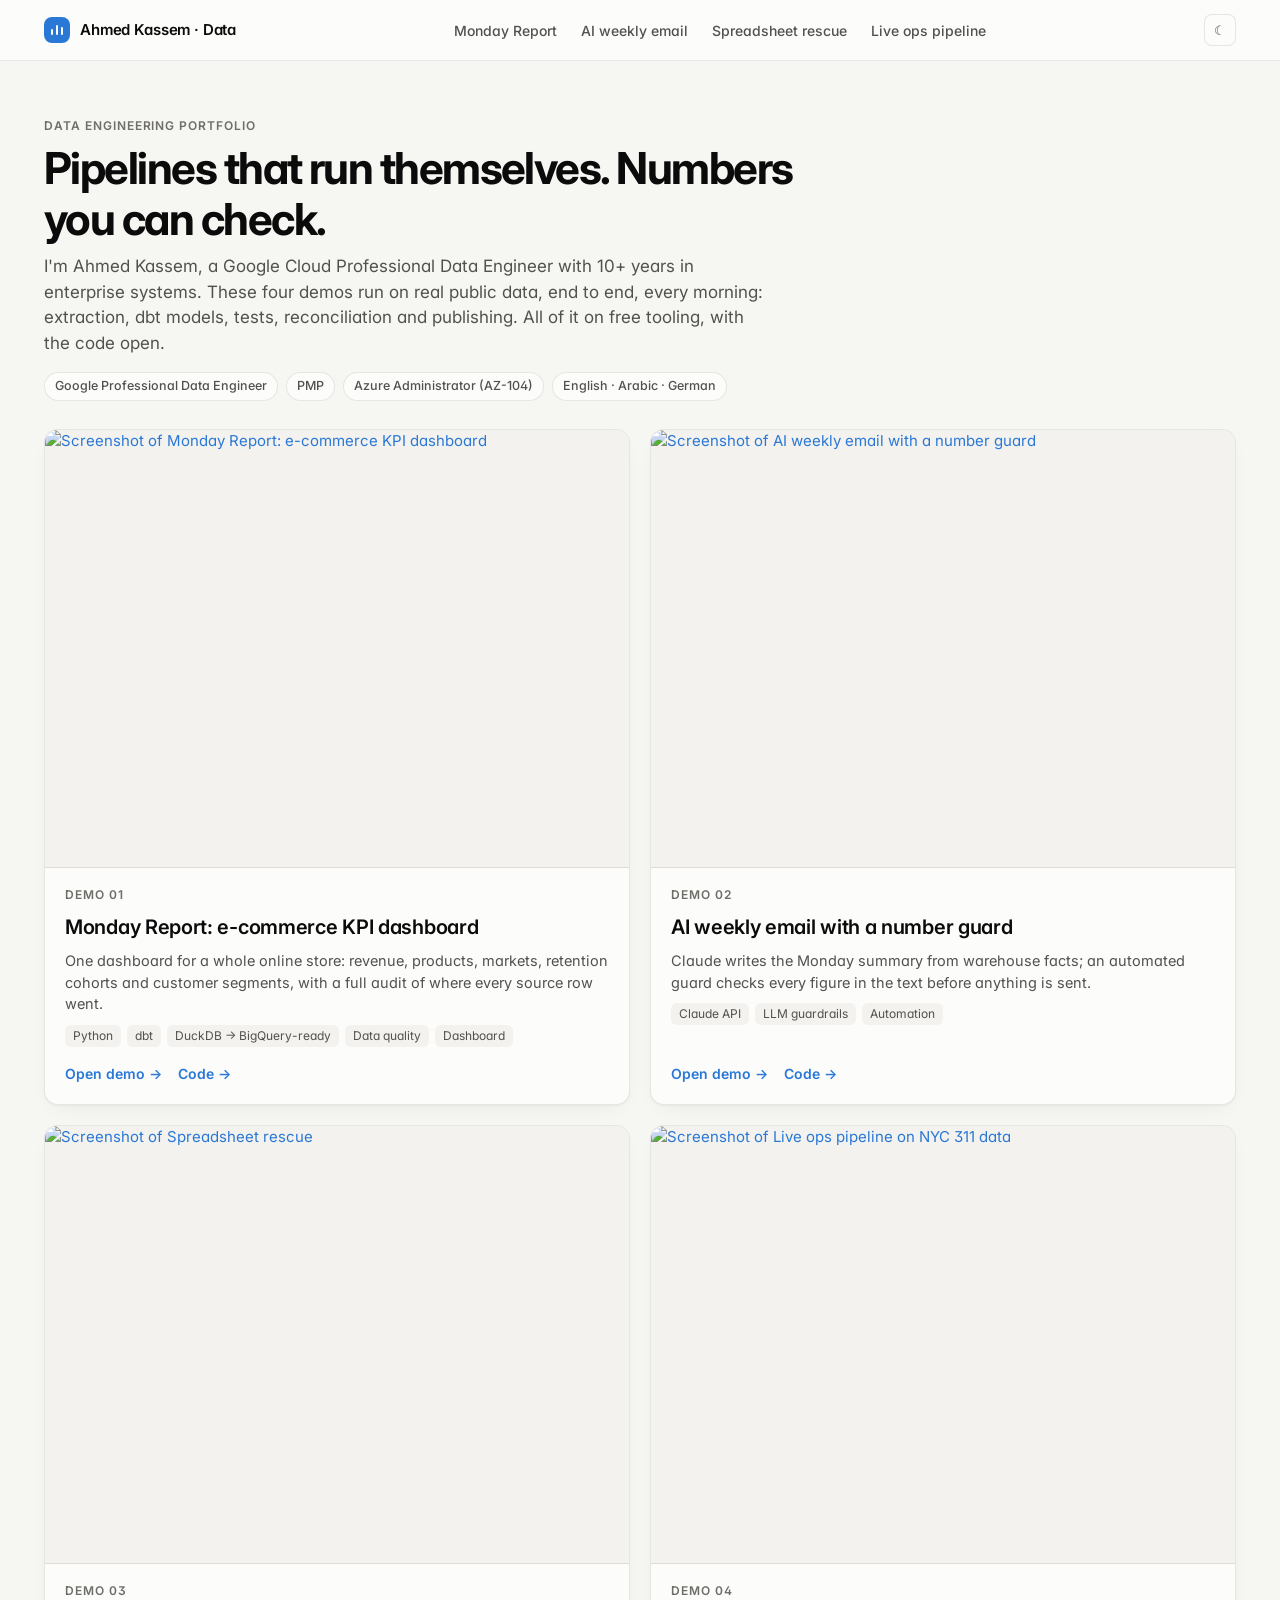
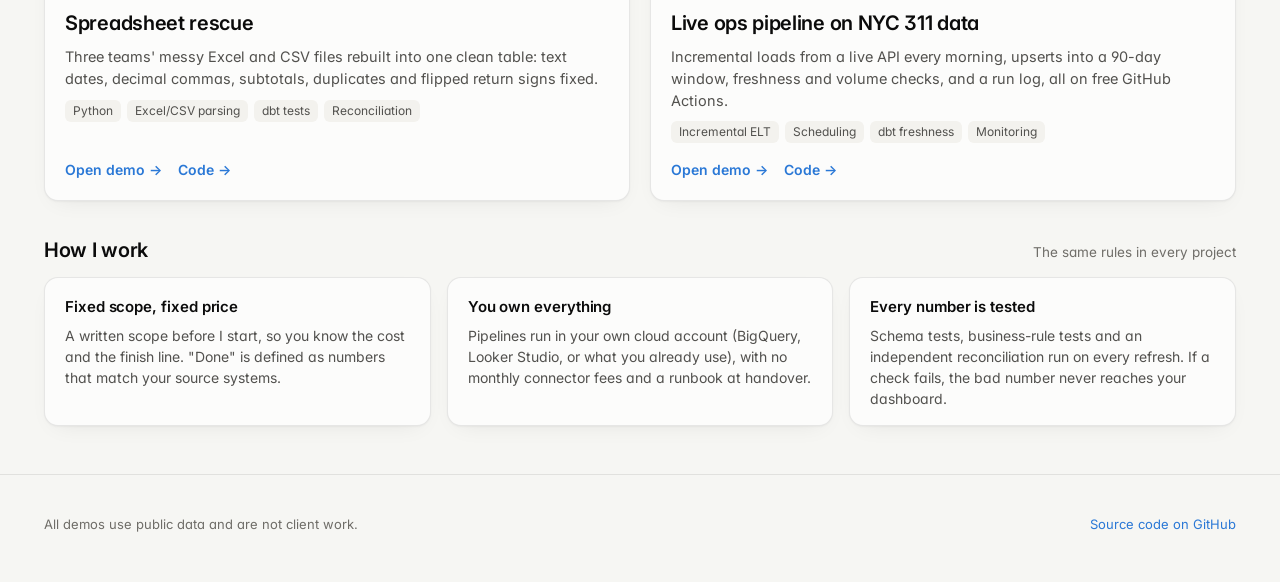
==== site/index.html @ 4138a49b "Live NYC 311 pipeline, ops page, portfolio hub, README; chart and table fixes Co-Authored-By: Claude" ====
<!doctype html>
<html lang="en">
<head>
  <meta charset="utf-8">
  <meta name="viewport" content="width=device-width, initial-scale=1">
  <title>Ahmed Kassem: Data Portfolio</title>
  <meta name="description" content="Data engineering demos on real public data: automated pipelines, dbt models, tests, reconciliation and dashboards, rebuilt every morning in the cloud.">
  <link rel="preconnect" href="https://fonts.googleapis.com">
  <link rel="preconnect" href="https://fonts.gstatic.com" crossorigin>
  <link href="https://fonts.googleapis.com/css2?family=Inter:wght@400;500;600;700&display=swap" rel="stylesheet">
  <link rel="stylesheet" href="assets/style.css">
</head>
<body>
  <header class="topbar">
    <div class="wrap">
      <a class="brand" href="./"><span class="brand-mark"><svg width="14" height="14" viewBox="0 0 14 14" aria-hidden="true"><path d="M2 11V7M7 11V3M12 11V5" stroke="#fff" stroke-width="2" stroke-linecap="round"/></svg></span>Ahmed Kassem · Data</a>
      <nav class="topnav" aria-label="Demos">
        <a href="retail/">Monday Report</a>
        <a href="email/">AI weekly email</a>
        <a href="spreadsheets/">Spreadsheet rescue</a>
        <a href="ops/">Live ops pipeline</a>
      </nav>
      <button class="theme-toggle" type="button" id="theme"></button>
    </div>
  </header>

  <main class="wrap">
    <section class="hero">
      <p class="eyebrow">Data engineering portfolio</p>
      <h1>Pipelines that run themselves. Numbers you can check.</h1>
      <p class="lede">I'm Ahmed Kassem, a Google Cloud Professional Data Engineer with 10+ years in enterprise systems. These four demos run on real public data, end to end, every morning: extraction, dbt models, tests, reconciliation and publishing. All of it on free tooling, with the code open.</p>
      <div class="meta-row">
        <span class="chip">Google Professional Data Engineer</span>
        <span class="chip">PMP</span>
        <span class="chip">Azure Administrator (AZ-104)</span>
        <span class="chip">English · Arabic · German</span>
      </div>
    </section>

    <section class="projects" id="projects"></section>

    <div class="section-title"><h2>How I work</h2><p>The same rules in every project</p></div>
    <section class="principles">
      <div class="card"><h3>Fixed scope, fixed price</h3><p>A written scope before I start, so you know the cost and the finish line. "Done" is defined as numbers that match your source systems.</p></div>
      <div class="card"><h3>You own everything</h3><p>Pipelines run in your own cloud account (BigQuery, Looker Studio, or what you already use), with no monthly connector fees and a runbook at handover.</p></div>
      <div class="card"><h3>Every number is tested</h3><p>Schema tests, business-rule tests and an independent reconciliation run on every refresh. If a check fails, the bad number never reaches your dashboard.</p></div>
    </section>
  </main>

  <footer class="footer">
    <div class="wrap">
      <span>All demos use public data and are not client work.</span>
      <span><a href="https://github.com/ahmedkkassem/data-portfolio">Source code on GitHub</a></span>
    </div>
  </footer>
  <script type="module" src="assets/hub.js"></script>
</body>
</html>
---- site/assets/style.css ----
/* Design tokens: validated data-viz palette (light + dark), hairline chrome, one UI sans. */
:root {
  color-scheme: light;
  --page: #f6f6f3;
  --surface-1: #fcfcfb;
  --surface-2: #f3f2ee;
  --text-primary: #0b0b0b;
  --text-secondary: #52514e;
  --text-muted: #6f6d68;
  --axis-muted: #898781;
  --grid: #e8e7e1;
  --baseline: #c3c2b7;
  --border: rgba(11, 11, 11, 0.09);
  --shadow: 0 1px 2px rgba(11, 11, 11, 0.04), 0 8px 24px -12px rgba(11, 11, 11, 0.10);
  --series-1: #2a78d6;
  --series-2: #eb6834;
  --series-3: #1baf7a;
  --series-4: #eda100;
  --series-5: #e87ba4;
  --de-emphasis: #c9c7bf;
  --good-text: #006300;
  --bad-text: #b42323;
  --status-good: #0ca30c;
  --status-warning: #fab219;
  --status-critical: #d03b3b;
  --accent-wash: rgba(42, 120, 214, 0.08);
  --seq-100: #cde2fb; --seq-200: #9ec5f4; --seq-300: #6da7ec; --seq-400: #3987e5;
  --seq-500: #256abf; --seq-600: #184f95; --seq-700: #0d366b;
  --radius: 14px;
  --font: "Inter", system-ui, -apple-system, "Segoe UI", sans-serif;
}
@media (prefers-color-scheme: dark) {
  :root:where(:not([data-theme="light"])) {
    color-scheme: dark;
    --page: #0d0d0d;
    --surface-1: #1a1a19;
    --surface-2: #222220;
    --text-primary: #f0efec;
    --text-secondary: #c3c2b7;
    --text-muted: #9a9890;
    --axis-muted: #898781;
    --grid: #2c2c2a;
    --baseline: #45453f;
    --border: rgba(255, 255, 255, 0.09);
    --shadow: 0 1px 2px rgba(0, 0, 0, 0.3), 0 8px 24px -12px rgba(0, 0, 0, 0.5);
    --series-1: #3987e5; --series-2: #d95926; --series-3: #199e70; --series-4: #c98500; --series-5: #d55181;
    --de-emphasis: #4a4a45;
    --good-text: #0ca30c;
    --bad-text: #e66767;
    --accent-wash: rgba(57, 135, 229, 0.14);
  }
}
:root[data-theme="dark"] {
  color-scheme: dark;
  --page: #0d0d0d;
  --surface-1: #1a1a19;
  --surface-2: #222220;
  --text-primary: #f0efec;
  --text-secondary: #c3c2b7;
  --text-muted: #9a9890;
  --axis-muted: #898781;
  --grid: #2c2c2a;
  --baseline: #45453f;
  --border: rgba(255, 255, 255, 0.09);
  --shadow: 0 1px 2px rgba(0, 0, 0, 0.3), 0 8px 24px -12px rgba(0, 0, 0, 0.5);
  --series-1: #3987e5; --series-2: #d95926; --series-3: #199e70; --series-4: #c98500; --series-5: #d55181;
  --de-emphasis: #4a4a45;
  --good-text: #0ca30c;
  --bad-text: #e66767;
  --accent-wash: rgba(57, 135, 229, 0.14);
}

* { box-sizing: border-box; }
html { -webkit-text-size-adjust: 100%; }
body {
  margin: 0;
  background: var(--page);
  color: var(--text-primary);
  font-family: var(--font);
  font-size: 15px;
  line-height: 1.5;
  -webkit-font-smoothing: antialiased;
  font-feature-settings: "cv11", "ss01";
}
a { color: var(--series-1); text-decoration: none; }
a:hover { text-decoration: underline; }
.wrap { max-width: 1240px; margin: 0 auto; padding: 0 24px; }
@media (max-width: 640px) { .wrap { padding: 0 16px; } }

/* Top bar */
.topbar { border-bottom: 1px solid var(--border); background: var(--surface-1); position: sticky; top: 0; z-index: 20; }
.topbar .wrap { display: flex; align-items: center; justify-content: space-between; height: 60px; gap: 16px; }
.brand { display: flex; align-items: center; gap: 10px; font-weight: 600; color: var(--text-primary); letter-spacing: -0.01em; }
.brand:hover { text-decoration: none; }
.brand-mark { width: 26px; height: 26px; border-radius: 8px; background: var(--series-1); display: grid; place-items: center; }
.brand-mark svg { display: block; }
.topnav { display: flex; gap: 4px; flex-wrap: wrap; }
.topnav a { color: var(--text-secondary); padding: 6px 10px; border-radius: 8px; font-size: 14px; font-weight: 500; }
.topnav a:hover, .topnav a[aria-current="page"] { background: var(--surface-2); color: var(--text-primary); text-decoration: none; }
.theme-toggle { border: 1px solid var(--border); background: var(--surface-1); color: var(--text-secondary); border-radius: 8px; height: 32px; width: 32px; cursor: pointer; display: grid; place-items: center; }
@media (max-width: 760px) { .topnav { display: none; } }

/* Page header */
.page-head { padding: 36px 0 20px; }
.eyebrow { font-size: 12px; font-weight: 600; letter-spacing: 0.08em; text-transform: uppercase; color: var(--text-muted); margin: 0 0 8px; }
h1 { font-size: 34px; line-height: 1.15; letter-spacing: -0.025em; margin: 0 0 10px; font-weight: 700; }
h2 { font-size: 20px; letter-spacing: -0.015em; margin: 0; font-weight: 600; }
h3 { font-size: 15px; margin: 0; font-weight: 600; letter-spacing: -0.005em; }
.lede { color: var(--text-secondary); font-size: 16px; max-width: 760px; margin: 0; }
.meta-row { display: flex; flex-wrap: wrap; gap: 8px; margin-top: 16px; }
.chip { display: inline-flex; align-items: center; gap: 6px; font-size: 12.5px; font-weight: 500; color: var(--text-secondary); background: var(--surface-1); border: 1px solid var(--border); border-radius: 999px; padding: 4px 10px; }
.chip .dot { width: 7px; height: 7px; border-radius: 50%; background: var(--status-good); }
.chip.warn .dot { background: var(--status-warning); }
.chip.bad .dot { background: var(--status-critical); }

/* Filter row */
.filters { display: flex; flex-wrap: wrap; align-items: center; gap: 10px; margin: 8px 0 20px; }
.seg { display: inline-flex; background: var(--surface-2); border: 1px solid var(--border); border-radius: 10px; padding: 3px; gap: 2px; }
.seg button { border: 0; background: transparent; color: var(--text-secondary); font: 500 13.5px var(--font); padding: 6px 12px; border-radius: 7px; cursor: pointer; }
.seg button[aria-pressed="true"] { background: var(--surface-1); color: var(--text-primary); box-shadow: 0 1px 2px rgba(11,11,11,.08); font-weight: 600; }
.filters .note { color: var(--text-muted); font-size: 13px; }

/* Grid + cards */
.grid { display: grid; gap: 16px; grid-template-columns: repeat(12, 1fr); }
.span-12 { grid-column: span 12; } .span-8 { grid-column: span 8; } .span-7 { grid-column: span 7; }
.span-6 { grid-column: span 6; } .span-5 { grid-column: span 5; } .span-4 { grid-column: span 4; }
@media (max-width: 1000px) { .span-8, .span-7, .span-6, .span-5, .span-4 { grid-column: span 12; } }
.card { background: var(--surface-1); border: 1px solid var(--border); border-radius: var(--radius); box-shadow: var(--shadow); padding: 18px 20px 16px; min-width: 0; }
.card-head { display: flex; justify-content: space-between; align-items: flex-start; gap: 12px; margin-bottom: 12px; }
.card-head .sub { color: var(--text-muted); font-size: 13px; margin-top: 2px; }
.card-tools { display: flex; gap: 6px; flex-shrink: 0; }
.btn-ghost { border: 1px solid var(--border); background: transparent; color: var(--text-secondary); font: 500 12.5px var(--font); padding: 4px 9px; border-radius: 7px; cursor: pointer; }
.btn-ghost:hover { background: var(--surface-2); color: var(--text-primary); }
.section-title { display: flex; align-items: baseline; justify-content: space-between; margin: 34px 0 12px; gap: 12px; }
.section-title p { margin: 0; color: var(--text-muted); font-size: 13.5px; }

/* KPI tiles */
.kpis { display: grid; grid-template-columns: repeat(6, 1fr); gap: 16px; }
.kpis.four { grid-template-columns: repeat(4, 1fr); }
@media (max-width: 1100px) { .kpis { grid-template-columns: repeat(3, 1fr); } .kpis.four { grid-template-columns: repeat(2, 1fr); } }
@media (max-width: 640px) { .kpis { grid-template-columns: repeat(2, 1fr); } }
.tile { padding: 16px 16px 12px; }
.tile .label { font-size: 13px; color: var(--text-secondary); font-weight: 500; }
.tile .value { font-size: 26px; font-weight: 650; letter-spacing: -0.02em; margin-top: 4px; line-height: 1.15; }
.tile .delta { font-size: 12.5px; font-weight: 600; margin-top: 4px; display: flex; align-items: center; gap: 4px; }
.tile .delta .vs { color: var(--text-muted); font-weight: 500; }
.tile .delta.good { color: var(--good-text); } .tile .delta.bad { color: var(--bad-text); } .tile .delta.flat { color: var(--text-muted); }
.tile svg.spark { display: block; margin-top: 10px; width: 100%; height: 30px; }
.hero-tile .value { font-size: 48px; letter-spacing: -0.035em; }

/* Charts */
.viz { position: relative; width: 100%; }
.viz svg { display: block; overflow: visible; }
.viz text { font-family: var(--font); }
.axis-label { fill: var(--axis-muted); font-size: 11.5px; font-variant-numeric: tabular-nums; }
.cat-label { fill: var(--text-secondary); font-size: 12.5px; }
.val-label { fill: var(--text-primary); font-size: 12.5px; font-weight: 600; }
.end-label { fill: var(--text-primary); font-size: 12px; font-weight: 600; }
.end-label-sub { fill: var(--text-secondary); font-size: 11.5px; }
.legend { display: flex; flex-wrap: wrap; gap: 6px 16px; margin: 0 0 10px; font-size: 12.5px; color: var(--text-secondary); }
.legend span { display: inline-flex; align-items: center; gap: 7px; }
.legend i { display: inline-block; width: 10px; height: 10px; border-radius: 3px; }
.legend i.line { width: 14px; height: 2px; border-radius: 2px; }
.viz-hit { cursor: crosshair; outline: none; }
.viz-hit:focus-visible { outline: 2px solid var(--series-1); outline-offset: 2px; }
.mark { transition: opacity .12s ease; }
.mark:hover, .mark.is-active { opacity: .78; }
.scale-legend { display: flex; align-items: center; gap: 8px; font-size: 11.5px; color: var(--text-muted); margin-top: 10px; }
.scale-legend .bar { height: 8px; width: 160px; border-radius: 4px; }

.viz-tooltip { position: fixed; z-index: 50; pointer-events: none; background: var(--surface-1); border: 1px solid var(--border); border-radius: 10px; box-shadow: 0 10px 30px -10px rgba(0,0,0,.25); padding: 9px 11px; font-size: 12.5px; min-width: 140px; opacity: 0; transform: translateY(4px); transition: opacity .1s ease, transform .1s ease; }
.viz-tooltip.show { opacity: 1; transform: none; }
.viz-tooltip .tt-title { color: var(--text-muted); font-size: 11.5px; margin-bottom: 6px; font-weight: 500; }
.viz-tooltip .tt-row { display: flex; align-items: center; gap: 8px; justify-content: space-between; }
.viz-tooltip .tt-row + .tt-row { margin-top: 3px; }
.viz-tooltip .tt-key { display: inline-flex; align-items: center; gap: 7px; color: var(--text-secondary); }
.viz-tooltip .tt-key i { width: 12px; height: 2px; border-radius: 2px; display: inline-block; }
.viz-tooltip .tt-key i.box { width: 9px; height: 9px; border-radius: 2px; }
.viz-tooltip .tt-val { font-weight: 650; color: var(--text-primary); font-variant-numeric: tabular-nums; }

/* Tables */
.table-wrap { overflow-x: auto; }
table.data { width: 100%; border-collapse: collapse; font-size: 13px; }
table.data th { text-align: left; font-weight: 600; color: var(--text-muted); font-size: 12px; padding: 7px 10px; border-bottom: 1px solid var(--border); white-space: nowrap; }
table.data td { padding: 7px 10px; border-bottom: 1px solid var(--border); color: var(--text-secondary); font-variant-numeric: tabular-nums; }
table.data td.num, table.data th.num { text-align: right; }
table.data td strong { color: var(--text-primary); font-weight: 600; }
table.data tr:last-child td { border-bottom: 0; }

/* Checks */
.checks { display: grid; gap: 8px; }
.check { display: flex; align-items: flex-start; gap: 10px; font-size: 13.5px; color: var(--text-secondary); }
.check b { color: var(--text-primary); font-weight: 600; }
.check .ic { flex-shrink: 0; width: 18px; height: 18px; border-radius: 50%; display: grid; place-items: center; margin-top: 1px; }
.check .ic.pass { background: rgba(12,163,12,.14); color: var(--good-text); }
.check .ic.warn { background: rgba(250,178,25,.20); color: #8a5a00; }
.check .ic.fail { background: rgba(208,59,59,.15); color: var(--bad-text); }
.check .ic svg { width: 11px; height: 11px; }

/* Pipeline diagram */
.flow { display: flex; align-items: stretch; gap: 0; overflow-x: auto; padding-bottom: 4px; }
.flow .step { flex: 1 1 0; min-width: 150px; background: var(--surface-2); border: 1px solid var(--border); border-radius: 12px; padding: 12px 14px; }
.flow .step .k { font-size: 11px; font-weight: 600; letter-spacing: .06em; text-transform: uppercase; color: var(--text-muted); }
.flow .step .t { font-weight: 600; font-size: 14px; margin-top: 2px; }
.flow .step .d { font-size: 12.5px; color: var(--text-secondary); margin-top: 4px; }
.flow .arrow { flex: 0 0 28px; display: grid; place-items: center; color: var(--axis-muted); }

.footer { color: var(--text-muted); font-size: 13px; padding: 40px 0 48px; border-top: 1px solid var(--border); margin-top: 48px; }
.footer .wrap { display: flex; justify-content: space-between; flex-wrap: wrap; gap: 12px; }
.muted { color: var(--text-muted); }
.small { font-size: 13px; }
.pill-note { font-size: 12px; color: var(--text-muted); }
@media print { .topbar, .theme-toggle, .card-tools { display: none; } .card { box-shadow: none; } }
table.data.rfm th { white-space: normal; vertical-align: bottom; }

/* Portfolio hub */
.hero { padding: 56px 0 28px; }
.hero h1 { font-size: 44px; max-width: 820px; letter-spacing: -0.035em; }
@media (max-width: 640px) { .hero h1 { font-size: 32px; } }
.hero .lede { font-size: 17px; max-width: 720px; }
.projects { display: grid; grid-template-columns: repeat(2, 1fr); gap: 20px; }
@media (max-width: 900px) { .projects { grid-template-columns: 1fr; } }
.project { padding: 0; overflow: hidden; display: flex; flex-direction: column; }
.project .shot { display: block; aspect-ratio: 4 / 3; background: var(--surface-2); border-bottom: 1px solid var(--border); overflow: hidden; }
.project .shot img { width: 100%; height: 100%; object-fit: cover; object-position: top center; display: block; }
.project .body { padding: 18px 20px 20px; display: flex; flex-direction: column; gap: 8px; flex: 1; }
.project .num { font-size: 12px; font-weight: 600; letter-spacing: .08em; text-transform: uppercase; color: var(--text-muted); }
.project h2 { font-size: 20px; }
.project p { margin: 0; color: var(--text-secondary); font-size: 14.5px; }
.project .proof { font-size: 13px; color: var(--good-text); font-weight: 600; display: flex; gap: 6px; align-items: center; }
.tags { display: flex; flex-wrap: wrap; gap: 6px; margin-top: 2px; }
.tag { font-size: 12px; color: var(--text-secondary); background: var(--surface-2); border-radius: 6px; padding: 2px 8px; }
.project .links { display: flex; gap: 16px; margin-top: auto; padding-top: 8px; font-weight: 600; font-size: 14px; }
.principles { display: grid; grid-template-columns: repeat(3, 1fr); gap: 16px; }
@media (max-width: 900px) { .principles { grid-template-columns: 1fr; } }
.principles .card h3 { margin-bottom: 6px; }
.principles .card p { margin: 0; color: var(--text-secondary); font-size: 14px; }
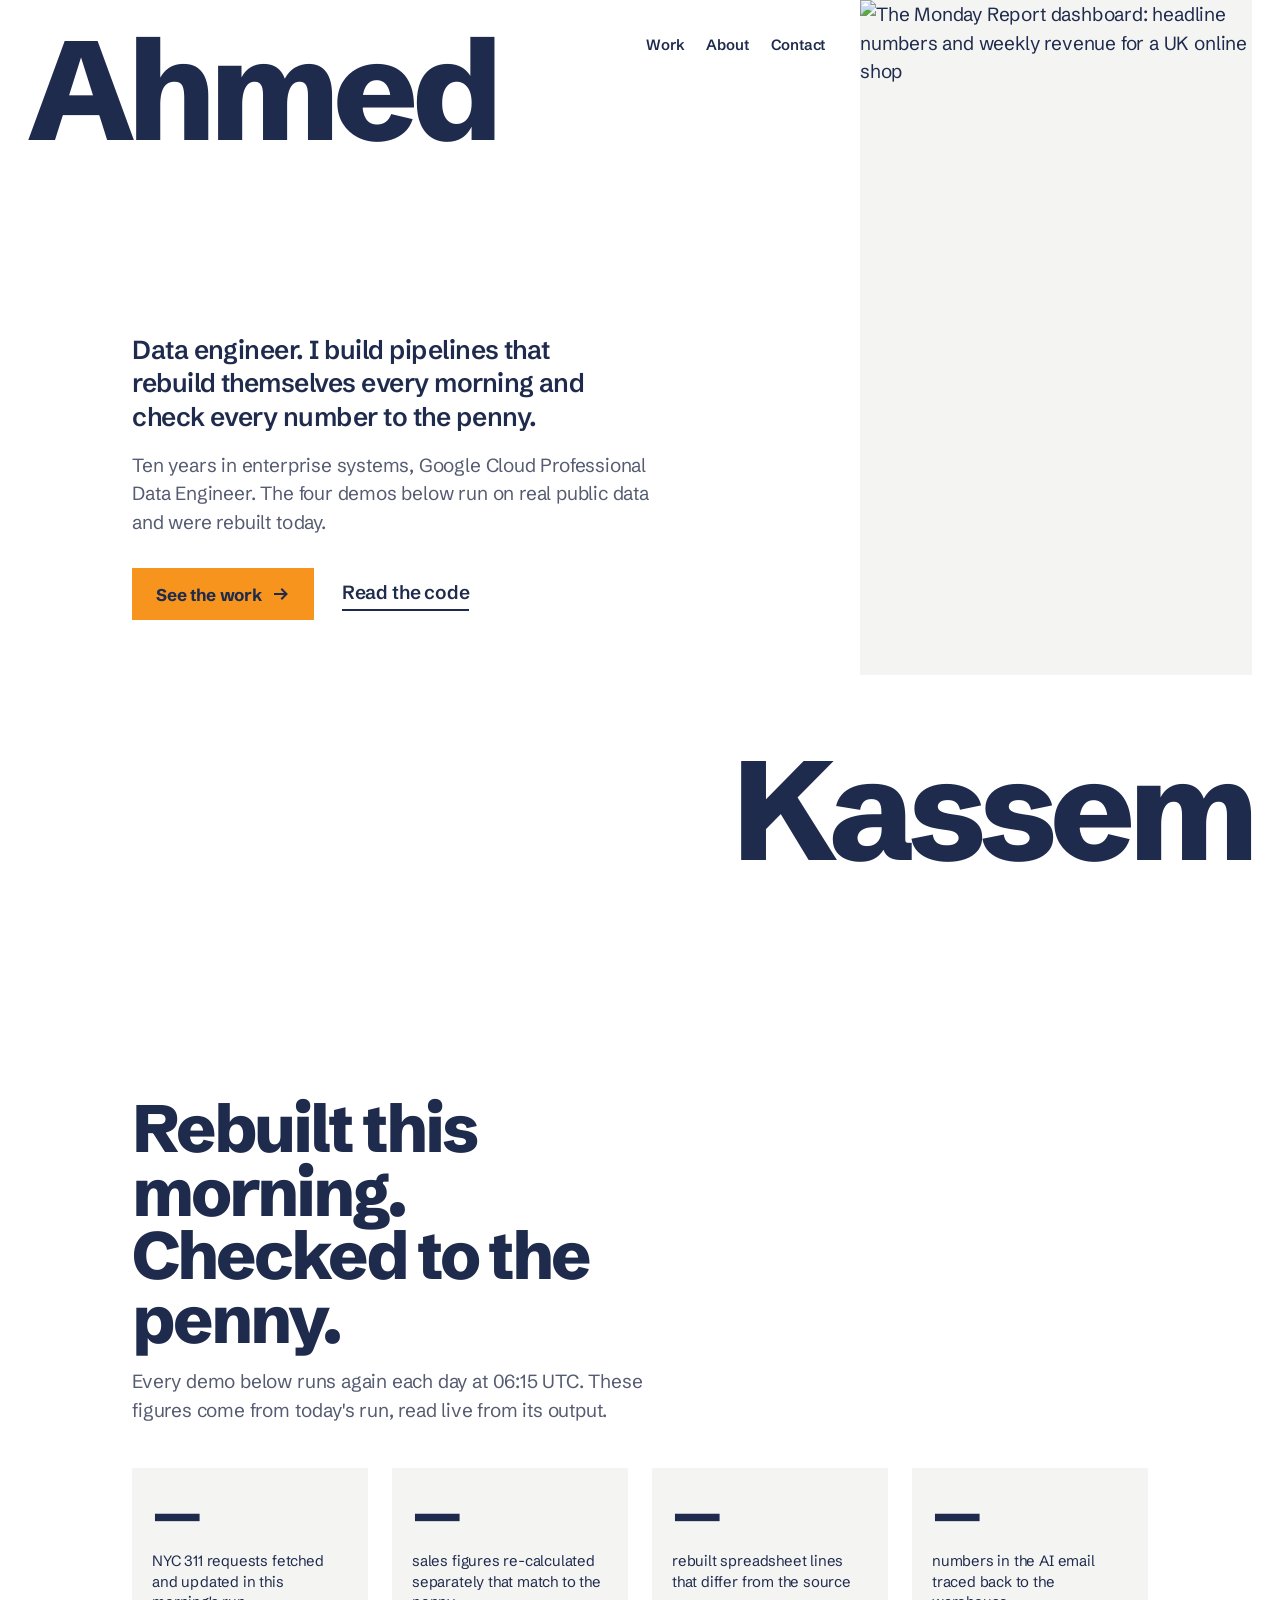
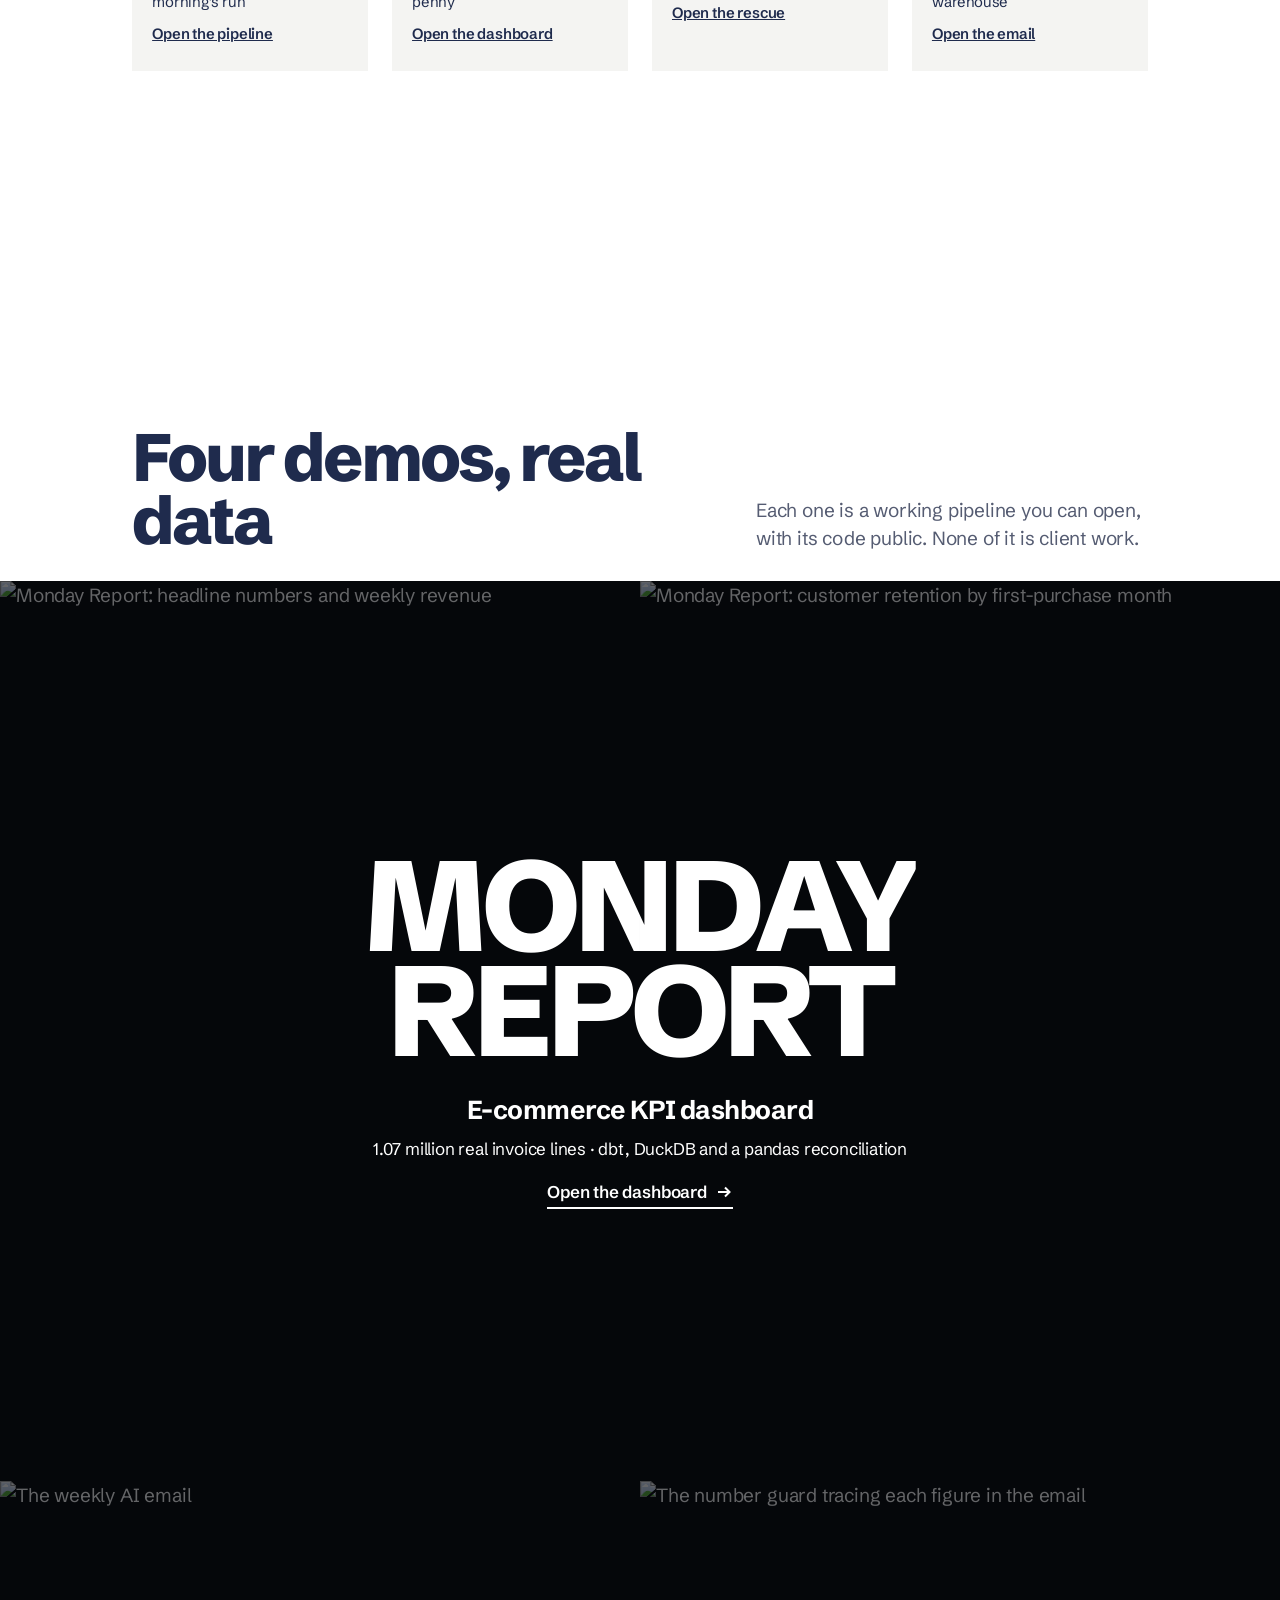
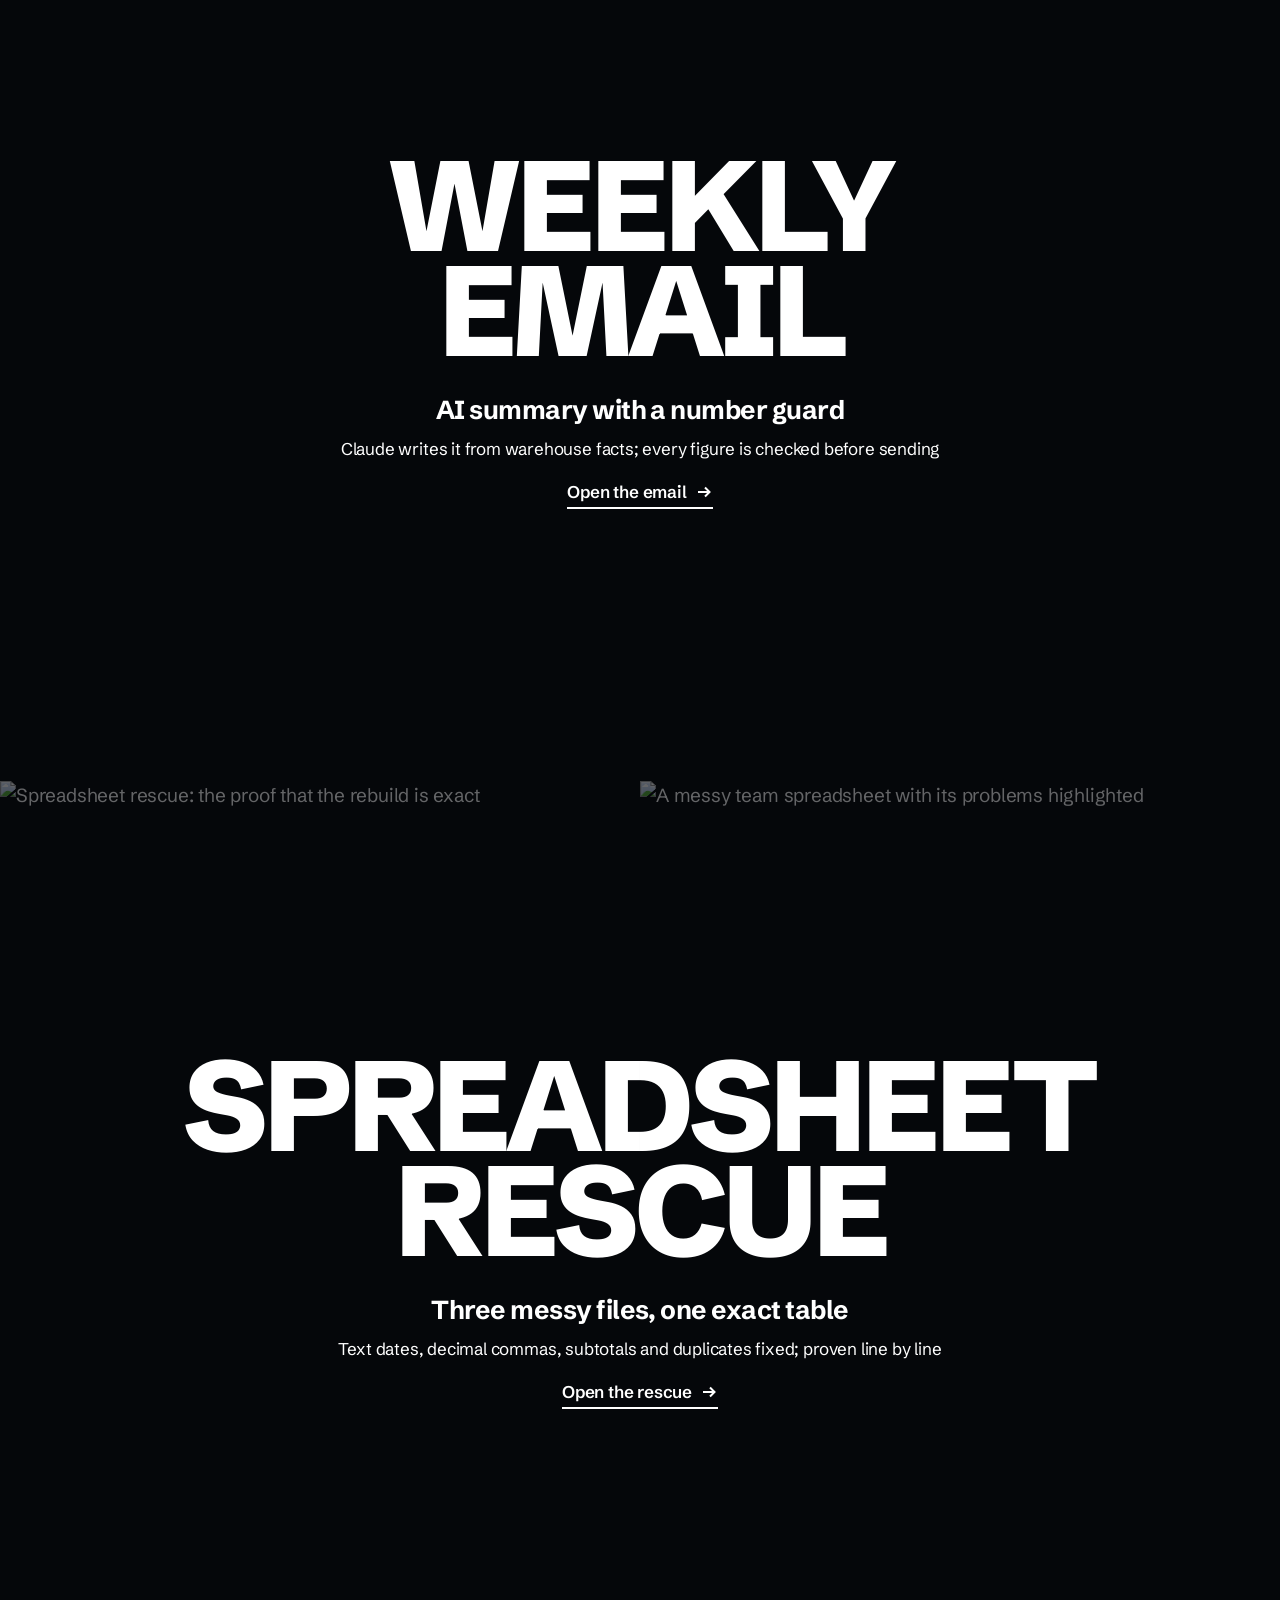
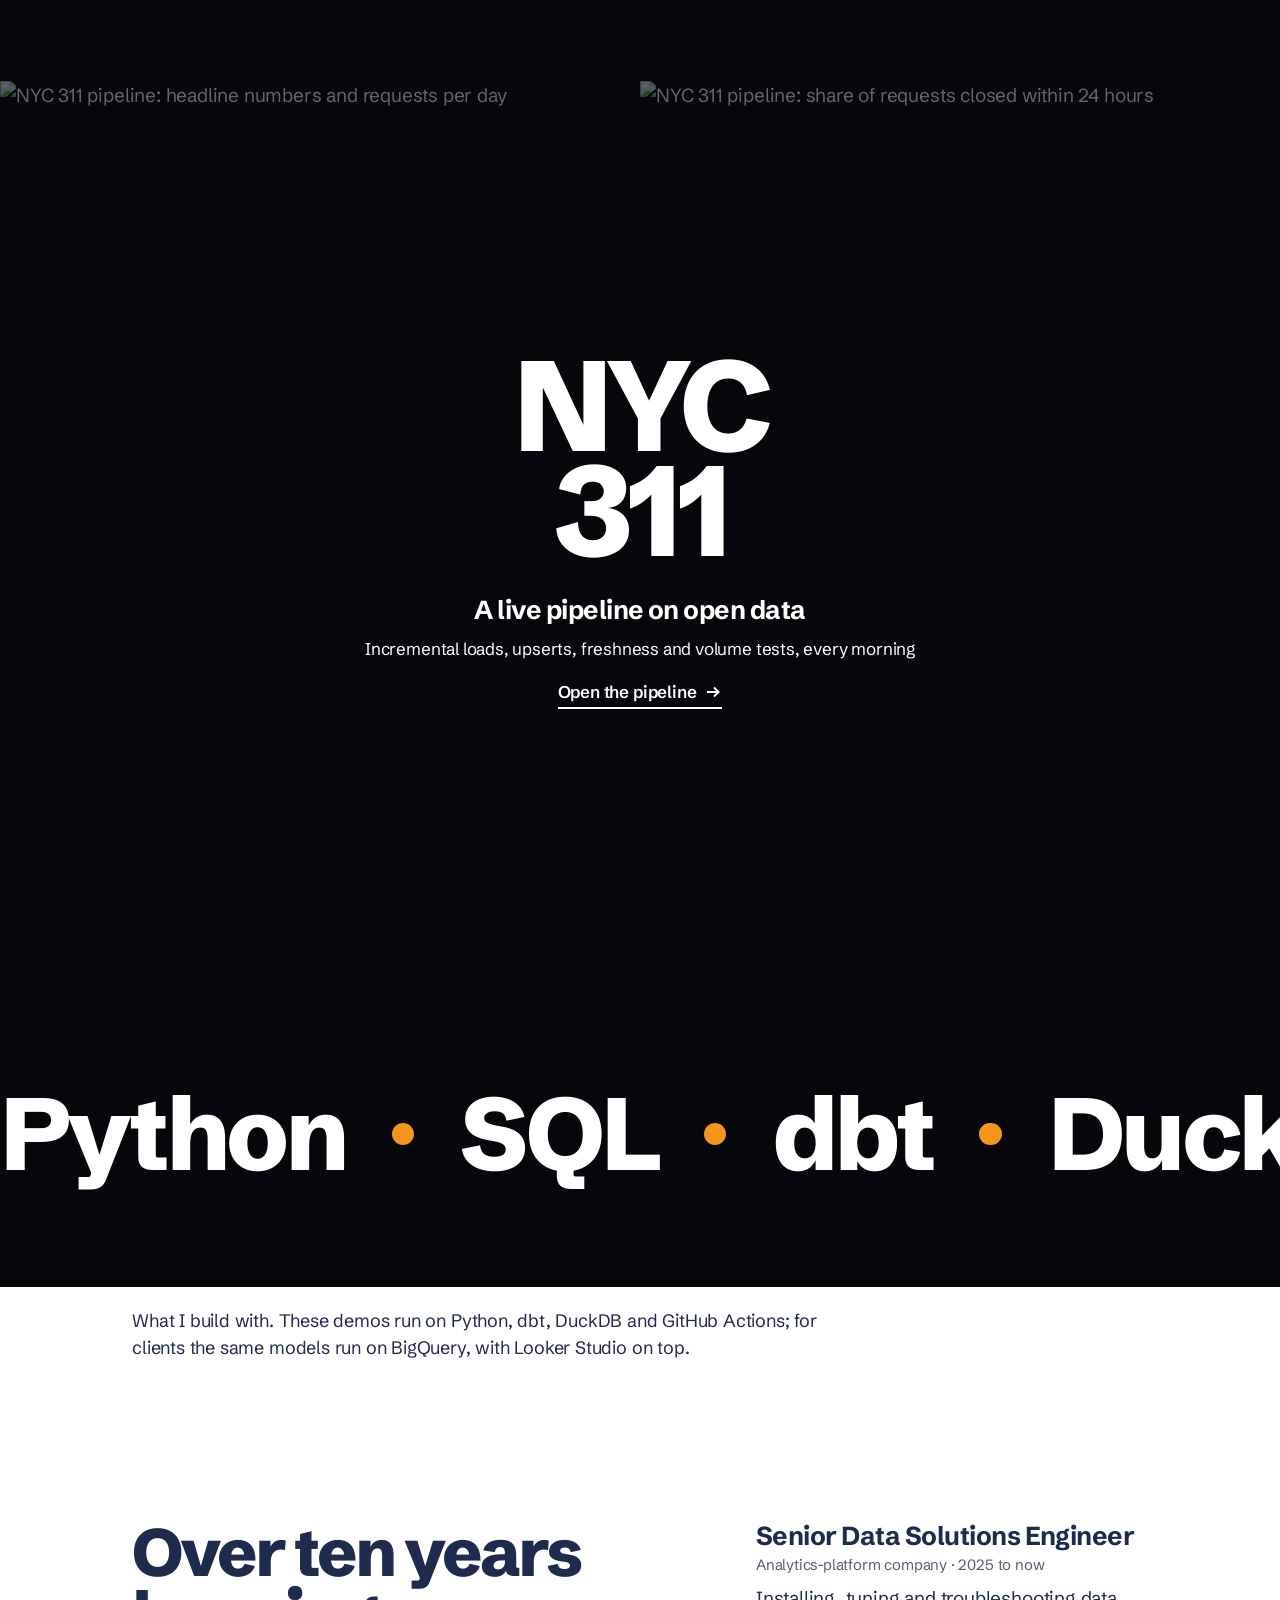
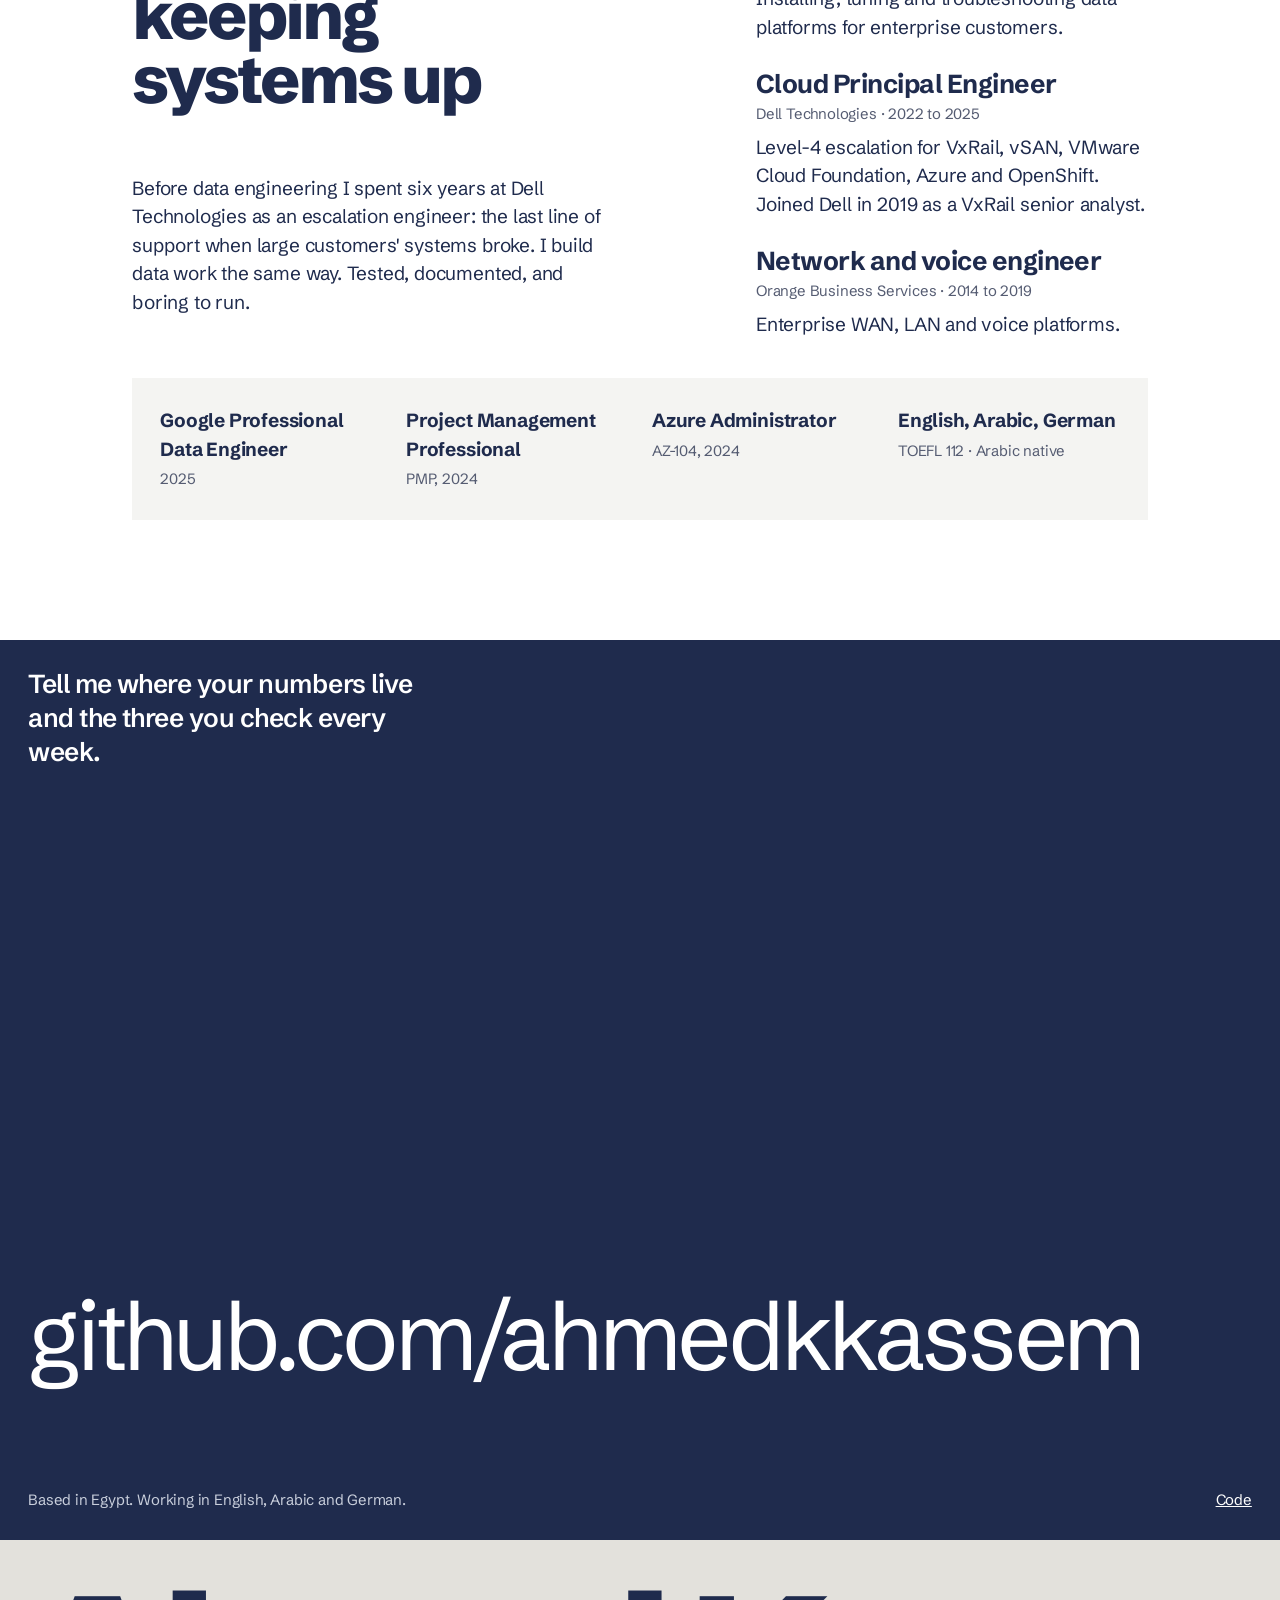
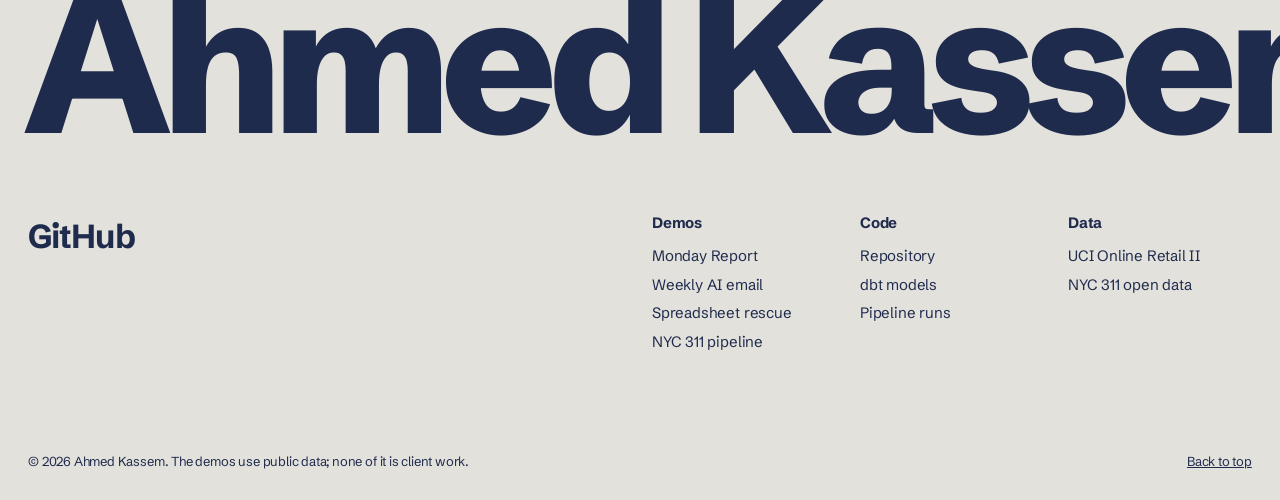
==== commit b81440ac: "Redesign: pinned-poster home page and app-screen dashboards Home page dealt by taste-skill (directio" ====
--- a/site/index.html
+++ b/site/index.html
@@ -3,56 +3,156 @@
 <head>
   <meta charset="utf-8">
   <meta name="viewport" content="width=device-width, initial-scale=1">
-  <title>Ahmed Kassem: Data Portfolio</title>
-  <meta name="description" content="Data engineering demos on real public data: automated pipelines, dbt models, tests, reconciliation and dashboards, rebuilt every morning in the cloud.">
+  <title>Ahmed Kassem, Data Engineer</title>
+  <meta name="description" content="Data engineer. Pipelines that rebuild themselves every morning and check every number to the penny. Four live demos on real public data.">
+  <meta property="og:type" content="website">
+  <meta property="og:title" content="Ahmed Kassem, Data Engineer">
+  <meta property="og:description" content="Pipelines that rebuild themselves every morning and check every number to the penny. Four live demos on real public data.">
+  <meta property="og:image" content="https://ahmedkkassem.github.io/data-portfolio/shots/home-og.png">
+  <meta property="og:url" content="https://ahmedkkassem.github.io/data-portfolio/">
+  <meta name="twitter:card" content="summary_large_image">
+  <link rel="icon" href="favicon.svg" type="image/svg+xml">
   <link rel="preconnect" href="https://fonts.googleapis.com">
   <link rel="preconnect" href="https://fonts.gstatic.com" crossorigin>
-  <link href="https://fonts.googleapis.com/css2?family=Inter:wght@400;500;600;700&display=swap" rel="stylesheet">
-  <link rel="stylesheet" href="assets/style.css">
+  <link href="https://fonts.googleapis.com/css2?family=Schibsted+Grotesk:wght@400;600;700;800&display=swap" rel="stylesheet">
+  <link rel="stylesheet" href="assets/home.css">
 </head>
-<body>
-  <header class="topbar">
-    <div class="wrap">
-      <a class="brand" href="./"><span class="brand-mark"><svg width="14" height="14" viewBox="0 0 14 14" aria-hidden="true"><path d="M2 11V7M7 11V3M12 11V5" stroke="#fff" stroke-width="2" stroke-linecap="round"/></svg></span>Ahmed Kassem · Data</a>
-      <nav class="topnav" aria-label="Demos">
-        <a href="retail/">Monday Report</a>
-        <a href="email/">AI weekly email</a>
-        <a href="spreadsheets/">Spreadsheet rescue</a>
-        <a href="ops/">Live ops pipeline</a>
+<body id="top">
+  <a class="skip" href="#work">Skip to the work</a>
+
+  <div class="pin-run">
+    <div class="pin-layer" aria-hidden="false">
+      <div class="pin-stick">
+        <h1 class="name"><span class="first">Ahmed</span><span class="second">Kassem</span></h1>
+      </div>
+    </div>
+
+    <section class="panel hero" aria-label="Introduction">
+      <nav class="site-nav" aria-label="Sections">
+        <a href="#work">Work</a><a href="#about">About</a><a href="#contact">Contact</a>
       </nav>
-      <button class="theme-toggle" type="button" id="theme"></button>
-    </div>
-  </header>
-
-  <main class="wrap">
-    <section class="hero">
-      <p class="eyebrow">Data engineering portfolio</p>
-      <h1>Pipelines that run themselves. Numbers you can check.</h1>
-      <p class="lede">I'm Ahmed Kassem, a Google Cloud Professional Data Engineer with 10+ years in enterprise systems. These four demos run on real public data, end to end, every morning: extraction, dbt models, tests, reconciliation and publishing. All of it on free tooling, with the code open.</p>
-      <div class="meta-row">
-        <span class="chip">Google Professional Data Engineer</span>
-        <span class="chip">PMP</span>
-        <span class="chip">Azure Administrator (AZ-104)</span>
-        <span class="chip">English · Arabic · German</span>
+      <div class="hero-copy rise">
+        <p class="lead">Data engineer. I build pipelines that rebuild themselves every morning and check every number to the penny.</p>
+        <p>Ten years in enterprise systems, Google Cloud Professional Data Engineer. The four demos below run on real public data and were rebuilt today.</p>
+        <div class="actions">
+          <a class="btn" id="cta" href="#work">See the work <svg viewBox="0 0 18 18" fill="none" aria-hidden="true"><path d="M3 9h11M10 4.5 14.5 9 10 13.5" stroke="currentColor" stroke-width="2" stroke-linecap="square"/></svg></a>
+          <a class="link" href="https://github.com/ahmedkkassem/data-portfolio">Read the code</a>
+        </div>
       </div>
+      <figure class="hero-shot" style="margin:0">
+        <img src="shots/hero-retail.png" width="900" height="1100" alt="The Monday Report dashboard: headline numbers and weekly revenue for a UK online shop">
+      </figure>
     </section>
 
-    <section class="projects" id="projects"></section>
+    <section class="panel receipt" id="today" aria-labelledby="today-h">
+      <div class="receipt-head rise">
+        <h2 id="today-h">Rebuilt this morning. Checked to the penny.</h2>
+        <p>Every demo below runs again each day at 06:15 UTC. These figures come from today's run, read live from its output.</p>
+      </div>
+      <div class="ledger" id="ledger">
+        <div class="rise"><b data-k="nyc">…</b><span>NYC 311 requests fetched and updated in this morning's run</span><a href="ops/">Open the pipeline</a></div>
+        <div class="rise"><b data-k="rec">…</b><span>sales figures re-calculated separately that match to the penny</span><a href="retail/">Open the dashboard</a></div>
+        <div class="rise"><b data-k="sheets">…</b><span>rebuilt spreadsheet lines that differ from the source</span><a href="spreadsheets/">Open the rescue</a></div>
+        <div class="rise"><b data-k="guard">…</b><span>numbers in the AI email traced back to the warehouse</span><a href="email/">Open the email</a></div>
+      </div>
+      <p class="ran-at" id="ran-at"></p>
+    </section>
+  </div>
 
-    <div class="section-title"><h2>How I work</h2><p>The same rules in every project</p></div>
-    <section class="principles">
-      <div class="card"><h3>Fixed scope, fixed price</h3><p>A written scope before I start, so you know the cost and the finish line. "Done" is defined as numbers that match your source systems.</p></div>
-      <div class="card"><h3>You own everything</h3><p>Pipelines run in your own cloud account (BigQuery, Looker Studio, or what you already use), with no monthly connector fees and a runbook at handover.</p></div>
-      <div class="card"><h3>Every number is tested</h3><p>Schema tests, business-rule tests and an independent reconciliation run on every refresh. If a check fails, the bad number never reaches your dashboard.</p></div>
+  <main id="work">
+    <div class="work-head">
+      <h2 class="rise">Four demos, real data</h2>
+      <p class="rise">Each one is a working pipeline you can open, with its code public. None of it is client work.</p>
+    </div>
+
+    <article class="project" aria-labelledby="p1">
+      <div class="pane left"><img src="shots/pane-retail-a.png" width="720" height="900" alt="Monday Report: headline numbers and weekly revenue" loading="lazy"></div>
+      <div class="pane right"><img src="shots/pane-retail-b.png" width="720" height="900" alt="Monday Report: customer retention by first-purchase month" loading="lazy"></div>
+      <div class="seam">
+        <div>
+          <h3 id="p1"><span class="half">Monday<br>report</span><span class="half" aria-hidden="true">Monday<br>report</span></h3>
+          <div class="meta"><strong>E-commerce KPI dashboard</strong>1.07 million real invoice lines · dbt, DuckDB and a pandas reconciliation<br><a class="link" href="retail/">Open the dashboard <svg viewBox="0 0 18 18" fill="none" aria-hidden="true"><path d="M3 9h11M10 4.5 14.5 9 10 13.5" stroke="currentColor" stroke-width="2"/></svg></a></div>
+        </div>
+      </div>
+    </article>
+
+    <article class="project" aria-labelledby="p2">
+      <div class="pane left"><img src="shots/pane-email-a.png" width="720" height="900" alt="The weekly AI email" loading="lazy"></div>
+      <div class="pane right"><img src="shots/pane-email-b.png" width="720" height="900" alt="The number guard tracing each figure in the email" loading="lazy"></div>
+      <div class="seam">
+        <div>
+          <h3 id="p2"><span class="half">Weekly<br>email</span><span class="half" aria-hidden="true">Weekly<br>email</span></h3>
+          <div class="meta"><strong>AI summary with a number guard</strong>Claude writes it from warehouse facts; every figure is checked before sending<br><a class="link" href="email/">Open the email <svg viewBox="0 0 18 18" fill="none" aria-hidden="true"><path d="M3 9h11M10 4.5 14.5 9 10 13.5" stroke="currentColor" stroke-width="2"/></svg></a></div>
+        </div>
+      </div>
+    </article>
+
+    <article class="project" aria-labelledby="p3">
+      <div class="pane left"><img src="shots/pane-spreadsheets-a.png" width="720" height="900" alt="Spreadsheet rescue: the proof that the rebuild is exact" loading="lazy"></div>
+      <div class="pane right"><img src="shots/pane-spreadsheets-b.png" width="720" height="900" alt="A messy team spreadsheet with its problems highlighted" loading="lazy"></div>
+      <div class="seam">
+        <div>
+          <h3 id="p3"><span class="half">Spreadsheet<br>rescue</span><span class="half" aria-hidden="true">Spreadsheet<br>rescue</span></h3>
+          <div class="meta"><strong>Three messy files, one exact table</strong>Text dates, decimal commas, subtotals and duplicates fixed; proven line by line<br><a class="link" href="spreadsheets/">Open the rescue <svg viewBox="0 0 18 18" fill="none" aria-hidden="true"><path d="M3 9h11M10 4.5 14.5 9 10 13.5" stroke="currentColor" stroke-width="2"/></svg></a></div>
+        </div>
+      </div>
+    </article>
+
+    <article class="project" aria-labelledby="p4">
+      <div class="pane left"><img src="shots/pane-ops-a.png" width="720" height="900" alt="NYC 311 pipeline: headline numbers and requests per day" loading="lazy"></div>
+      <div class="pane right"><img src="shots/pane-ops-b.png" width="720" height="900" alt="NYC 311 pipeline: share of requests closed within 24 hours" loading="lazy"></div>
+      <div class="seam">
+        <div>
+          <h3 id="p4"><span class="half">NYC<br>311</span><span class="half" aria-hidden="true">NYC<br>311</span></h3>
+          <div class="meta"><strong>A live pipeline on open data</strong>Incremental loads, upserts, freshness and volume tests, every morning<br><a class="link" href="ops/">Open the pipeline <svg viewBox="0 0 18 18" fill="none" aria-hidden="true"><path d="M3 9h11M10 4.5 14.5 9 10 13.5" stroke="currentColor" stroke-width="2"/></svg></a></div>
+        </div>
+      </div>
+    </article>
+
+    <section aria-labelledby="stack-h">
+      <h2 id="stack-h" class="skip">The tools I build with</h2>
+      <div class="band" aria-hidden="true">
+        <div class="track" id="track"><span>Python</span><span>SQL</span><span>dbt</span><span>DuckDB</span><span>BigQuery</span><span>Looker Studio</span><span>GitHub Actions</span><span>pandas</span><span>Claude API</span></div>
+      </div>
+      <div class="band-note"><p class="rise">What I build with. These demos run on Python, dbt, DuckDB and GitHub Actions; for clients the same models run on BigQuery, with Looker Studio on top.</p></div>
+    </section>
+
+    <section class="about" id="about" aria-labelledby="about-h">
+      <h2 id="about-h" class="rise">Over ten years keeping systems up</h2>
+      <p class="intro rise">Before data engineering I spent six years at Dell Technologies as an escalation engineer: the last line of support when large customers' systems broke. I build data work the same way. Tested, documented, and boring to run.</p>
+      <div class="career">
+        <div class="rise"><b>Senior Data Solutions Engineer</b><span>Analytics-platform company · 2025 to now</span><p>Installing, tuning and troubleshooting data platforms for enterprise customers.</p></div>
+        <div class="rise"><b>Cloud Principal Engineer</b><span>Dell Technologies · 2022 to 2025</span><p>Level-4 escalation for VxRail, vSAN, VMware Cloud Foundation, Azure and OpenShift. Joined Dell in 2019 as a VxRail senior analyst.</p></div>
+        <div class="rise"><b>Network and voice engineer</b><span>Orange Business Services · 2014 to 2019</span><p>Enterprise WAN, LAN and voice platforms.</p></div>
+      </div>
+      <div class="certs rise">
+        <div><b>Google Professional Data Engineer</b><span>2025</span></div>
+        <div><b>Project Management Professional</b><span>PMP, 2024</span></div>
+        <div><b>Azure Administrator</b><span>AZ-104, 2024</span></div>
+        <div><b>English, Arabic, German</b><span>TOEFL 112 · Arabic native</span></div>
+      </div>
     </section>
   </main>
 
-  <footer class="footer">
-    <div class="wrap">
-      <span>All demos use public data and are not client work.</span>
-      <span><a href="https://github.com/ahmedkkassem/data-portfolio">Source code on GitHub</a></span>
+  <section class="contact" id="contact" aria-labelledby="contact-h">
+    <h2 id="contact-h">Tell me where your numbers live and the three you check every week.</h2>
+    <span></span>
+    <a class="big" id="contact-line" href="https://github.com/ahmedkkassem">github.com/ahmedkkassem</a>
+    <div class="corners"><span>Based in Egypt. Working in English, Arabic and German.</span><span id="contact-links"><a href="https://github.com/ahmedkkassem/data-portfolio">Code</a></span></div>
+  </section>
+
+  <footer class="site-footer">
+    <div class="mark" aria-hidden="true">Ahmed Kassem</div>
+    <div class="rows">
+      <div class="ways" id="ways"><a href="https://github.com/ahmedkkassem">GitHub</a></div>
+      <div class="cols">
+        <div><b>Demos</b><a href="retail/">Monday Report</a><a href="email/">Weekly AI email</a><a href="spreadsheets/">Spreadsheet rescue</a><a href="ops/">NYC 311 pipeline</a></div>
+        <div><b>Code</b><a href="https://github.com/ahmedkkassem/data-portfolio">Repository</a><a href="https://github.com/ahmedkkassem/data-portfolio/tree/main/dbt/models">dbt models</a><a href="https://github.com/ahmedkkassem/data-portfolio/actions">Pipeline runs</a></div>
+        <div><b>Data</b><a href="https://archive.ics.uci.edu/dataset/502/online+retail+ii">UCI Online Retail II</a><a href="https://data.cityofnewyork.us/Social-Services/311-Service-Requests-from-2010-to-Present/erm2-nwe9">NYC 311 open data</a></div>
+      </div>
     </div>
+    <div class="legal"><span>© 2026 Ahmed Kassem. The demos use public data; none of it is client work.</span><a href="#top" id="to-top">Back to top</a></div>
   </footer>
-  <script type="module" src="assets/hub.js"></script>
+  <script type="module" src="assets/home.js"></script>
 </body>
 </html>
--- a/site/assets/home.css
+++ b/site/assets/home.css
@@ -0,0 +1,180 @@
+/* Home page. Direction: "The pinned poster" (taste-skill, seed 1413193830). Navy on white, one face
+   (Schibsted Grotesk), tangerine only on the primary action. No eyebrows, rules, shadows or gradients. */
+:root {
+  --bg: #ffffff;
+  --surface: #f4f4f2;
+  --ink: #1f2b4d;
+  --muted: #555c72;
+  --accent: #f7941d;
+  --accent-ink: #1f2b4d;
+  --field-1: #05070a; --field-1-ink: #ffffff; --field-1-muted: #b9bec9;
+  --field-2: #e3e1dc; --field-2-ink: #1f2b4d;
+  --m: clamp(16px, 2.2vw, 32px);           /* the one pair of page margins */
+  --step-small: clamp(0.875rem, 0.85rem + 0.1vw, 0.9375rem);
+  --step-body: clamp(1.0625rem, 1rem + 0.25vw, 1.1875rem);
+  --step-lead: clamp(1.25rem, 1.1rem + 0.7vw, 1.625rem);
+  --step-head: clamp(2.25rem, 1.3rem + 3.6vw, 4.5rem);
+  --step-name: clamp(64px, 11vw, 168px);
+  --font: "Schibsted Grotesk", system-ui, -apple-system, "Segoe UI", sans-serif;
+}
+* { box-sizing: border-box; }
+html { -webkit-text-size-adjust: 100%; scroll-behavior: smooth; }
+@media (prefers-reduced-motion: reduce) { html { scroll-behavior: auto; } }
+body { margin: 0; background: var(--bg); color: var(--ink); font: 400 var(--step-body)/1.5 var(--font); letter-spacing: -0.01em; -webkit-font-smoothing: antialiased; }
+a { color: inherit; }
+:focus-visible { outline: 3px solid var(--accent); outline-offset: 3px; }
+img { display: block; max-width: 100%; }
+h1, h2, h3 { margin: 0; }
+p { margin: 0; }
+.skip { position: absolute; left: -999px; }
+.skip:focus { left: var(--m); top: var(--m); z-index: 99; background: var(--bg); padding: 8px 12px; }
+
+/* ---------- the pinned run: the name holds its corners for the first two screens ---------- */
+.pin-run { position: relative; }
+.pin-layer { position: absolute; inset: 0; pointer-events: none; z-index: 5; }
+.pin-stick { position: sticky; top: 0; height: 100svh; }
+.name { font-weight: 800; font-size: var(--step-name); line-height: 0.88; letter-spacing: -0.05em; color: var(--ink); }
+.name span { position: absolute; white-space: nowrap; }
+.name .first { top: var(--m); left: var(--m); }
+.name .second { right: var(--m); bottom: var(--m); }
+
+.panel { min-height: 100svh; position: relative; display: grid; grid-template-columns: repeat(12, 1fr); column-gap: 24px; padding: 0 var(--m); }
+
+/* first screen */
+.hero-copy { grid-column: 2 / span 6; align-self: center; padding-top: 6svh; }
+.hero-copy .lead { font-size: var(--step-lead); line-height: 1.3; max-width: 30ch; font-weight: 600; letter-spacing: -0.02em; }
+.hero-copy .lead + p { margin-top: 16px; color: var(--muted); max-width: 44ch; }
+.actions { display: flex; flex-wrap: wrap; align-items: center; gap: 12px 28px; margin-top: 32px; }
+.btn { display: inline-flex; align-items: center; gap: 10px; min-height: 52px; padding: 0 24px; background: var(--accent); color: var(--accent-ink); font-weight: 700; font-size: 17px; text-decoration: none; border-radius: 0; transition: transform .15s ease, background .15s ease; }
+.btn:hover { background: #ffa53a; }
+.btn:active { transform: translateY(1px); }
+.btn svg, .link svg { width: 18px; height: 18px; transition: transform .2s ease; }
+.btn:hover svg, .link:hover svg { transform: translateX(3px); }
+.link { display: inline-flex; align-items: center; gap: 8px; font-weight: 600; text-decoration: none; border-bottom: 2px solid currentColor; padding-bottom: 2px; }
+.hero-shot { grid-column: 9 / span 4; align-self: start; margin-top: calc(var(--m) + 4px); height: calc(100svh - var(--step-name) - var(--m) * 3); overflow: hidden; background: var(--surface); }
+.hero-shot img { width: 100%; height: 100%; object-fit: cover; object-position: top left; animation: drift 24s ease-in-out infinite alternate; }
+@keyframes drift { from { transform: scale(1.06) translate(0, 0); } to { transform: scale(1.06) translate(-2.5%, -3%); } }
+.site-nav { position: absolute; top: calc(var(--m) + 6px); right: var(--m); display: flex; gap: 22px; z-index: 6; font-weight: 600; font-size: var(--step-small); }
+.site-nav a { text-decoration: none; }
+.site-nav a:hover { text-decoration: underline; text-underline-offset: 4px; }
+.hero .site-nav { right: calc(33.33% + var(--m)); }
+
+/* second screen: this morning's run, the live receipt */
+.receipt { padding-top: calc(var(--step-name) + var(--m) * 2); padding-bottom: calc(var(--step-name) + var(--m) * 2); align-content: center; }
+.receipt-head { grid-column: 2 / span 7; }
+.receipt-head h2 { font-size: var(--step-head); font-weight: 800; line-height: 0.95; letter-spacing: -0.045em; max-width: 12ch; }
+.receipt-head p { margin-top: 16px; color: var(--muted); max-width: 46ch; }
+.ledger { grid-column: 2 / span 10; margin-top: 44px; display: grid; grid-template-columns: repeat(4, 1fr); gap: 0 24px; }
+.ledger div { background: var(--surface); padding: 22px 20px 24px; }
+.ledger b { display: block; font-size: clamp(2rem, 1.4rem + 2.2vw, 3.25rem); font-weight: 800; letter-spacing: -0.04em; line-height: 1; font-variant-numeric: tabular-nums; }
+.ledger span { display: block; margin-top: 10px; font-size: var(--step-small); color: var(--ink); line-height: 1.4; }
+.ledger a { display: inline-block; margin-top: 10px; font-size: var(--step-small); font-weight: 600; }
+.ran-at { grid-column: 2 / span 10; margin-top: 18px; font-size: var(--step-small); color: var(--muted); }
+
+/* ---------- work: each project's title torn at the seam of two real screenshots ---------- */
+.work-head { padding: 140px var(--m) 28px; display: grid; grid-template-columns: repeat(12, 1fr); column-gap: 24px; }
+.work-head h2 { grid-column: 2 / span 6; font-size: var(--step-head); font-weight: 800; letter-spacing: -0.045em; line-height: 0.95; }
+.work-head p { grid-column: 8 / span 4; align-self: end; color: var(--muted); }
+.project { position: relative; height: 100svh; min-height: 620px; overflow: hidden; background: var(--field-1); color: var(--field-1-ink); view-timeline-name: --project; }
+.project .pane { position: absolute; top: 0; bottom: 0; width: 50%; overflow: hidden; }
+.project .pane.left { left: 0; } .project .pane.right { right: 0; }
+.project .pane img { width: 100%; height: 100%; object-fit: cover; object-position: top center; }
+.project .pane::after { content: ""; position: absolute; inset: 0; background: rgba(5, 7, 10, 0.62); } /* neutral scrim under the title */
+.project .seam { position: absolute; inset: 0; display: grid; place-items: center; text-align: center; padding: 0 var(--m); }
+.project h3 { position: relative; font-size: clamp(56px, 10vw, 156px); font-weight: 800; line-height: 0.82; letter-spacing: -0.045em; text-transform: uppercase; color: #ffffff; }
+.project h3 .half { display: block; }
+.project h3 .half + .half { position: absolute; inset: 0; }
+.project h3 .half:first-child { clip-path: inset(0 50% 0 0); }
+.project h3 .half + .half { clip-path: inset(0 0 0 50%); }
+.project .meta { margin-top: 28px; font-size: 17px; color: var(--field-1-ink); }
+.project .meta strong { display: block; font-size: var(--step-lead); font-weight: 700; letter-spacing: -0.02em; margin-bottom: 6px; }
+.project .meta .link { margin-top: 18px; color: #ffffff; }
+@supports (animation-timeline: view()) {
+  @media (prefers-reduced-motion: no-preference) {
+    .project .pane.left, .project h3 .half:first-child { animation: tear-up linear both; animation-timeline: --project; animation-range: cover 0% cover 100%; }
+    .project .pane.right, .project h3 .half + .half { animation: tear-down linear both; animation-timeline: --project; animation-range: cover 0% cover 100%; }
+  }
+}
+@keyframes tear-up { 0% { transform: translateY(14svh); } 50% { transform: none; } 100% { transform: translateY(-14svh); } }
+@keyframes tear-down { 0% { transform: translateY(-14svh); } 50% { transform: none; } 100% { transform: translateY(14svh); } }
+
+/* ---------- proof: the stack, running off both edges ---------- */
+.band { background: var(--field-1); color: var(--field-1-ink); height: 34vh; min-height: 220px; display: flex; align-items: center; overflow: hidden; }
+.band .track { display: flex; white-space: nowrap; font-size: 8vw; font-weight: 800; letter-spacing: -0.04em; animation: run 48s linear infinite; }
+.band .track span { display: inline-flex; align-items: center; }
+.band .track span::after { content: ""; display: inline-block; width: 0.22em; height: 0.22em; border-radius: 50%; background: var(--accent); margin: 0 0.45em; }
+@keyframes run { to { transform: translateX(-50%); } }
+@media (prefers-reduced-motion: reduce) { .band .track { animation: none; } }
+.band-note { padding: 20px var(--m) 0; display: grid; grid-template-columns: repeat(12, 1fr); column-gap: 24px; }
+.band-note p { grid-column: 2 / span 7; font-size: 18px; color: var(--ink); }
+
+/* ---------- about ---------- */
+.about { padding: 160px var(--m) 120px; display: grid; grid-template-columns: repeat(12, 1fr); column-gap: 24px; row-gap: 40px; }
+.about h2 { grid-column: 2 / span 5; font-size: var(--step-head); font-weight: 800; letter-spacing: -0.045em; line-height: 0.95; }
+.about .intro { grid-column: 2 / span 5; color: var(--ink); max-width: 40ch; }
+.career { grid-column: 8 / span 4; grid-row: 1 / span 2; display: grid; gap: 28px; align-content: start; }
+.career div { padding-top: 0; }
+.career b { display: block; font-size: var(--step-lead); font-weight: 700; letter-spacing: -0.02em; line-height: 1.2; }
+.career span { display: block; color: var(--muted); font-size: var(--step-small); margin-top: 2px; }
+.career p { margin-top: 8px; }
+.certs { grid-column: 2 / span 10; display: grid; grid-template-columns: repeat(4, 1fr); gap: 24px; background: var(--surface); padding: 28px; }
+.certs b { display: block; font-weight: 700; }
+.certs span { color: var(--muted); font-size: var(--step-small); }
+
+/* ---------- contact: the address as display type ---------- */
+.contact { background: var(--ink); color: #ffffff; min-height: 100svh; padding: var(--m); display: grid; grid-template-rows: auto 1fr auto auto; }
+.contact h2 { font-size: var(--step-lead); font-weight: 600; max-width: 26ch; line-height: 1.3; letter-spacing: -0.02em; }
+.contact .big { align-self: end; margin-bottom: 12vh; font-size: clamp(40px, 7.4vw, 136px); font-weight: 400; letter-spacing: -0.045em; line-height: 0.95; text-decoration: none; word-break: break-word; transition: color .2s ease; }
+.contact .big:hover { color: var(--accent); }
+.contact .corners { display: flex; justify-content: space-between; flex-wrap: wrap; gap: 12px 24px; font-size: var(--step-small); color: #c9cfdc; }
+.contact .corners a { color: #ffffff; margin-left: 18px; }
+
+/* ---------- footer: the name first ---------- */
+.site-footer { background: var(--field-2); color: var(--field-2-ink); padding: 0 var(--m) var(--m); overflow: hidden; }
+.site-footer .mark { font-size: 15.2vw; font-weight: 800; letter-spacing: -0.06em; line-height: 0.78; margin: 0 -0.02em; padding-top: 48px; white-space: nowrap; }
+.site-footer .rows { display: grid; grid-template-columns: repeat(12, 1fr); column-gap: 24px; margin-top: 72px; }
+.site-footer .ways { grid-column: 1 / span 5; display: grid; gap: 6px; font-size: clamp(24px, 1.6rem + 0.6vw, 34px); font-weight: 700; letter-spacing: -0.03em; }
+.site-footer .ways a { text-decoration: none; }
+.site-footer .ways a:hover { text-decoration: underline; text-underline-offset: 6px; }
+.site-footer .cols { grid-column: 7 / span 6; display: grid; grid-template-columns: repeat(3, 1fr); gap: 24px; font-size: 15px; }
+.site-footer .cols b { display: block; margin-bottom: 8px; }
+.site-footer .cols a { display: block; text-decoration: none; padding: 3px 0; }
+.site-footer .cols a:hover { text-decoration: underline; }
+.site-footer .legal { display: flex; justify-content: space-between; gap: 16px; margin-top: 96px; font-size: 13px; }
+
+/* ---------- entrances ---------- */
+.js .rise { opacity: 0; transform: translateY(24px); transition: opacity .6s ease, transform .6s cubic-bezier(.2,.7,.2,1); }
+.js .rise.in { opacity: 1; transform: none; }
+@media (prefers-reduced-motion: reduce) { .js .rise { opacity: 1; transform: none; transition: none; } .hero-shot img { animation: none; } }
+
+/* ---------- tablet + phone: their own composition ---------- */
+@media (max-width: 1000px) {
+  .hero-copy { grid-column: 1 / span 12; }
+  .hero-shot { grid-column: 1 / span 12; height: 46svh; margin-top: 0; }
+  .hero .panel-inner { display: contents; }
+  .hero.panel { align-content: center; row-gap: 28px; padding-top: calc(var(--step-name) + var(--m) * 2); padding-bottom: calc(var(--step-name) + var(--m) * 2); }
+  .hero .site-nav { right: var(--m); }
+  .receipt-head, .ledger, .ran-at, .work-head h2, .work-head p, .band-note p, .about h2, .about .intro, .career, .certs { grid-column: 1 / span 12; }
+  .career { grid-row: auto; }
+  .ledger { grid-template-columns: repeat(2, 1fr); gap: 16px; }
+  .certs { grid-template-columns: repeat(2, 1fr); }
+  .site-footer .ways, .site-footer .cols { grid-column: 1 / span 12; }
+  .site-footer .cols { margin-top: 40px; }
+}
+@media (max-width: 640px) {
+  :root { --step-name: 15vw; }
+  .site-nav { gap: 14px; }
+  .site-nav a:not(:last-child) { display: none; }
+  .hero-shot { height: 40svh; }
+  .ledger { grid-template-columns: 1fr; }
+  .certs { grid-template-columns: 1fr; padding: 20px; }
+  .work-head { padding-top: 96px; }
+  .project h3 { font-size: 12.5vw; }
+  .project .meta { font-size: 16px; }
+  .band { height: 22vh; min-height: 150px; }
+  .band .track { font-size: 15vw; }
+  .about { padding-top: 112px; }
+  .contact .big { font-size: 11.5vw; margin-bottom: 8vh; }
+  .site-footer .cols { grid-template-columns: repeat(2, 1fr); }
+  .site-footer .legal { font-size: 13px; flex-wrap: wrap; }
+}
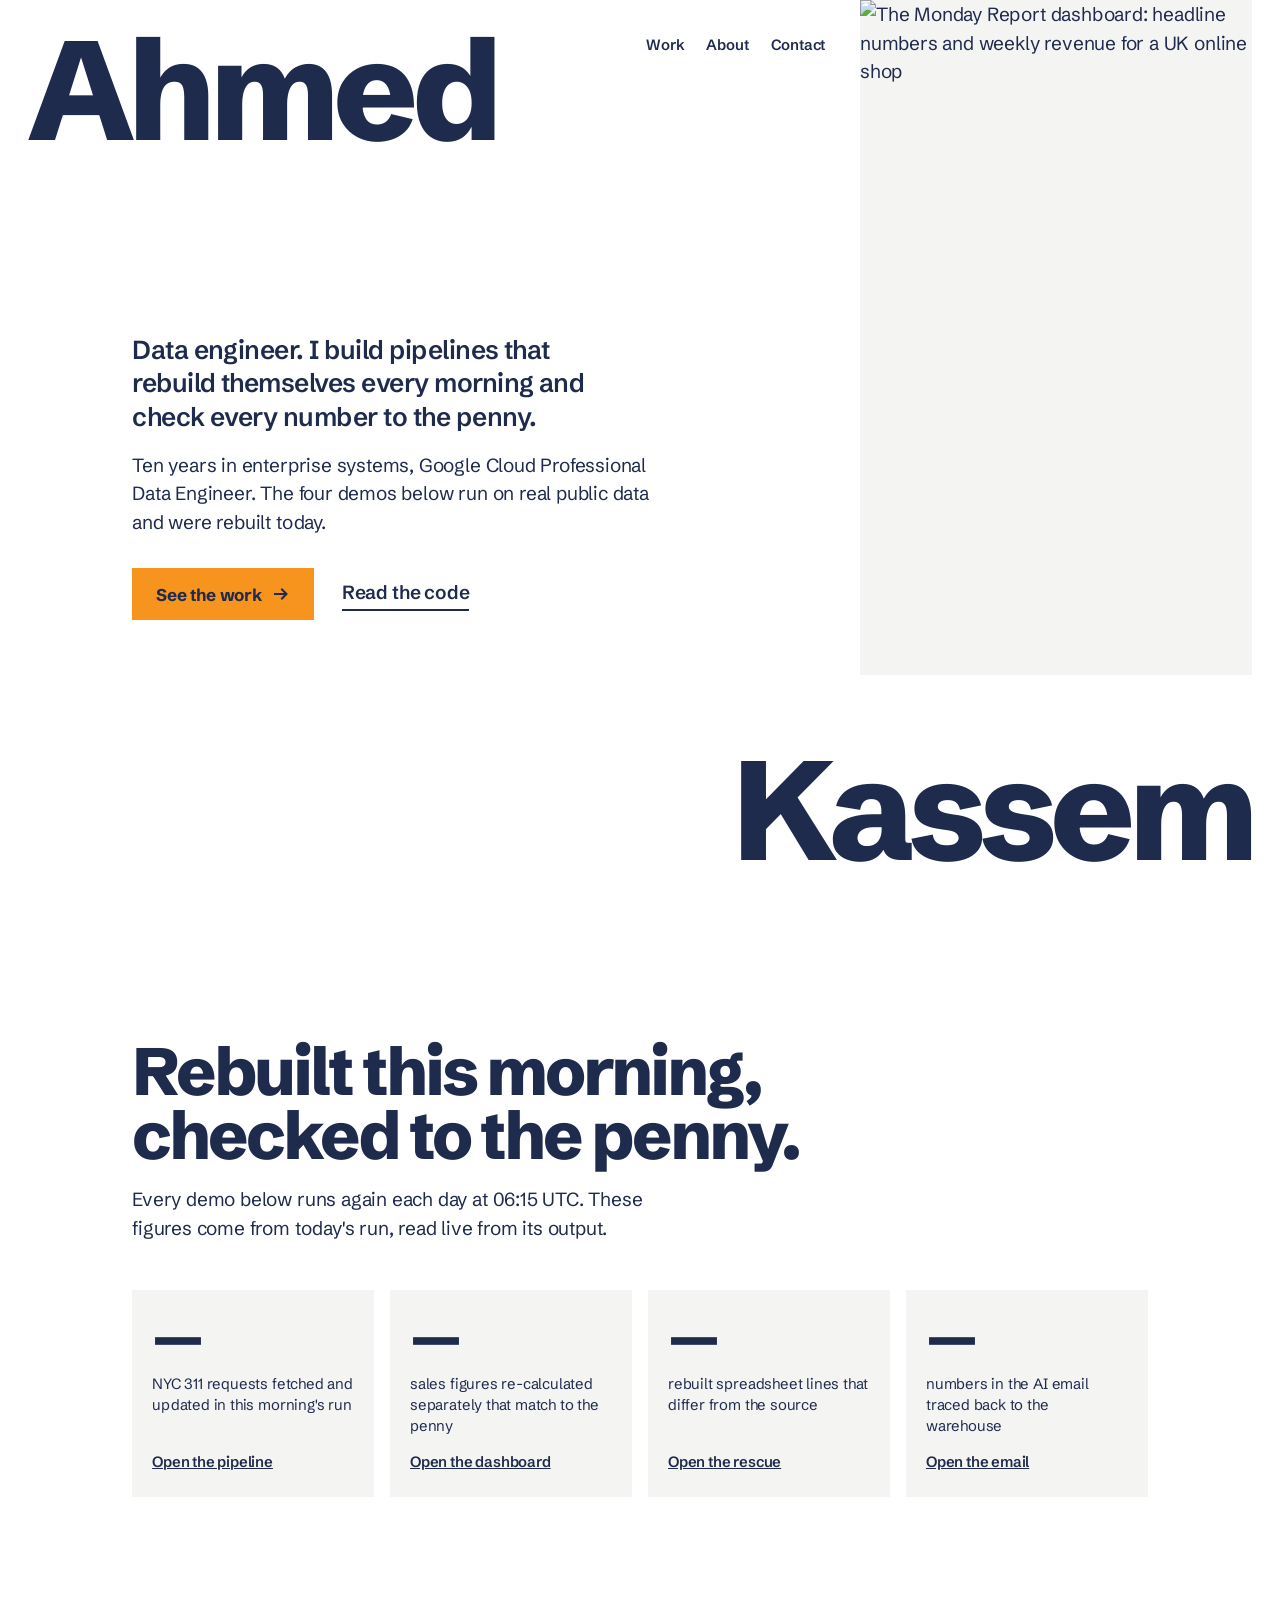
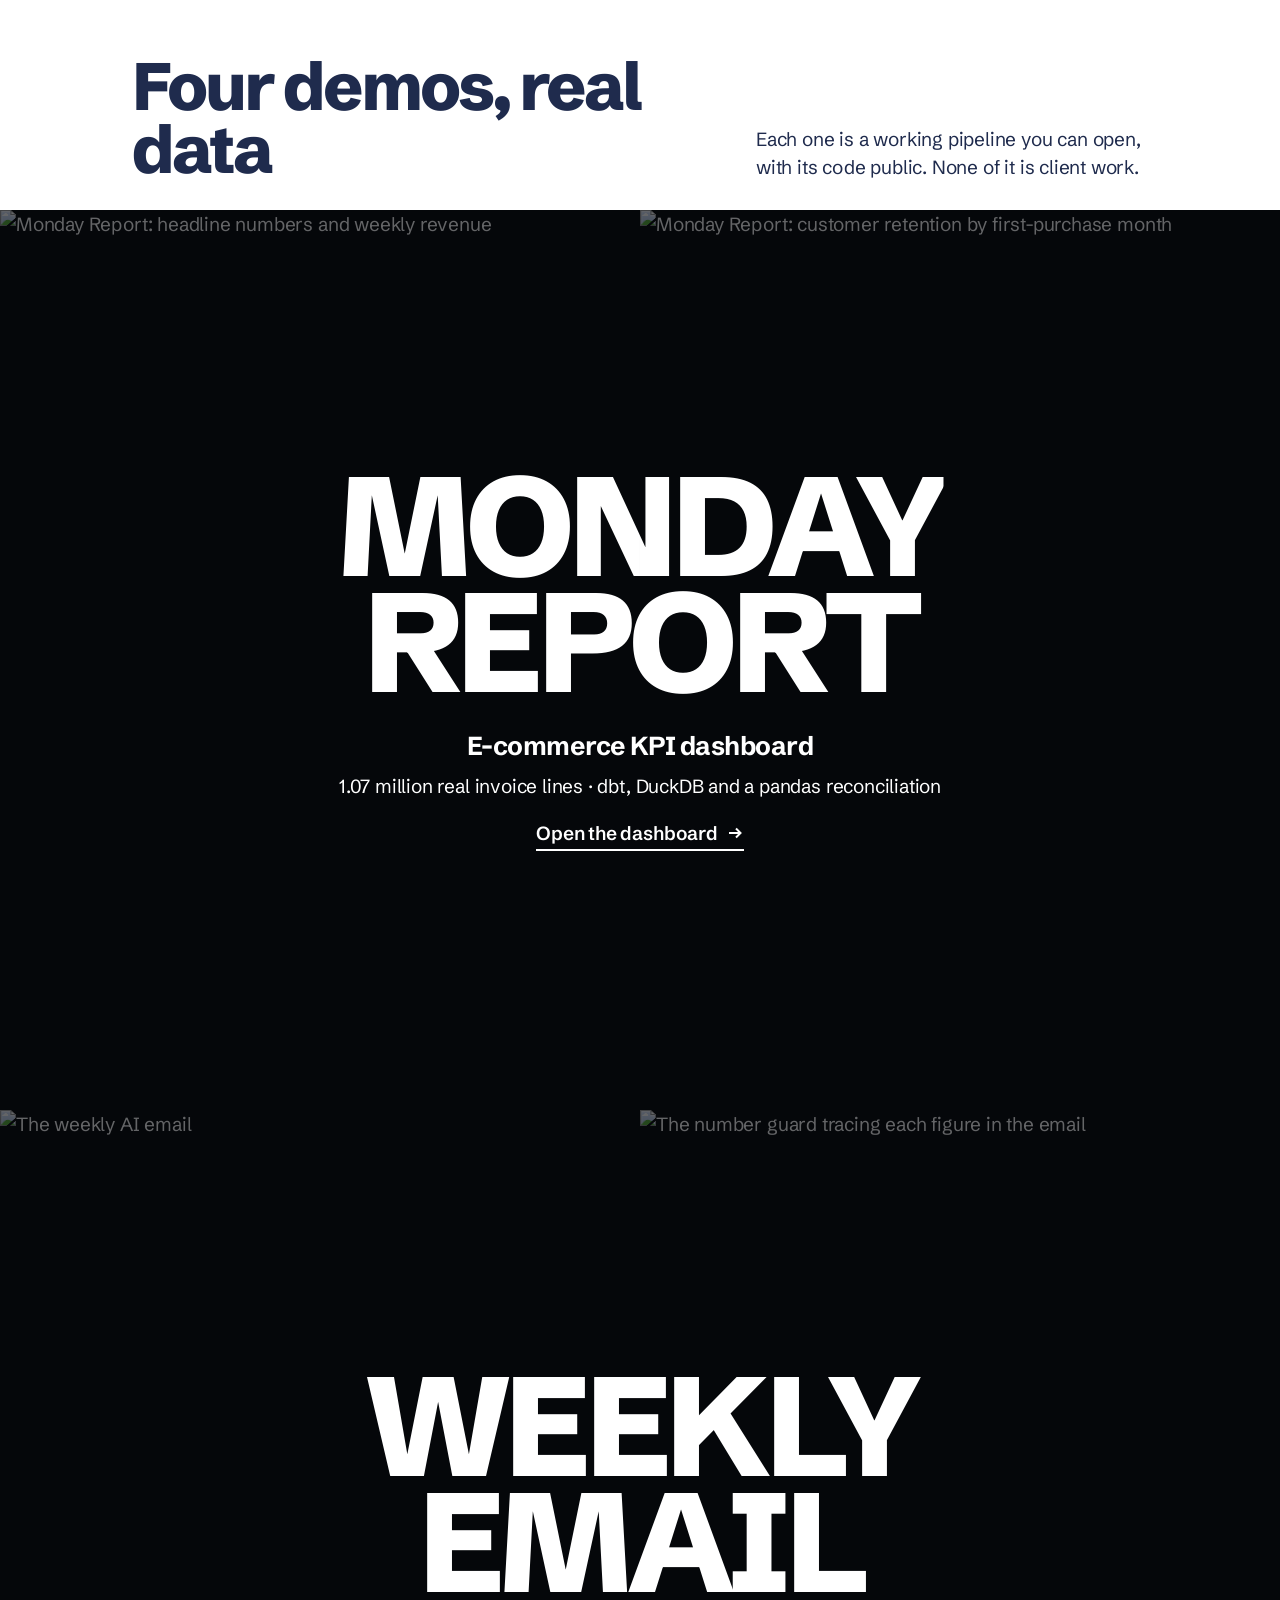
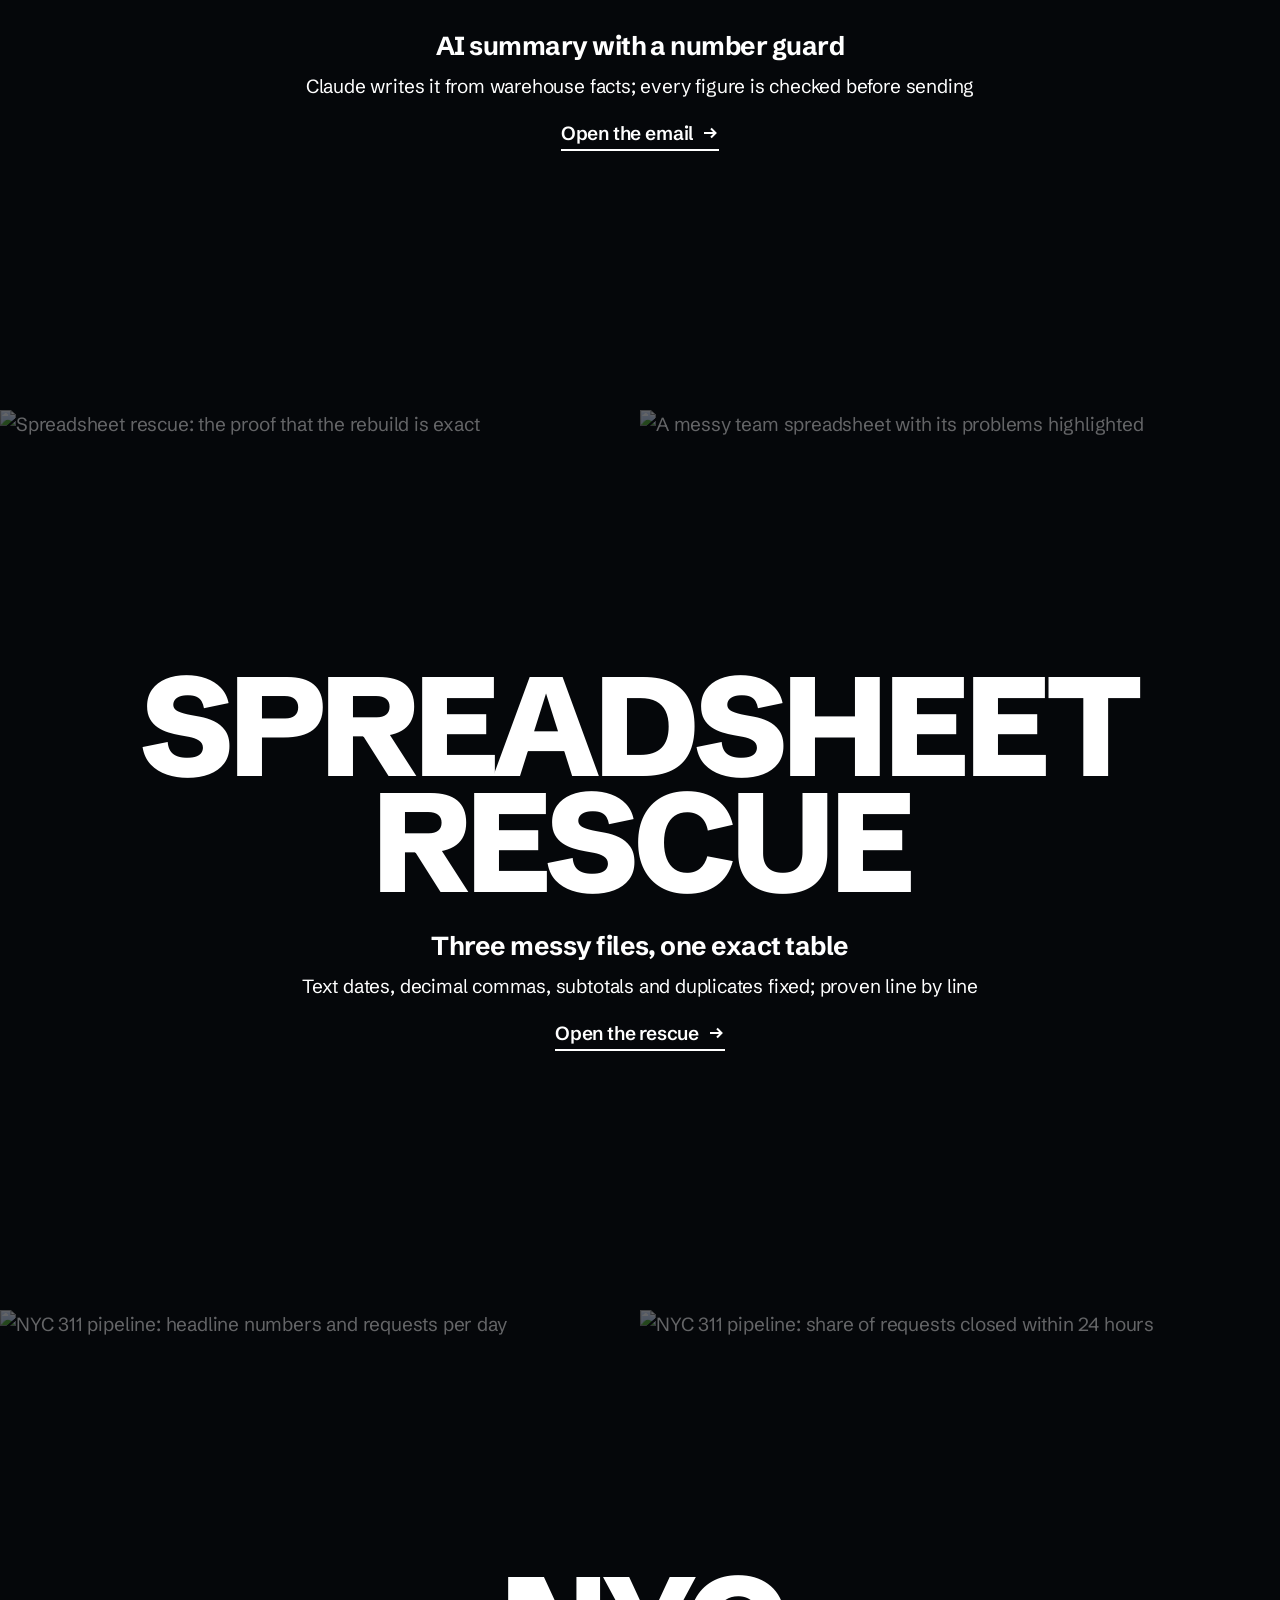
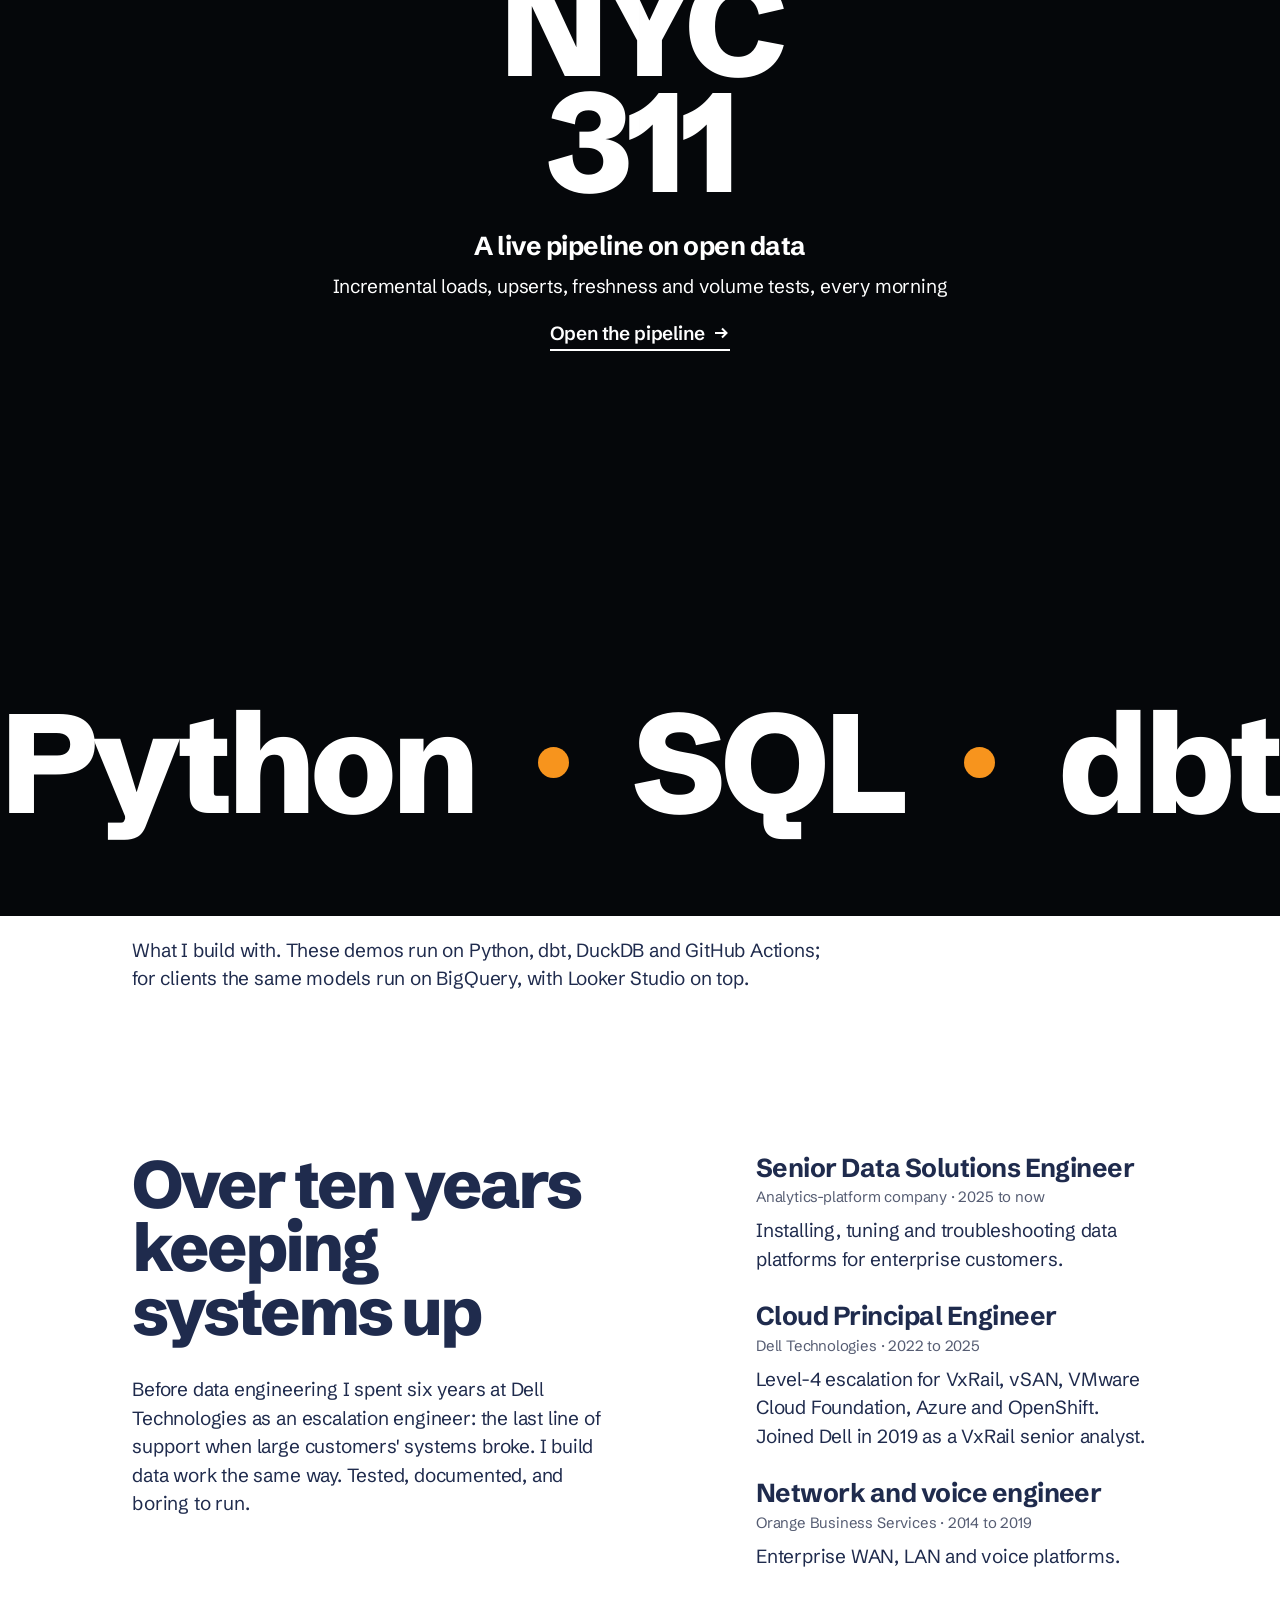
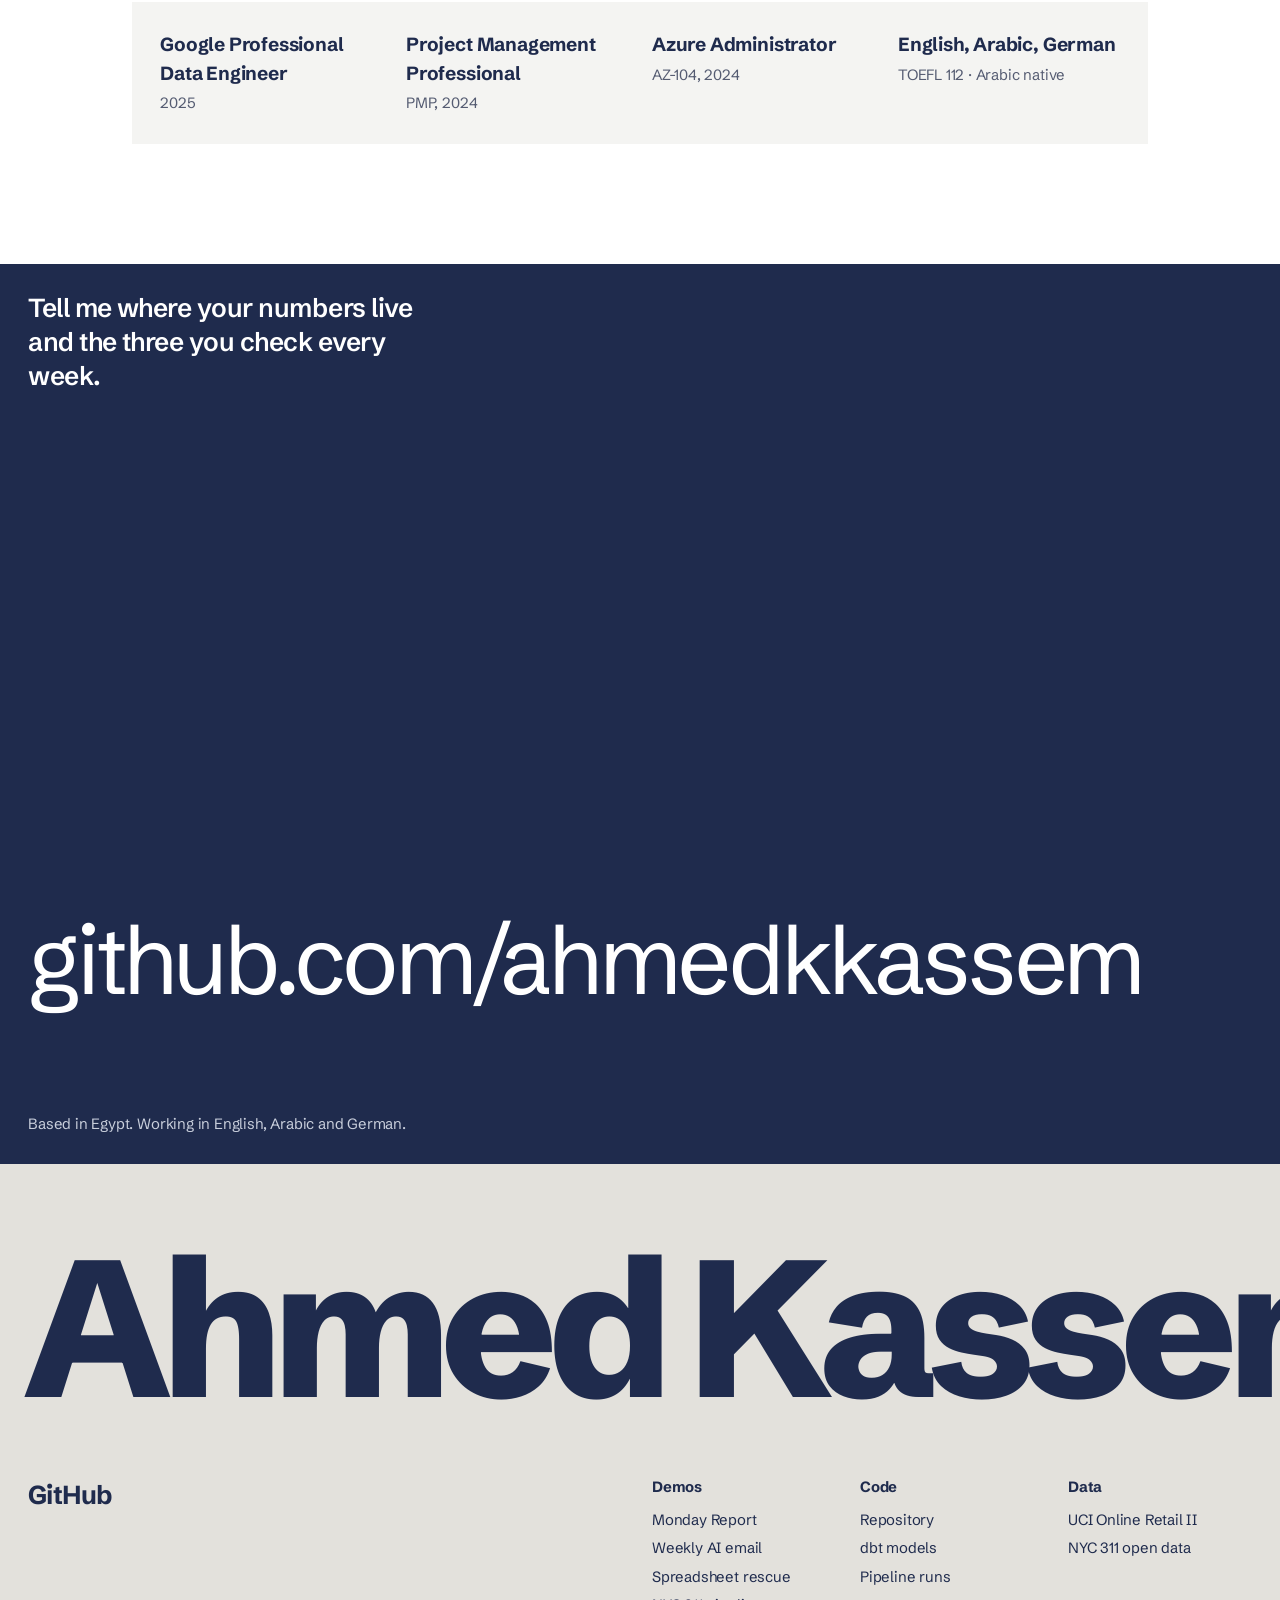
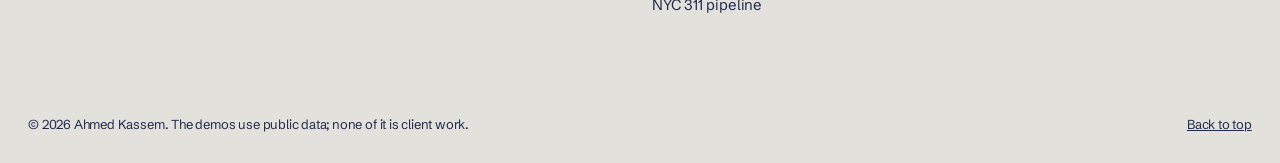
==== commit 472721a2: "Home page round 2: real h1, one-copy torn titles, ink body text, fewer sizes; equal-height dashboard" ====
--- a/site/index.html
+++ b/site/index.html
@@ -20,14 +20,9 @@
 <body id="top">
   <a class="skip" href="#work">Skip to the work</a>
 
-  <div class="pin-run">
-    <div class="pin-layer" aria-hidden="false">
-      <div class="pin-stick">
-        <h1 class="name"><span class="first">Ahmed</span><span class="second">Kassem</span></h1>
-      </div>
-    </div>
-
     <section class="panel hero" aria-label="Introduction">
+      <h1 class="name first">Ahmed<span class="sr"> Kassem, data engineer</span></h1>
+      <div class="name second" aria-hidden="true">Kassem</div>
       <nav class="site-nav" aria-label="Sections">
         <a href="#work">Work</a><a href="#about">About</a><a href="#contact">Contact</a>
       </nav>
@@ -44,9 +39,9 @@
       </figure>
     </section>
 
-    <section class="panel receipt" id="today" aria-labelledby="today-h">
+    <section class="receipt" id="today" aria-labelledby="today-h">
       <div class="receipt-head rise">
-        <h2 id="today-h">Rebuilt this morning. Checked to the penny.</h2>
+        <h2 id="today-h">Rebuilt this morning, checked to the penny.</h2>
         <p>Every demo below runs again each day at 06:15 UTC. These figures come from today's run, read live from its output.</p>
       </div>
       <div class="ledger" id="ledger">
@@ -57,7 +52,6 @@
       </div>
       <p class="ran-at" id="ran-at"></p>
     </section>
-  </div>
 
   <main id="work">
     <div class="work-head">
@@ -70,7 +64,7 @@
       <div class="pane right"><img src="shots/pane-retail-b.png" width="720" height="900" alt="Monday Report: customer retention by first-purchase month" loading="lazy"></div>
       <div class="seam">
         <div>
-          <h3 id="p1"><span class="half">Monday<br>report</span><span class="half" aria-hidden="true">Monday<br>report</span></h3>
+          <h3 id="p1" data-text="Monday&#10;report"><span class="half">Monday<br>report</span></h3>
           <div class="meta"><strong>E-commerce KPI dashboard</strong>1.07 million real invoice lines · dbt, DuckDB and a pandas reconciliation<br><a class="link" href="retail/">Open the dashboard <svg viewBox="0 0 18 18" fill="none" aria-hidden="true"><path d="M3 9h11M10 4.5 14.5 9 10 13.5" stroke="currentColor" stroke-width="2"/></svg></a></div>
         </div>
       </div>
@@ -81,7 +75,7 @@
       <div class="pane right"><img src="shots/pane-email-b.png" width="720" height="900" alt="The number guard tracing each figure in the email" loading="lazy"></div>
       <div class="seam">
         <div>
-          <h3 id="p2"><span class="half">Weekly<br>email</span><span class="half" aria-hidden="true">Weekly<br>email</span></h3>
+          <h3 id="p2" data-text="Weekly&#10;email"><span class="half">Weekly<br>email</span></h3>
           <div class="meta"><strong>AI summary with a number guard</strong>Claude writes it from warehouse facts; every figure is checked before sending<br><a class="link" href="email/">Open the email <svg viewBox="0 0 18 18" fill="none" aria-hidden="true"><path d="M3 9h11M10 4.5 14.5 9 10 13.5" stroke="currentColor" stroke-width="2"/></svg></a></div>
         </div>
       </div>
@@ -92,7 +86,7 @@
       <div class="pane right"><img src="shots/pane-spreadsheets-b.png" width="720" height="900" alt="A messy team spreadsheet with its problems highlighted" loading="lazy"></div>
       <div class="seam">
         <div>
-          <h3 id="p3"><span class="half">Spreadsheet<br>rescue</span><span class="half" aria-hidden="true">Spreadsheet<br>rescue</span></h3>
+          <h3 id="p3" data-text="Spreadsheet&#10;rescue"><span class="half">Spreadsheet<br>rescue</span></h3>
           <div class="meta"><strong>Three messy files, one exact table</strong>Text dates, decimal commas, subtotals and duplicates fixed; proven line by line<br><a class="link" href="spreadsheets/">Open the rescue <svg viewBox="0 0 18 18" fill="none" aria-hidden="true"><path d="M3 9h11M10 4.5 14.5 9 10 13.5" stroke="currentColor" stroke-width="2"/></svg></a></div>
         </div>
       </div>
@@ -103,7 +97,7 @@
       <div class="pane right"><img src="shots/pane-ops-b.png" width="720" height="900" alt="NYC 311 pipeline: share of requests closed within 24 hours" loading="lazy"></div>
       <div class="seam">
         <div>
-          <h3 id="p4"><span class="half">NYC<br>311</span><span class="half" aria-hidden="true">NYC<br>311</span></h3>
+          <h3 id="p4" data-text="NYC&#10;311"><span class="half">NYC<br>311</span></h3>
           <div class="meta"><strong>A live pipeline on open data</strong>Incremental loads, upserts, freshness and volume tests, every morning<br><a class="link" href="ops/">Open the pipeline <svg viewBox="0 0 18 18" fill="none" aria-hidden="true"><path d="M3 9h11M10 4.5 14.5 9 10 13.5" stroke="currentColor" stroke-width="2"/></svg></a></div>
         </div>
       </div>
@@ -138,7 +132,7 @@
     <h2 id="contact-h">Tell me where your numbers live and the three you check every week.</h2>
     <span></span>
     <a class="big" id="contact-line" href="https://github.com/ahmedkkassem">github.com/ahmedkkassem</a>
-    <div class="corners"><span>Based in Egypt. Working in English, Arabic and German.</span><span id="contact-links"><a href="https://github.com/ahmedkkassem/data-portfolio">Code</a></span></div>
+    <div class="corners"><span>Based in Egypt. Working in English, Arabic and German.</span><span id="contact-links"></span></div>
   </section>
 
   <footer class="site-footer">
--- a/site/assets/home.css
+++ b/site/assets/home.css
@@ -29,21 +29,17 @@
 .skip { position: absolute; left: -999px; }
 .skip:focus { left: var(--m); top: var(--m); z-index: 99; background: var(--bg); padding: 8px 12px; }
 
-/* ---------- the pinned run: the name holds its corners for the first two screens ---------- */
-.pin-run { position: relative; }
-.pin-layer { position: absolute; inset: 0; pointer-events: none; z-index: 5; }
-.pin-stick { position: sticky; top: 0; height: 100svh; }
-.name { font-weight: 800; font-size: var(--step-name); line-height: 0.88; letter-spacing: -0.05em; color: var(--ink); }
-.name span { position: absolute; white-space: nowrap; }
-.name .first { top: var(--m); left: var(--m); }
-.name .second { right: var(--m); bottom: var(--m); }
-
+/* ---------- first screen: the name split to opposite corners ---------- */
+.name { position: absolute; z-index: 3; font-weight: 800; font-size: var(--step-name); line-height: 0.88; letter-spacing: -0.05em; color: var(--ink); white-space: nowrap; pointer-events: none; }
+.name.first { top: var(--m); left: var(--m); }
+.name.second { right: var(--m); bottom: var(--m); }
+.sr { position: absolute; width: 1px; height: 1px; overflow: hidden; clip: rect(0 0 0 0); white-space: nowrap; }
 .panel { min-height: 100svh; position: relative; display: grid; grid-template-columns: repeat(12, 1fr); column-gap: 24px; padding: 0 var(--m); }
 
 /* first screen */
 .hero-copy { grid-column: 2 / span 6; align-self: center; padding-top: 6svh; }
 .hero-copy .lead { font-size: var(--step-lead); line-height: 1.3; max-width: 30ch; font-weight: 600; letter-spacing: -0.02em; }
-.hero-copy .lead + p { margin-top: 16px; color: var(--muted); max-width: 44ch; }
+.hero-copy .lead + p { margin-top: 16px; max-width: 44ch; }
 .actions { display: flex; flex-wrap: wrap; align-items: center; gap: 12px 28px; margin-top: 32px; }
 .btn { display: inline-flex; align-items: center; gap: 10px; min-height: 52px; padding: 0 24px; background: var(--accent); color: var(--accent-ink); font-weight: 700; font-size: 17px; text-decoration: none; border-radius: 0; transition: transform .15s ease, background .15s ease; }
 .btn:hover { background: #ffa53a; }
@@ -57,61 +53,59 @@
 .site-nav { position: absolute; top: calc(var(--m) + 6px); right: var(--m); display: flex; gap: 22px; z-index: 6; font-weight: 600; font-size: var(--step-small); }
 .site-nav a { text-decoration: none; }
 .site-nav a:hover { text-decoration: underline; text-underline-offset: 4px; }
-.hero .site-nav { right: calc(33.33% + var(--m)); }
+.hero .site-nav { right: calc(33.33% + var(--m)); z-index: 4; }
 
-/* second screen: this morning's run, the live receipt */
-.receipt { padding-top: calc(var(--step-name) + var(--m) * 2); padding-bottom: calc(var(--step-name) + var(--m) * 2); align-content: center; }
-.receipt-head { grid-column: 2 / span 7; }
-.receipt-head h2 { font-size: var(--step-head); font-weight: 800; line-height: 0.95; letter-spacing: -0.045em; max-width: 12ch; }
-.receipt-head p { margin-top: 16px; color: var(--muted); max-width: 46ch; }
-.ledger { grid-column: 2 / span 10; margin-top: 44px; display: grid; grid-template-columns: repeat(4, 1fr); gap: 0 24px; }
-.ledger div { background: var(--surface); padding: 22px 20px 24px; }
-.ledger b { display: block; font-size: clamp(2rem, 1.4rem + 2.2vw, 3.25rem); font-weight: 800; letter-spacing: -0.04em; line-height: 1; font-variant-numeric: tabular-nums; }
-.ledger span { display: block; margin-top: 10px; font-size: var(--step-small); color: var(--ink); line-height: 1.4; }
-.ledger a { display: inline-block; margin-top: 10px; font-size: var(--step-small); font-weight: 600; }
+/* second screen: this morning's run, the live receipt (the page's live part) */
+.receipt { padding: 140px var(--m) 0; display: grid; grid-template-columns: repeat(12, 1fr); column-gap: 24px; }
+.receipt-head { grid-column: 2 / span 9; }
+.receipt-head h2 { font-size: var(--step-head); font-weight: 800; line-height: 0.95; letter-spacing: -0.045em; max-width: 16ch; }
+.receipt-head p { margin-top: 18px; max-width: 46ch; }
+.ledger { grid-column: 2 / span 10; margin-top: 48px; display: grid; grid-template-columns: repeat(4, 1fr); gap: 16px; }
+.ledger div { background: var(--surface); padding: 22px 20px 24px; display: flex; flex-direction: column; }
+.ledger b { display: block; font-size: clamp(2.25rem, 1.3rem + 3.6vw, 3.25rem); font-weight: 800; letter-spacing: -0.035em; line-height: 1; white-space: nowrap; }
+.ledger span { display: block; margin-top: 10px; font-size: var(--step-small); color: var(--ink); line-height: 1.4; flex: 1; }
+.ledger a { display: inline-block; margin-top: 14px; font-size: var(--step-small); font-weight: 600; }
 .ran-at { grid-column: 2 / span 10; margin-top: 18px; font-size: var(--step-small); color: var(--muted); }
 
 /* ---------- work: each project's title torn at the seam of two real screenshots ---------- */
 .work-head { padding: 140px var(--m) 28px; display: grid; grid-template-columns: repeat(12, 1fr); column-gap: 24px; }
 .work-head h2 { grid-column: 2 / span 6; font-size: var(--step-head); font-weight: 800; letter-spacing: -0.045em; line-height: 0.95; }
-.work-head p { grid-column: 8 / span 4; align-self: end; color: var(--muted); }
+.work-head p { grid-column: 8 / span 4; align-self: end; }
 .project { position: relative; height: 100svh; min-height: 620px; overflow: hidden; background: var(--field-1); color: var(--field-1-ink); view-timeline-name: --project; }
 .project .pane { position: absolute; top: 0; bottom: 0; width: 50%; overflow: hidden; }
 .project .pane.left { left: 0; } .project .pane.right { right: 0; }
 .project .pane img { width: 100%; height: 100%; object-fit: cover; object-position: top center; }
 .project .pane::after { content: ""; position: absolute; inset: 0; background: rgba(5, 7, 10, 0.62); } /* neutral scrim under the title */
 .project .seam { position: absolute; inset: 0; display: grid; place-items: center; text-align: center; padding: 0 var(--m); }
-.project h3 { position: relative; font-size: clamp(56px, 10vw, 156px); font-weight: 800; line-height: 0.82; letter-spacing: -0.045em; text-transform: uppercase; color: #ffffff; }
-.project h3 .half { display: block; }
-.project h3 .half + .half { position: absolute; inset: 0; }
-.project h3 .half:first-child { clip-path: inset(0 50% 0 0); }
-.project h3 .half + .half { clip-path: inset(0 0 0 50%); }
-.project .meta { margin-top: 28px; font-size: 17px; color: var(--field-1-ink); }
+.project h3 { position: relative; font-size: var(--step-name); font-weight: 800; line-height: 0.82; letter-spacing: -0.045em; text-transform: uppercase; color: #ffffff; }
+.project h3 .half { display: block; clip-path: inset(0 50% 0 0); }
+.project h3::after { content: attr(data-text); position: absolute; inset: 0; white-space: pre-line; clip-path: inset(0 0 0 50%); }
+.project .meta { margin-top: 28px; font-size: var(--step-body); color: var(--field-1-ink); }
 .project .meta strong { display: block; font-size: var(--step-lead); font-weight: 700; letter-spacing: -0.02em; margin-bottom: 6px; }
 .project .meta .link { margin-top: 18px; color: #ffffff; }
 @supports (animation-timeline: view()) {
   @media (prefers-reduced-motion: no-preference) {
-    .project .pane.left, .project h3 .half:first-child { animation: tear-up linear both; animation-timeline: --project; animation-range: cover 0% cover 100%; }
-    .project .pane.right, .project h3 .half + .half { animation: tear-down linear both; animation-timeline: --project; animation-range: cover 0% cover 100%; }
+    .project .pane.left, .project h3 .half { animation: tear-up linear both; animation-timeline: --project; animation-range: cover 0% cover 100%; }
+    .project .pane.right, .project h3::after { animation: tear-down linear both; animation-timeline: --project; animation-range: cover 0% cover 100%; }
   }
 }
-@keyframes tear-up { 0% { transform: translateY(14svh); } 50% { transform: none; } 100% { transform: translateY(-14svh); } }
-@keyframes tear-down { 0% { transform: translateY(-14svh); } 50% { transform: none; } 100% { transform: translateY(14svh); } }
+@keyframes tear-up { 0% { transform: translateY(7svh); } 50% { transform: none; } 100% { transform: translateY(-7svh); } }
+@keyframes tear-down { 0% { transform: translateY(-7svh); } 50% { transform: none; } 100% { transform: translateY(7svh); } }
 
 /* ---------- proof: the stack, running off both edges ---------- */
 .band { background: var(--field-1); color: var(--field-1-ink); height: 34vh; min-height: 220px; display: flex; align-items: center; overflow: hidden; }
-.band .track { display: flex; white-space: nowrap; font-size: 8vw; font-weight: 800; letter-spacing: -0.04em; animation: run 48s linear infinite; }
+.band .track { display: flex; white-space: nowrap; font-size: var(--step-name); font-weight: 800; letter-spacing: -0.04em; animation: run 48s linear infinite; }
 .band .track span { display: inline-flex; align-items: center; }
 .band .track span::after { content: ""; display: inline-block; width: 0.22em; height: 0.22em; border-radius: 50%; background: var(--accent); margin: 0 0.45em; }
 @keyframes run { to { transform: translateX(-50%); } }
 @media (prefers-reduced-motion: reduce) { .band .track { animation: none; } }
 .band-note { padding: 20px var(--m) 0; display: grid; grid-template-columns: repeat(12, 1fr); column-gap: 24px; }
-.band-note p { grid-column: 2 / span 7; font-size: 18px; color: var(--ink); }
+.band-note p { grid-column: 2 / span 7; color: var(--ink); }
 
 /* ---------- about ---------- */
-.about { padding: 160px var(--m) 120px; display: grid; grid-template-columns: repeat(12, 1fr); column-gap: 24px; row-gap: 40px; }
+.about { padding: 160px var(--m) 120px; display: grid; grid-template-columns: repeat(12, 1fr); grid-template-rows: auto 1fr auto; column-gap: 24px; row-gap: 32px; }
 .about h2 { grid-column: 2 / span 5; font-size: var(--step-head); font-weight: 800; letter-spacing: -0.045em; line-height: 0.95; }
-.about .intro { grid-column: 2 / span 5; color: var(--ink); max-width: 40ch; }
+.about .intro { grid-column: 2 / span 5; color: var(--ink); max-width: 40ch; align-self: start; }
 .career { grid-column: 8 / span 4; grid-row: 1 / span 2; display: grid; gap: 28px; align-content: start; }
 .career div { padding-top: 0; }
 .career b { display: block; font-size: var(--step-lead); font-weight: 700; letter-spacing: -0.02em; line-height: 1.2; }
@@ -131,12 +125,13 @@
 
 /* ---------- footer: the name first ---------- */
 .site-footer { background: var(--field-2); color: var(--field-2-ink); padding: 0 var(--m) var(--m); overflow: hidden; }
+.site-footer { padding-top: 40px; }
 .site-footer .mark { font-size: 15.2vw; font-weight: 800; letter-spacing: -0.06em; line-height: 0.78; margin: 0 -0.02em; padding-top: 48px; white-space: nowrap; }
 .site-footer .rows { display: grid; grid-template-columns: repeat(12, 1fr); column-gap: 24px; margin-top: 72px; }
-.site-footer .ways { grid-column: 1 / span 5; display: grid; gap: 6px; font-size: clamp(24px, 1.6rem + 0.6vw, 34px); font-weight: 700; letter-spacing: -0.03em; }
+.site-footer .ways { grid-column: 1 / span 5; display: grid; gap: 6px; font-size: var(--step-lead); font-weight: 700; letter-spacing: -0.03em; }
 .site-footer .ways a { text-decoration: none; }
 .site-footer .ways a:hover { text-decoration: underline; text-underline-offset: 6px; }
-.site-footer .cols { grid-column: 7 / span 6; display: grid; grid-template-columns: repeat(3, 1fr); gap: 24px; font-size: 15px; }
+.site-footer .cols { grid-column: 7 / span 6; display: grid; grid-template-columns: repeat(3, 1fr); gap: 24px; font-size: var(--step-small); }
 .site-footer .cols b { display: block; margin-bottom: 8px; }
 .site-footer .cols a { display: block; text-decoration: none; padding: 3px 0; }
 .site-footer .cols a:hover { text-decoration: underline; }
@@ -154,6 +149,7 @@
   .hero .panel-inner { display: contents; }
   .hero.panel { align-content: center; row-gap: 28px; padding-top: calc(var(--step-name) + var(--m) * 2); padding-bottom: calc(var(--step-name) + var(--m) * 2); }
   .hero .site-nav { right: var(--m); }
+  .receipt { padding-top: 96px; }
   .receipt-head, .ledger, .ran-at, .work-head h2, .work-head p, .band-note p, .about h2, .about .intro, .career, .certs { grid-column: 1 / span 12; }
   .career { grid-row: auto; }
   .ledger { grid-template-columns: repeat(2, 1fr); gap: 16px; }
@@ -169,10 +165,8 @@
   .ledger { grid-template-columns: 1fr; }
   .certs { grid-template-columns: 1fr; padding: 20px; }
   .work-head { padding-top: 96px; }
-  .project h3 { font-size: 12.5vw; }
   .project .meta { font-size: 16px; }
   .band { height: 22vh; min-height: 150px; }
-  .band .track { font-size: 15vw; }
   .about { padding-top: 112px; }
   .contact .big { font-size: 11.5vw; margin-bottom: 8vh; }
   .site-footer .cols { grid-template-columns: repeat(2, 1fr); }
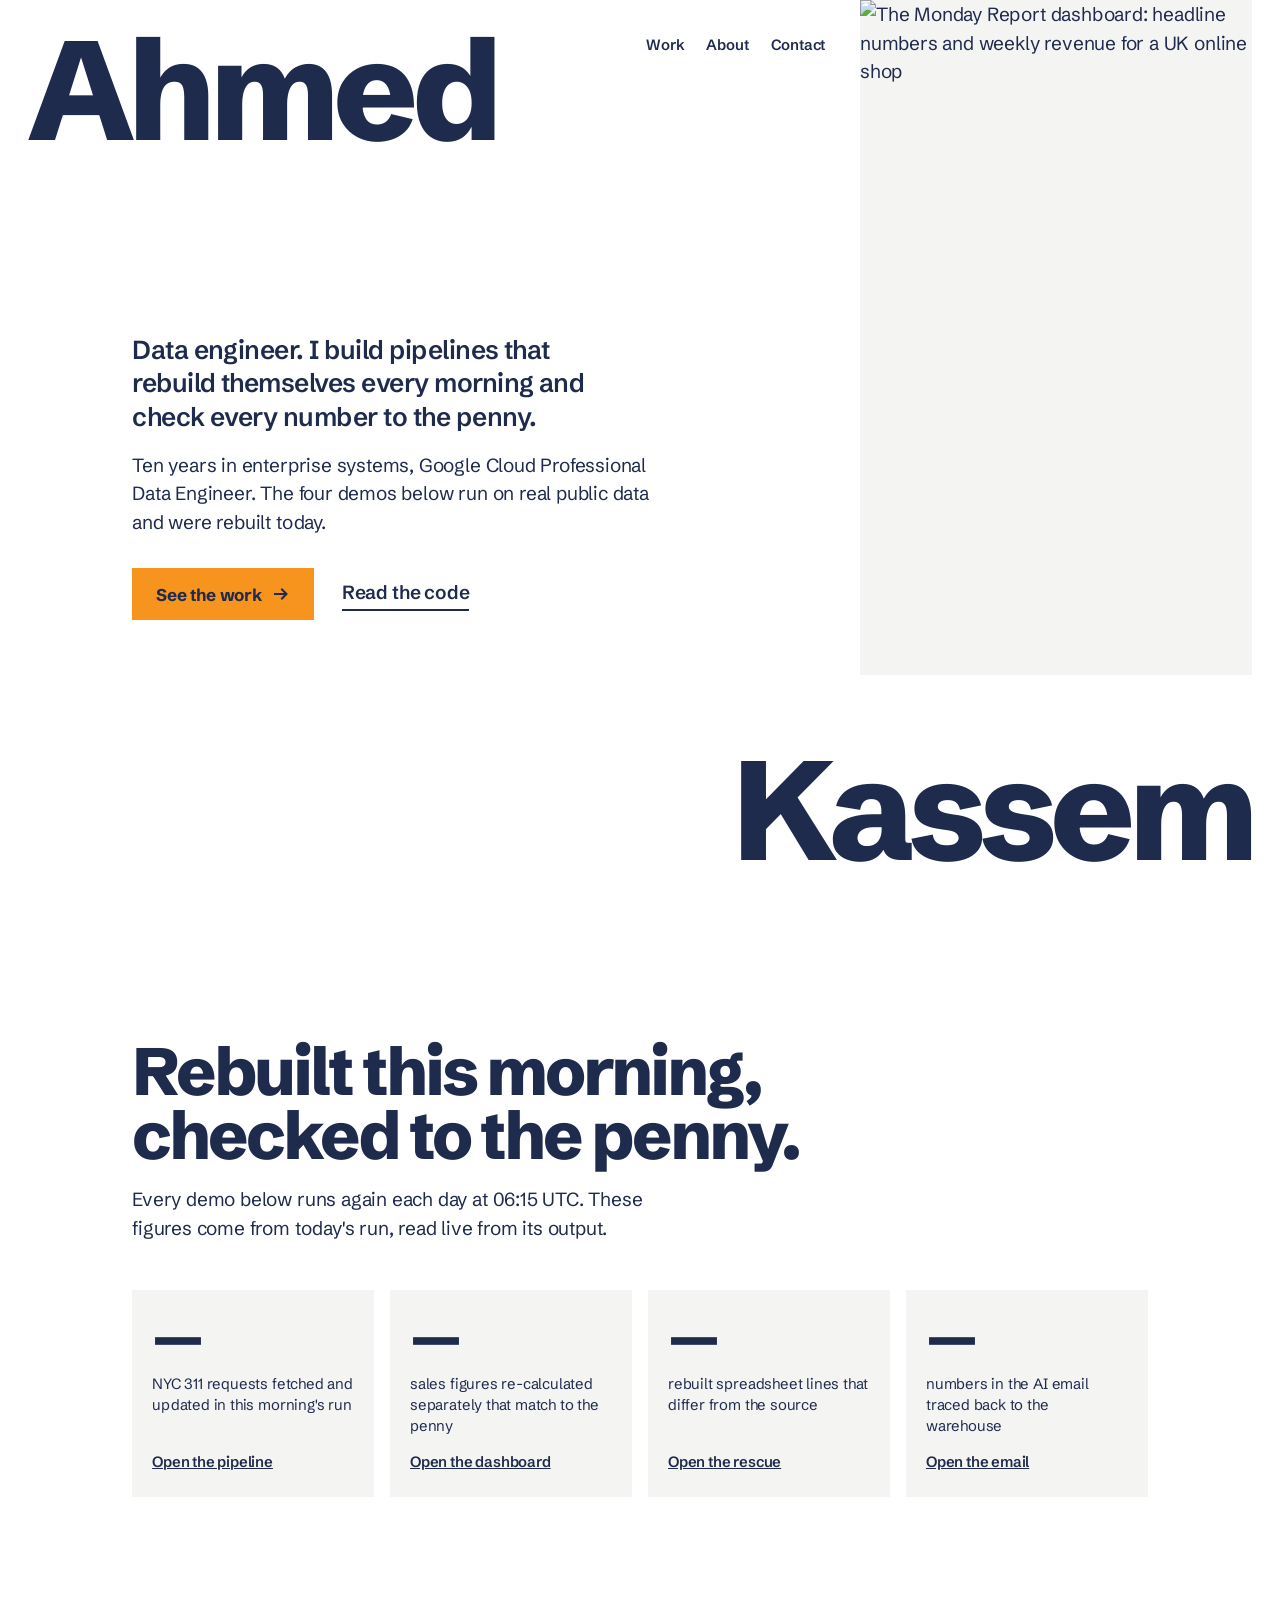
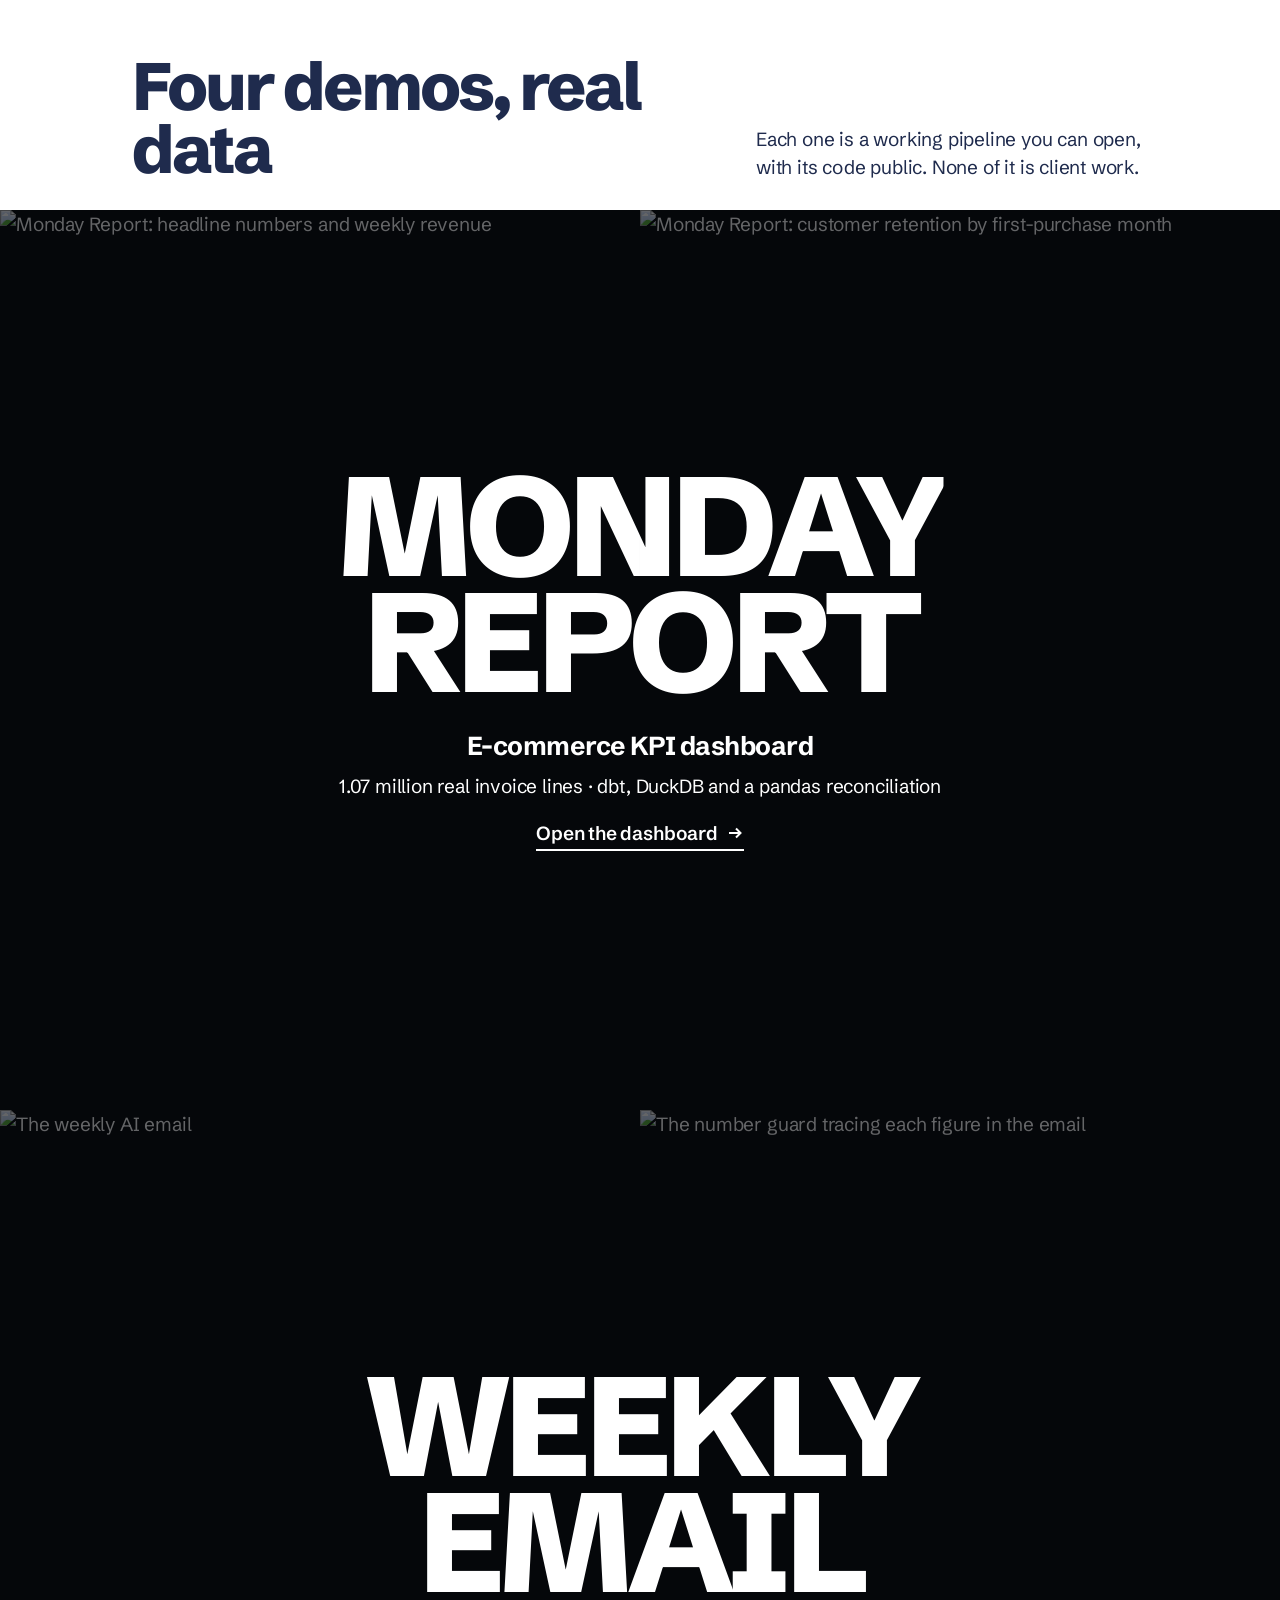
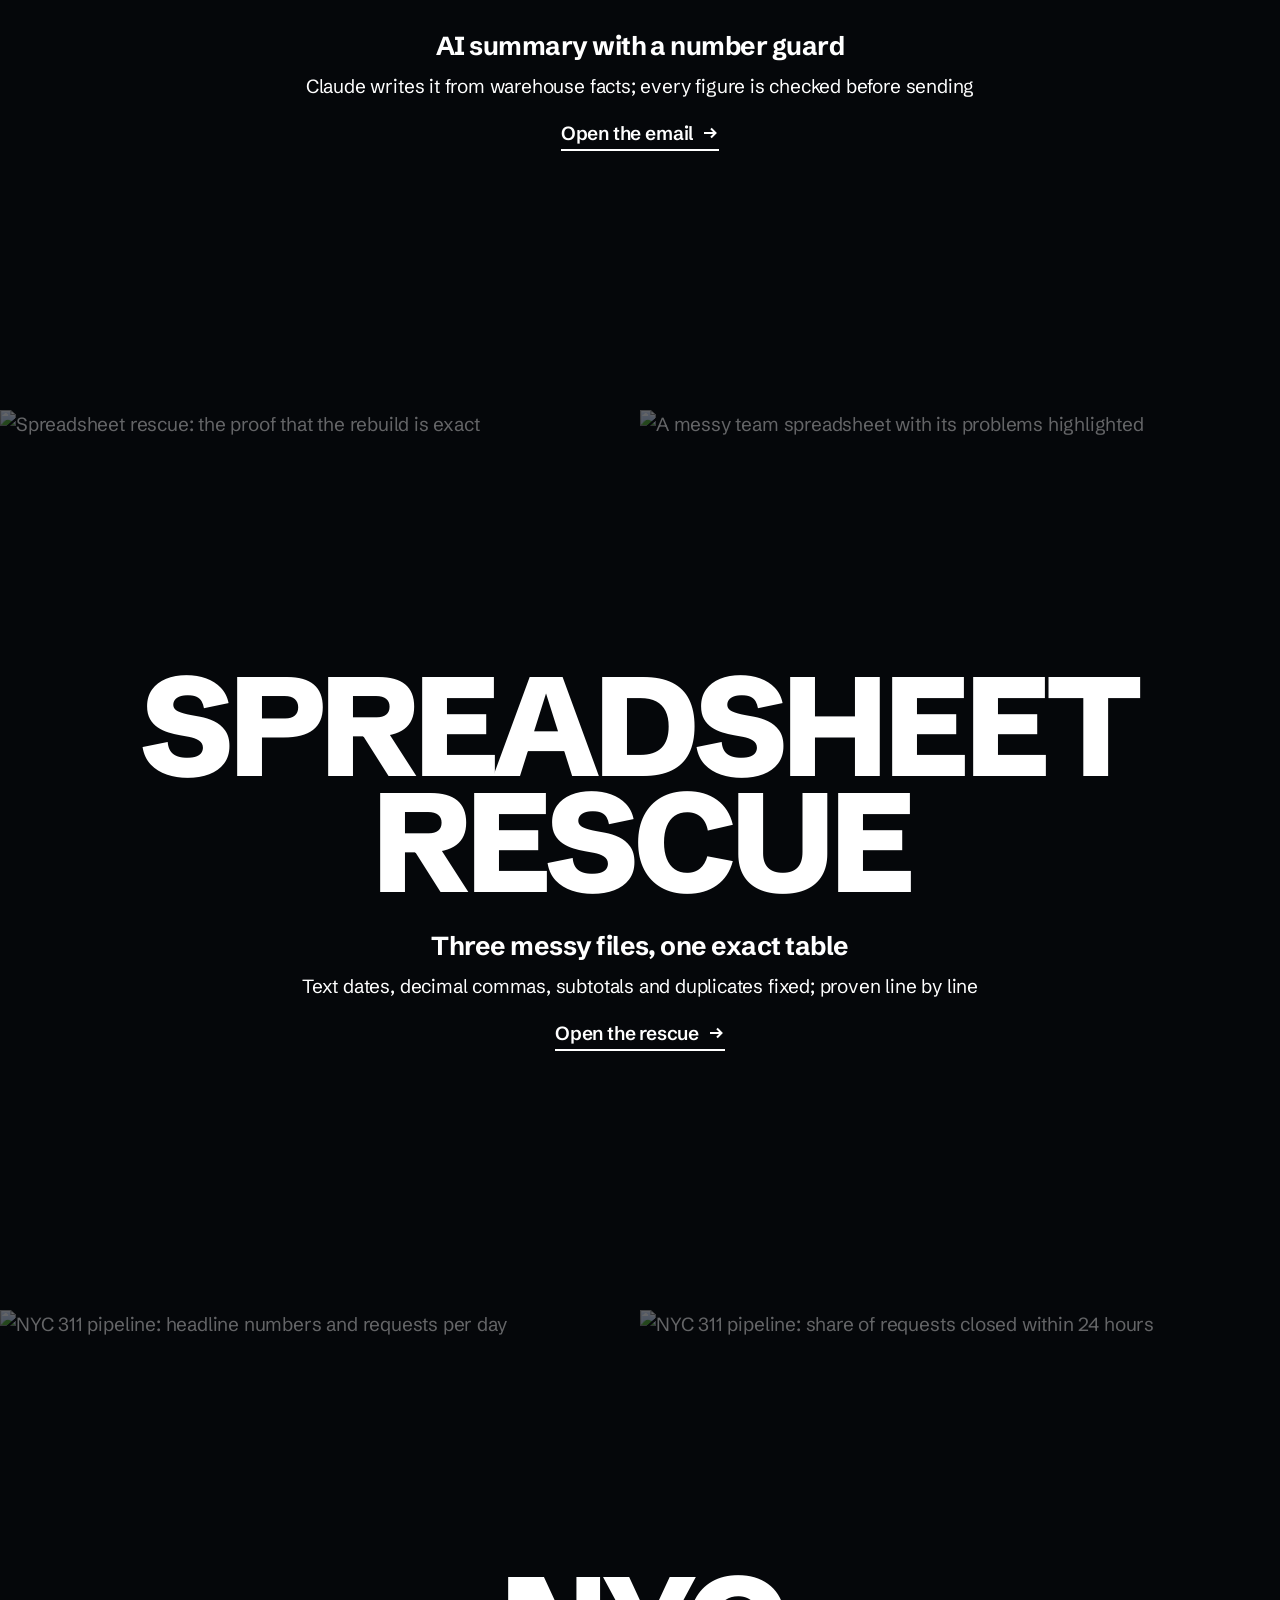
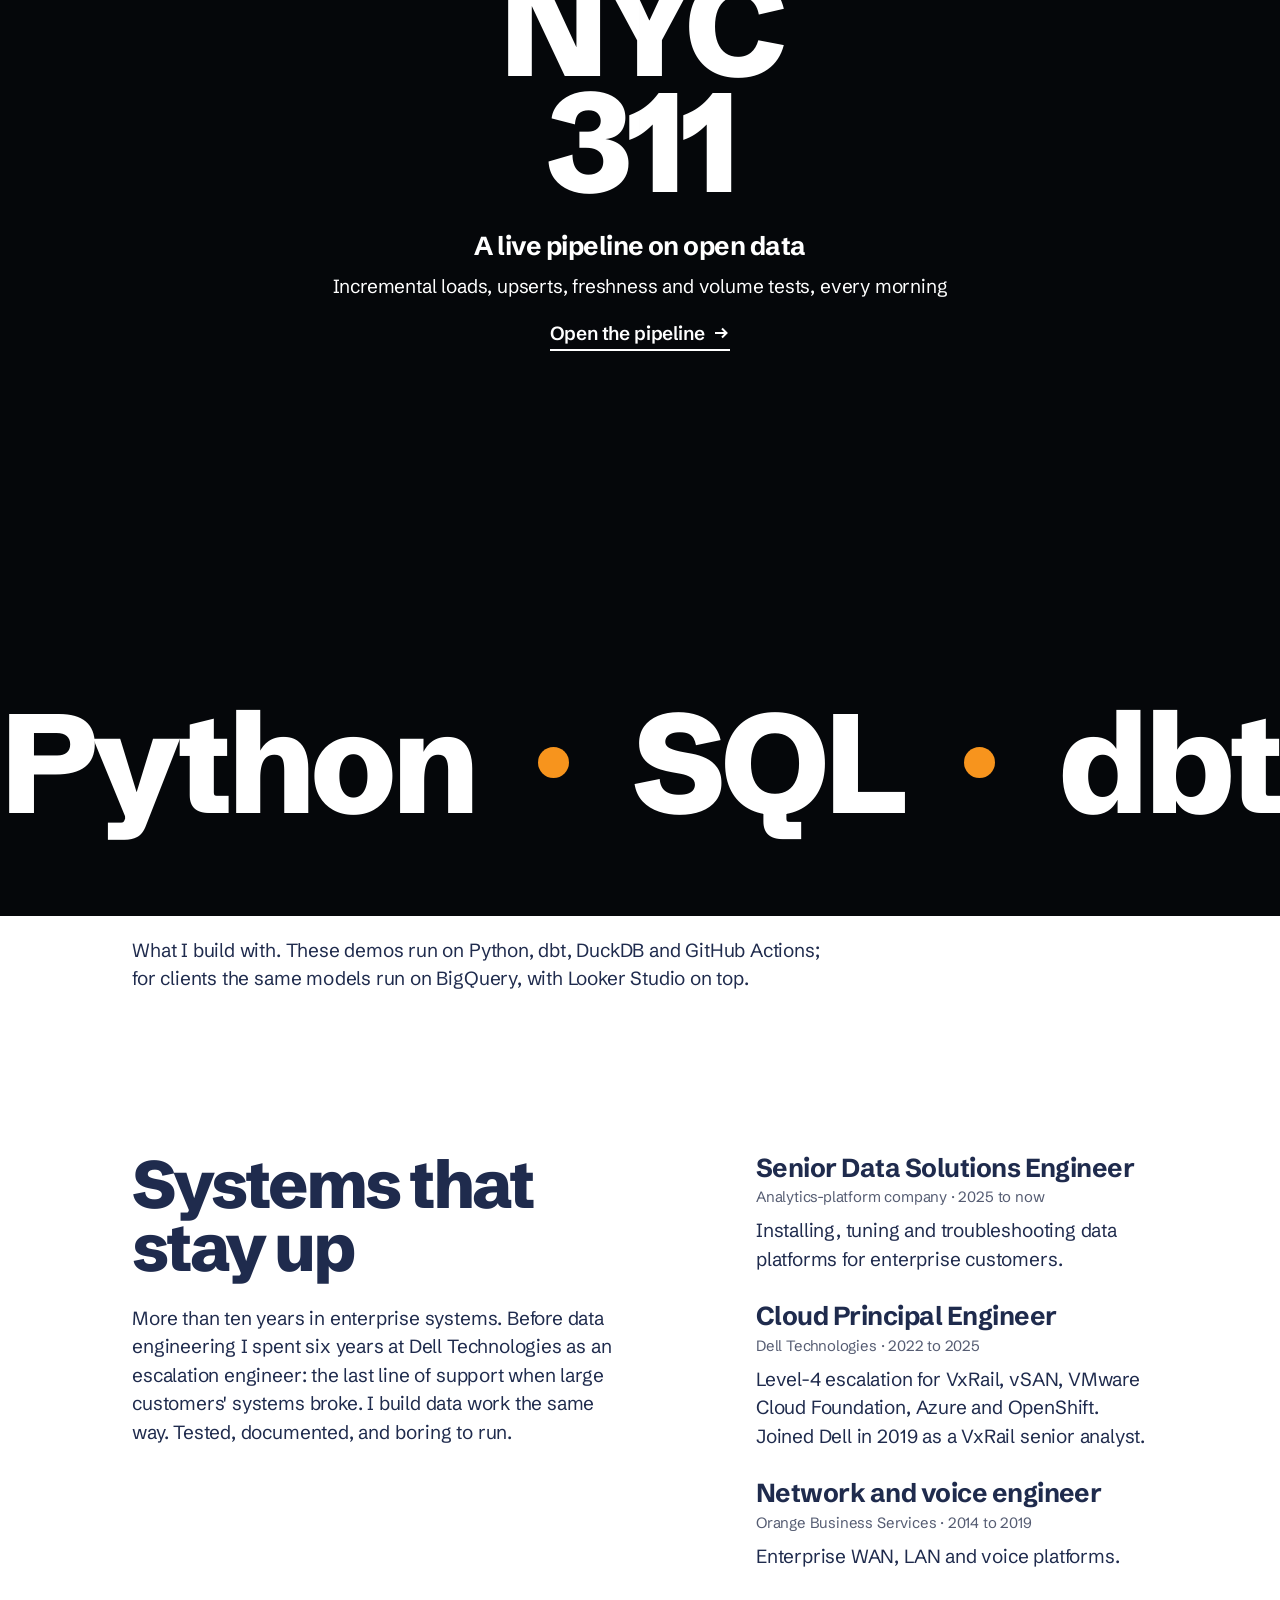
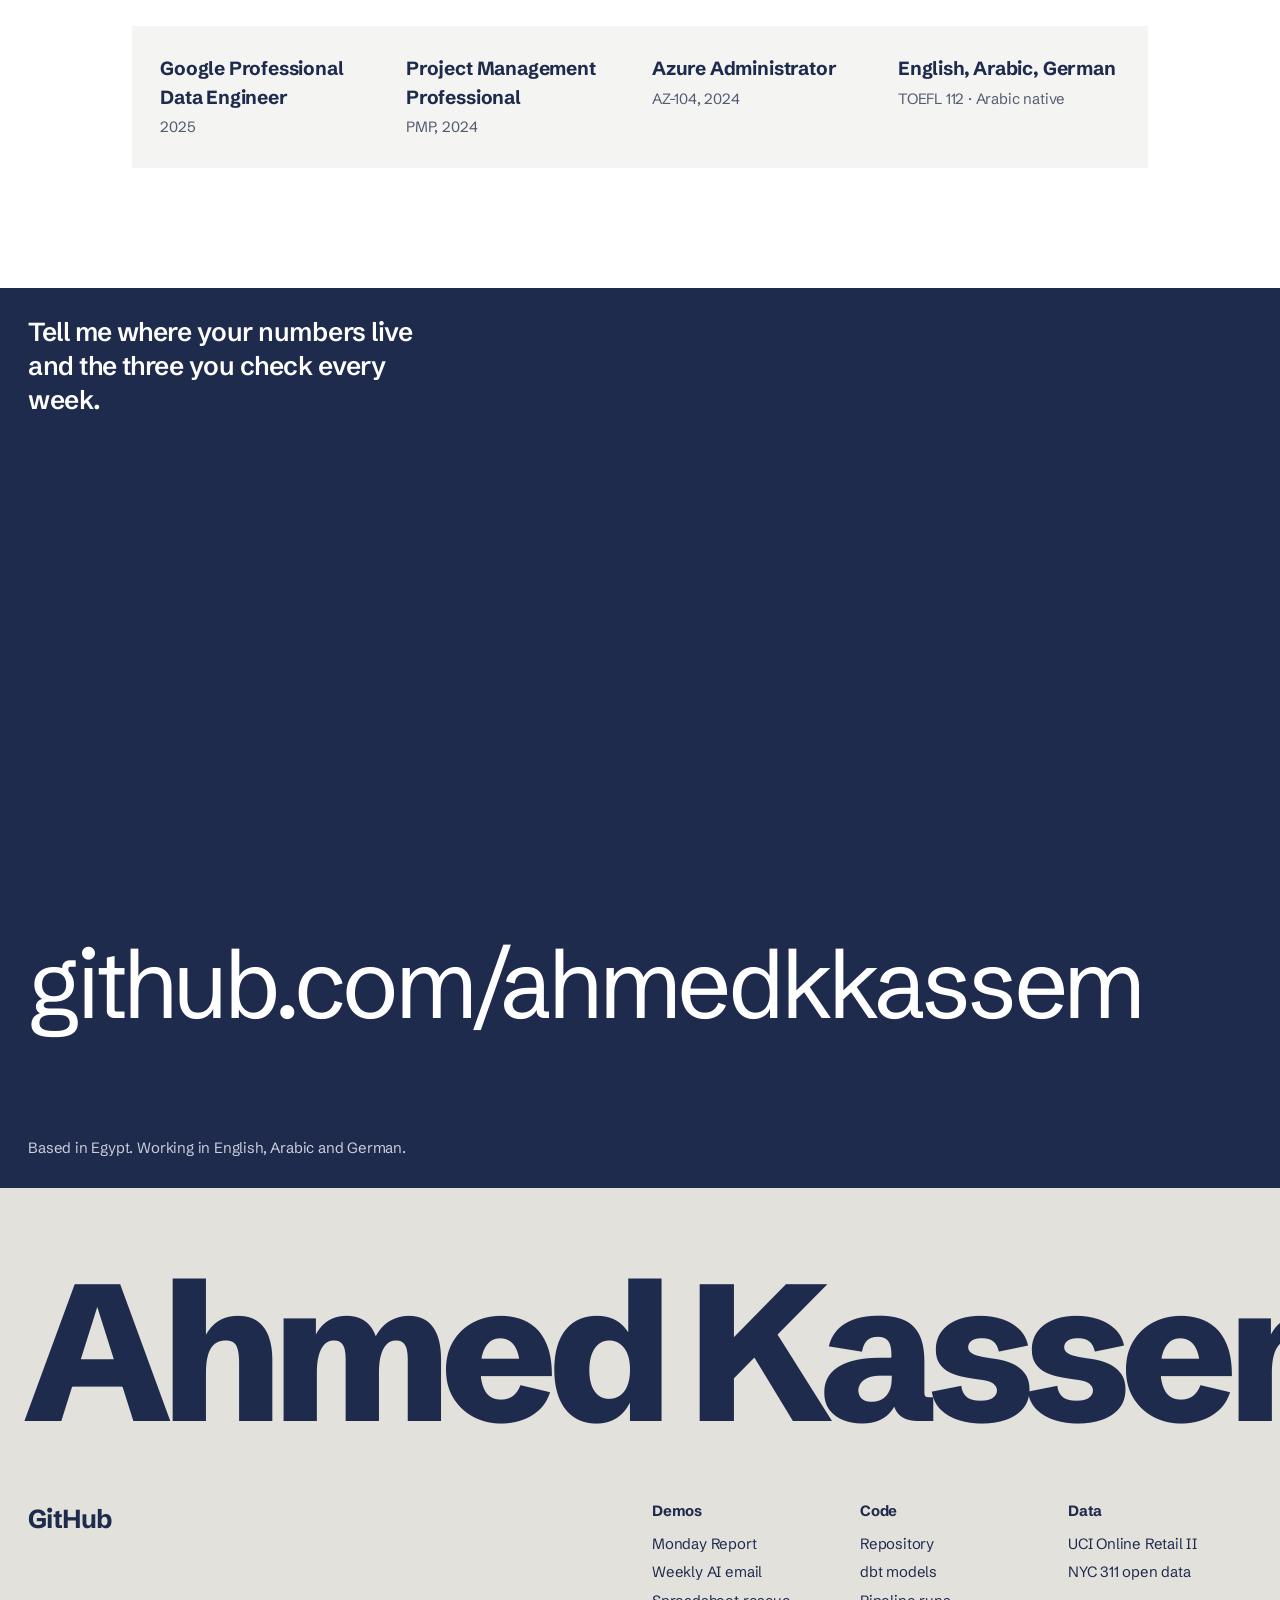
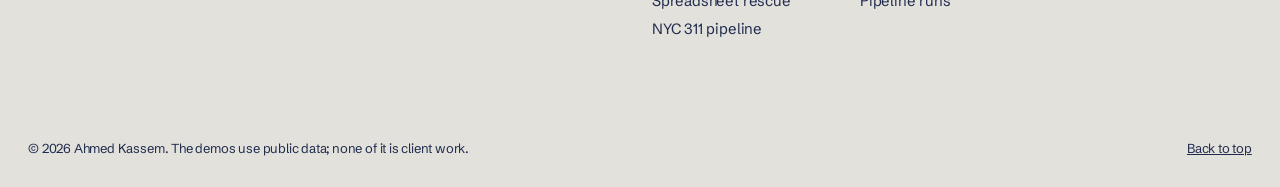
==== commit f3ffc908: "Round 3: exact figures on the receipt, about layout, mobile titles, richer hero crop, cache-busting " ====
--- a/site/index.html
+++ b/site/index.html
@@ -112,8 +112,10 @@
     </section>
 
     <section class="about" id="about" aria-labelledby="about-h">
-      <h2 id="about-h" class="rise">Over ten years keeping systems up</h2>
-      <p class="intro rise">Before data engineering I spent six years at Dell Technologies as an escalation engineer: the last line of support when large customers' systems broke. I build data work the same way. Tested, documented, and boring to run.</p>
+      <div class="about-left">
+        <h2 id="about-h" class="rise">Systems that stay up</h2>
+        <p class="intro rise">More than ten years in enterprise systems. Before data engineering I spent six years at Dell Technologies as an escalation engineer: the last line of support when large customers' systems broke. I build data work the same way. Tested, documented, and boring to run.</p>
+      </div>
       <div class="career">
         <div class="rise"><b>Senior Data Solutions Engineer</b><span>Analytics-platform company · 2025 to now</span><p>Installing, tuning and troubleshooting data platforms for enterprise customers.</p></div>
         <div class="rise"><b>Cloud Principal Engineer</b><span>Dell Technologies · 2022 to 2025</span><p>Level-4 escalation for VxRail, vSAN, VMware Cloud Foundation, Azure and OpenShift. Joined Dell in 2019 as a VxRail senior analyst.</p></div>
--- a/site/assets/home.css
+++ b/site/assets/home.css
@@ -30,7 +30,7 @@
 .skip:focus { left: var(--m); top: var(--m); z-index: 99; background: var(--bg); padding: 8px 12px; }
 
 /* ---------- first screen: the name split to opposite corners ---------- */
-.name { position: absolute; z-index: 3; font-weight: 800; font-size: var(--step-name); line-height: 0.88; letter-spacing: -0.05em; color: var(--ink); white-space: nowrap; pointer-events: none; }
+.name { position: absolute; z-index: 3; font-weight: 800; font-size: var(--step-name); line-height: 0.88; letter-spacing: -0.05em; color: var(--ink); white-space: nowrap; }
 .name.first { top: var(--m); left: var(--m); }
 .name.second { right: var(--m); bottom: var(--m); }
 .sr { position: absolute; width: 1px; height: 1px; overflow: hidden; clip: rect(0 0 0 0); white-space: nowrap; }
@@ -103,10 +103,11 @@
 .band-note p { grid-column: 2 / span 7; color: var(--ink); }
 
 /* ---------- about ---------- */
-.about { padding: 160px var(--m) 120px; display: grid; grid-template-columns: repeat(12, 1fr); grid-template-rows: auto 1fr auto; column-gap: 24px; row-gap: 32px; }
-.about h2 { grid-column: 2 / span 5; font-size: var(--step-head); font-weight: 800; letter-spacing: -0.045em; line-height: 0.95; }
-.about .intro { grid-column: 2 / span 5; color: var(--ink); max-width: 40ch; align-self: start; }
-.career { grid-column: 8 / span 4; grid-row: 1 / span 2; display: grid; gap: 28px; align-content: start; }
+.about { padding: 160px var(--m) 120px; display: grid; grid-template-columns: repeat(12, 1fr); column-gap: 24px; row-gap: 56px; align-items: start; }
+.about-left { grid-column: 2 / span 5; }
+.about h2 { font-size: var(--step-head); font-weight: 800; letter-spacing: -0.045em; line-height: 0.95; }
+.about .intro { margin-top: 24px; color: var(--ink); max-width: 40ch; }
+.career { grid-column: 8 / span 4; display: grid; gap: 28px; align-content: start; }
 .career div { padding-top: 0; }
 .career b { display: block; font-size: var(--step-lead); font-weight: 700; letter-spacing: -0.02em; line-height: 1.2; }
 .career span { display: block; color: var(--muted); font-size: var(--step-small); margin-top: 2px; }
@@ -150,9 +151,8 @@
   .hero.panel { align-content: center; row-gap: 28px; padding-top: calc(var(--step-name) + var(--m) * 2); padding-bottom: calc(var(--step-name) + var(--m) * 2); }
   .hero .site-nav { right: var(--m); }
   .receipt { padding-top: 96px; }
-  .receipt-head, .ledger, .ran-at, .work-head h2, .work-head p, .band-note p, .about h2, .about .intro, .career, .certs { grid-column: 1 / span 12; }
-  .career { grid-row: auto; }
-  .ledger { grid-template-columns: repeat(2, 1fr); gap: 16px; }
+  .receipt-head, .ledger, .ran-at, .work-head h2, .work-head p, .band-note p, .about-left, .career, .certs { grid-column: 1 / span 12; }
+  .ledger { grid-template-columns: repeat(2, 1fr); gap: 40px 16px; }
   .certs { grid-template-columns: repeat(2, 1fr); }
   .site-footer .ways, .site-footer .cols { grid-column: 1 / span 12; }
   .site-footer .cols { margin-top: 40px; }
@@ -162,7 +162,9 @@
   .site-nav { gap: 14px; }
   .site-nav a:not(:last-child) { display: none; }
   .hero-shot { height: 40svh; }
-  .ledger { grid-template-columns: 1fr; }
+  .ledger { grid-template-columns: 1fr; gap: 32px; }
+  .project h3 { font-size: 11vw; }
+  .project .seam { padding: 0 20px; }
   .certs { grid-template-columns: 1fr; padding: 20px; }
   .work-head { padding-top: 96px; }
   .project .meta { font-size: 16px; }
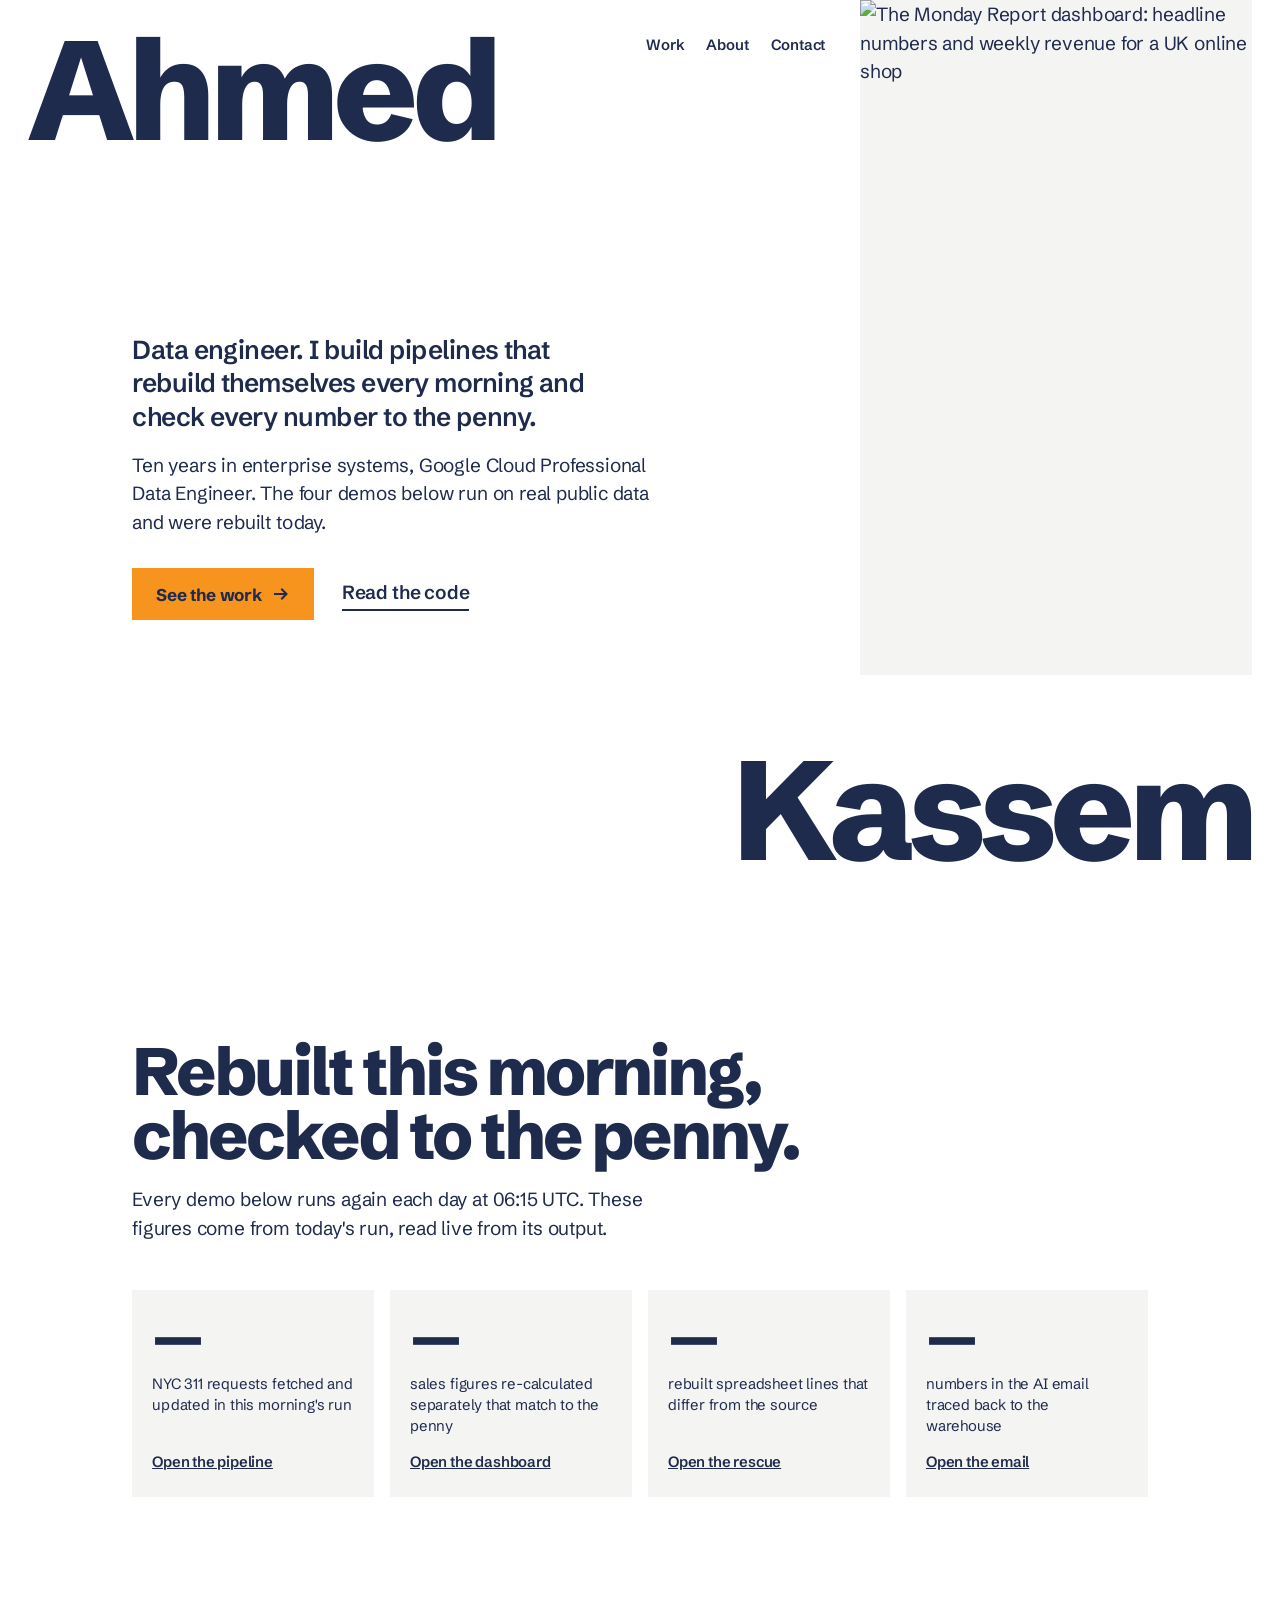
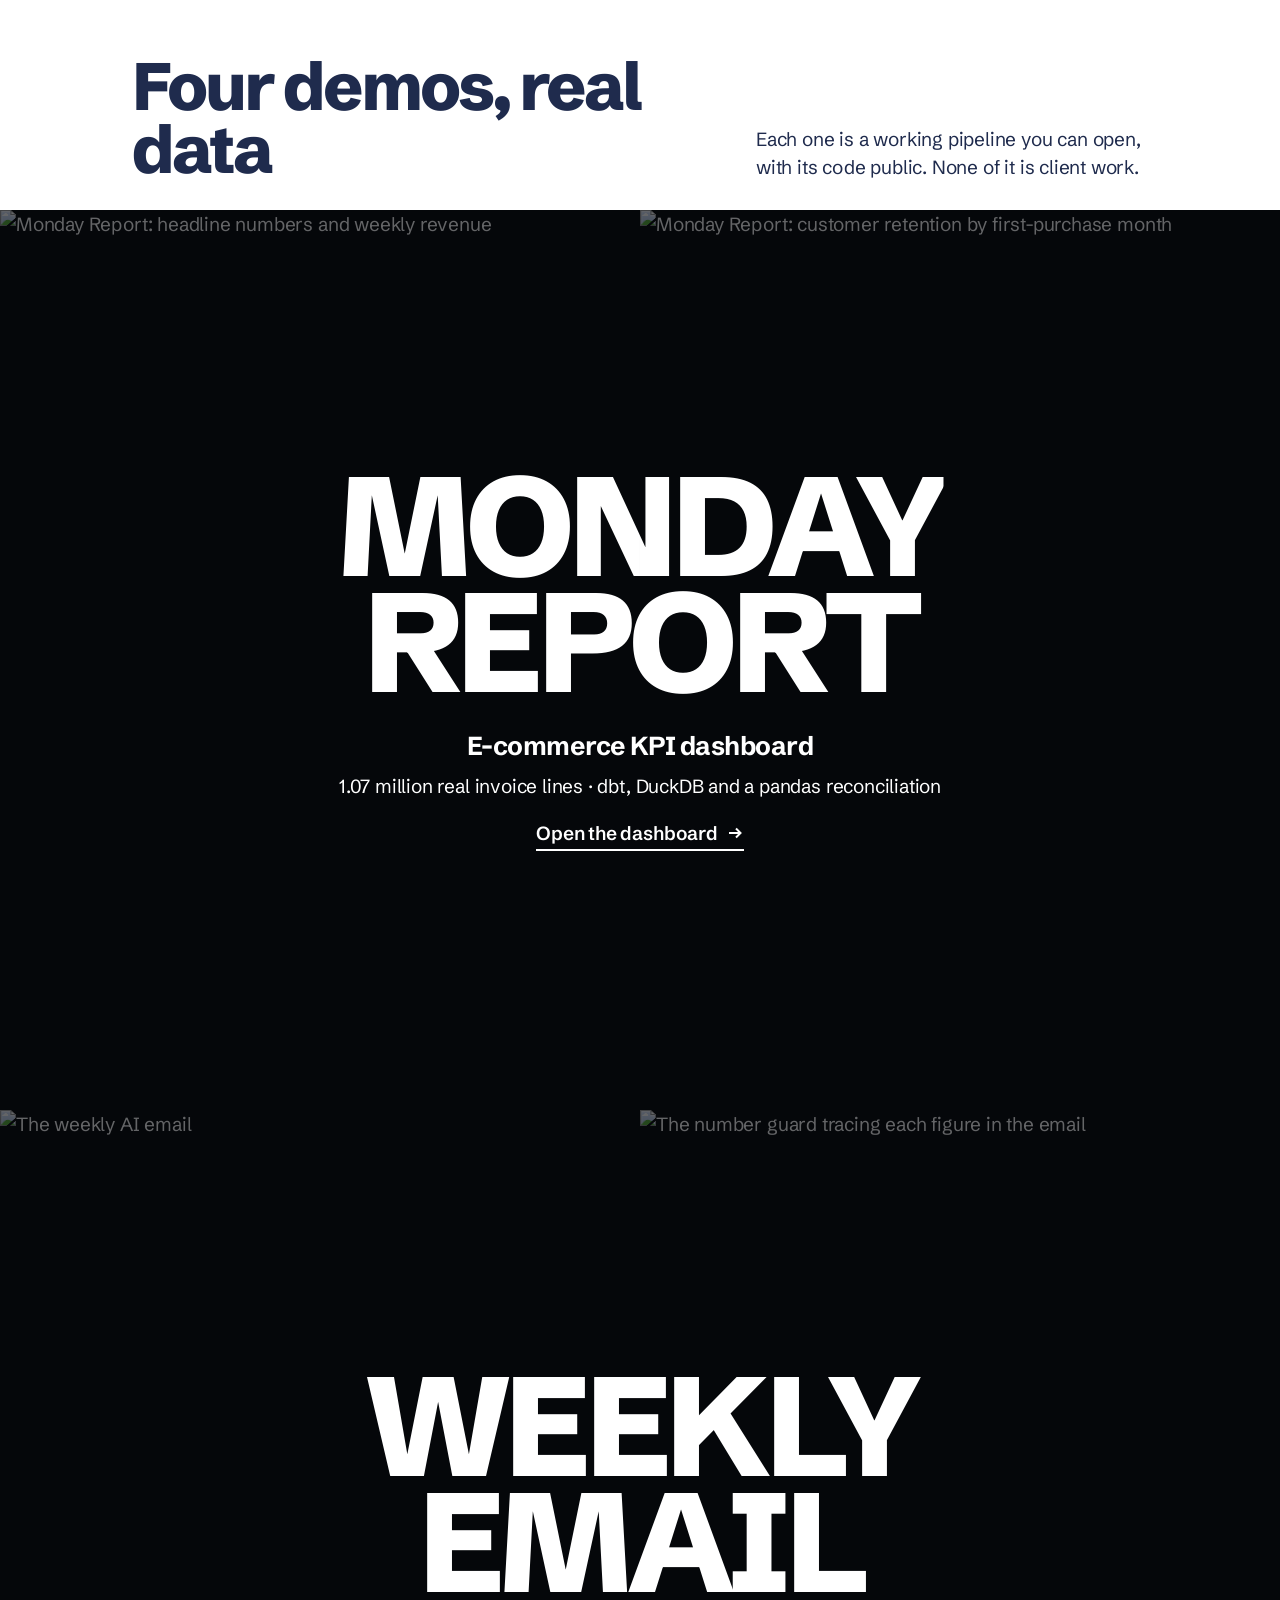
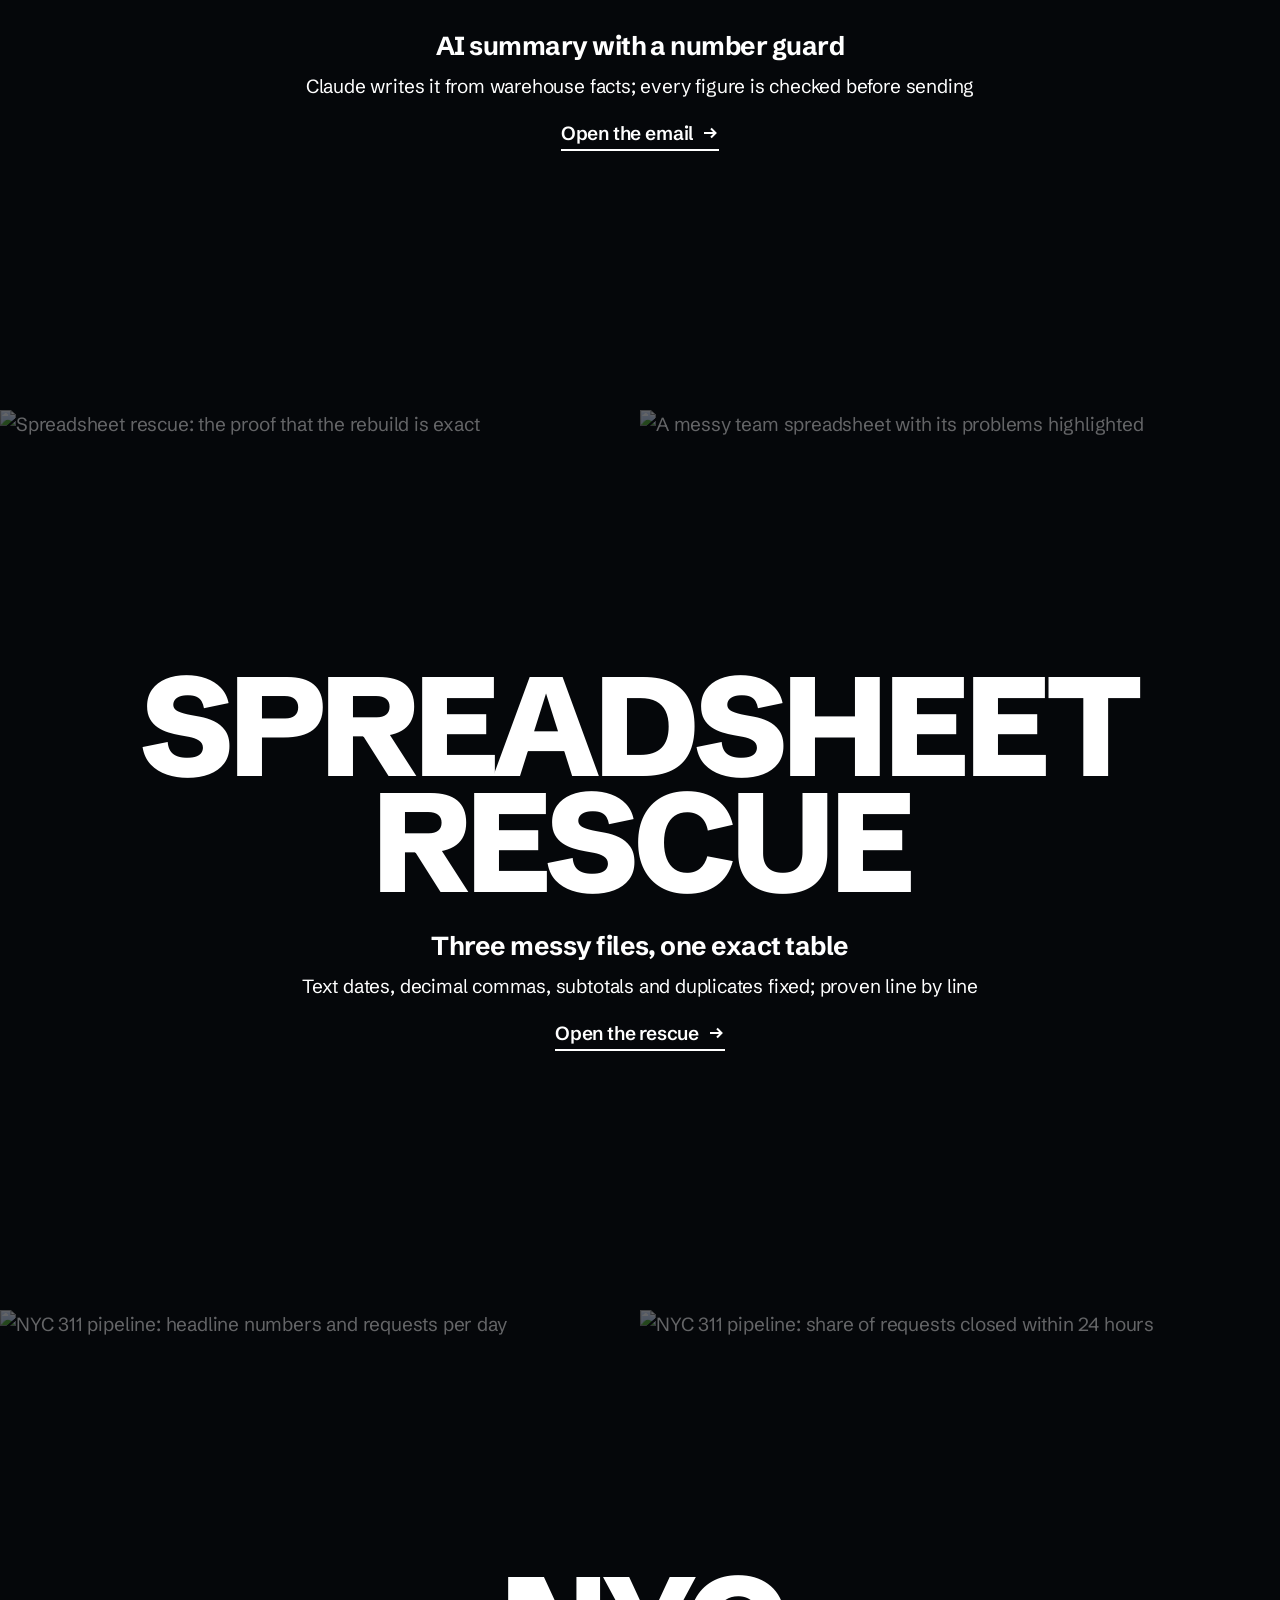
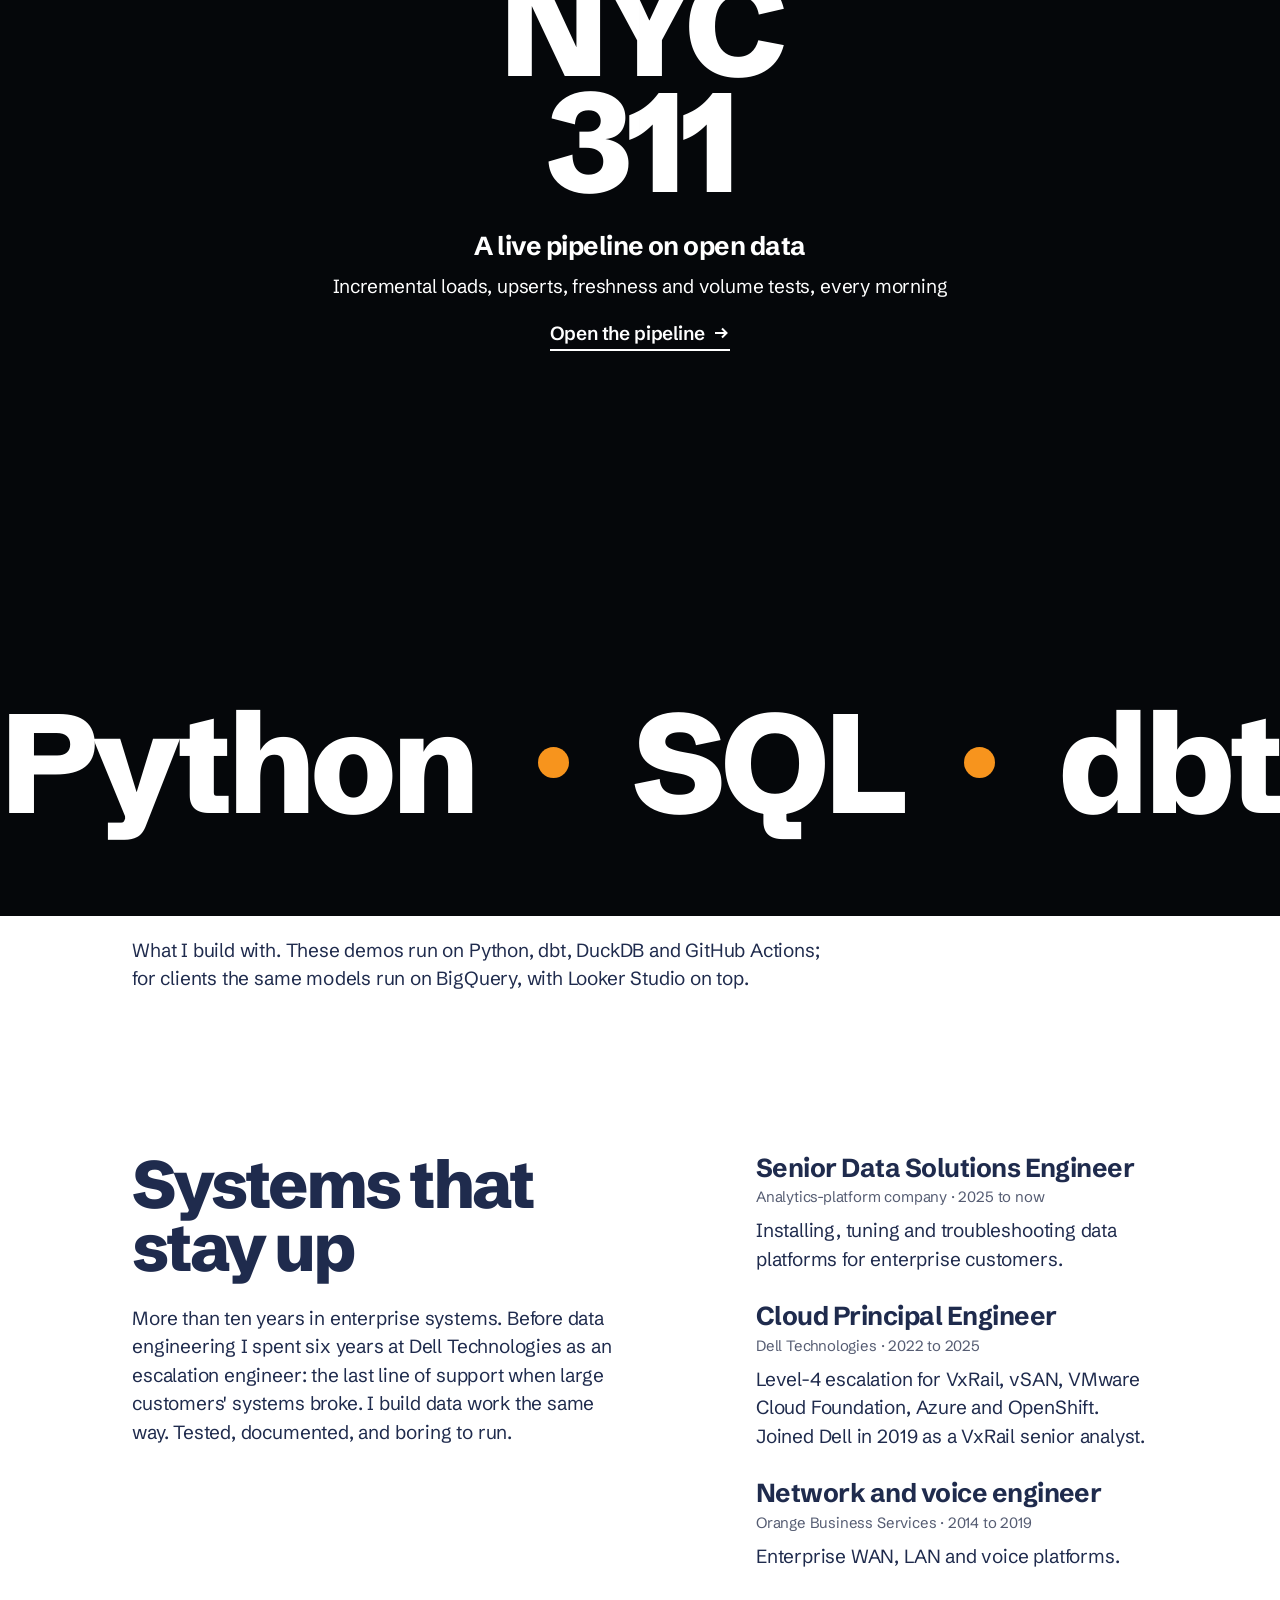
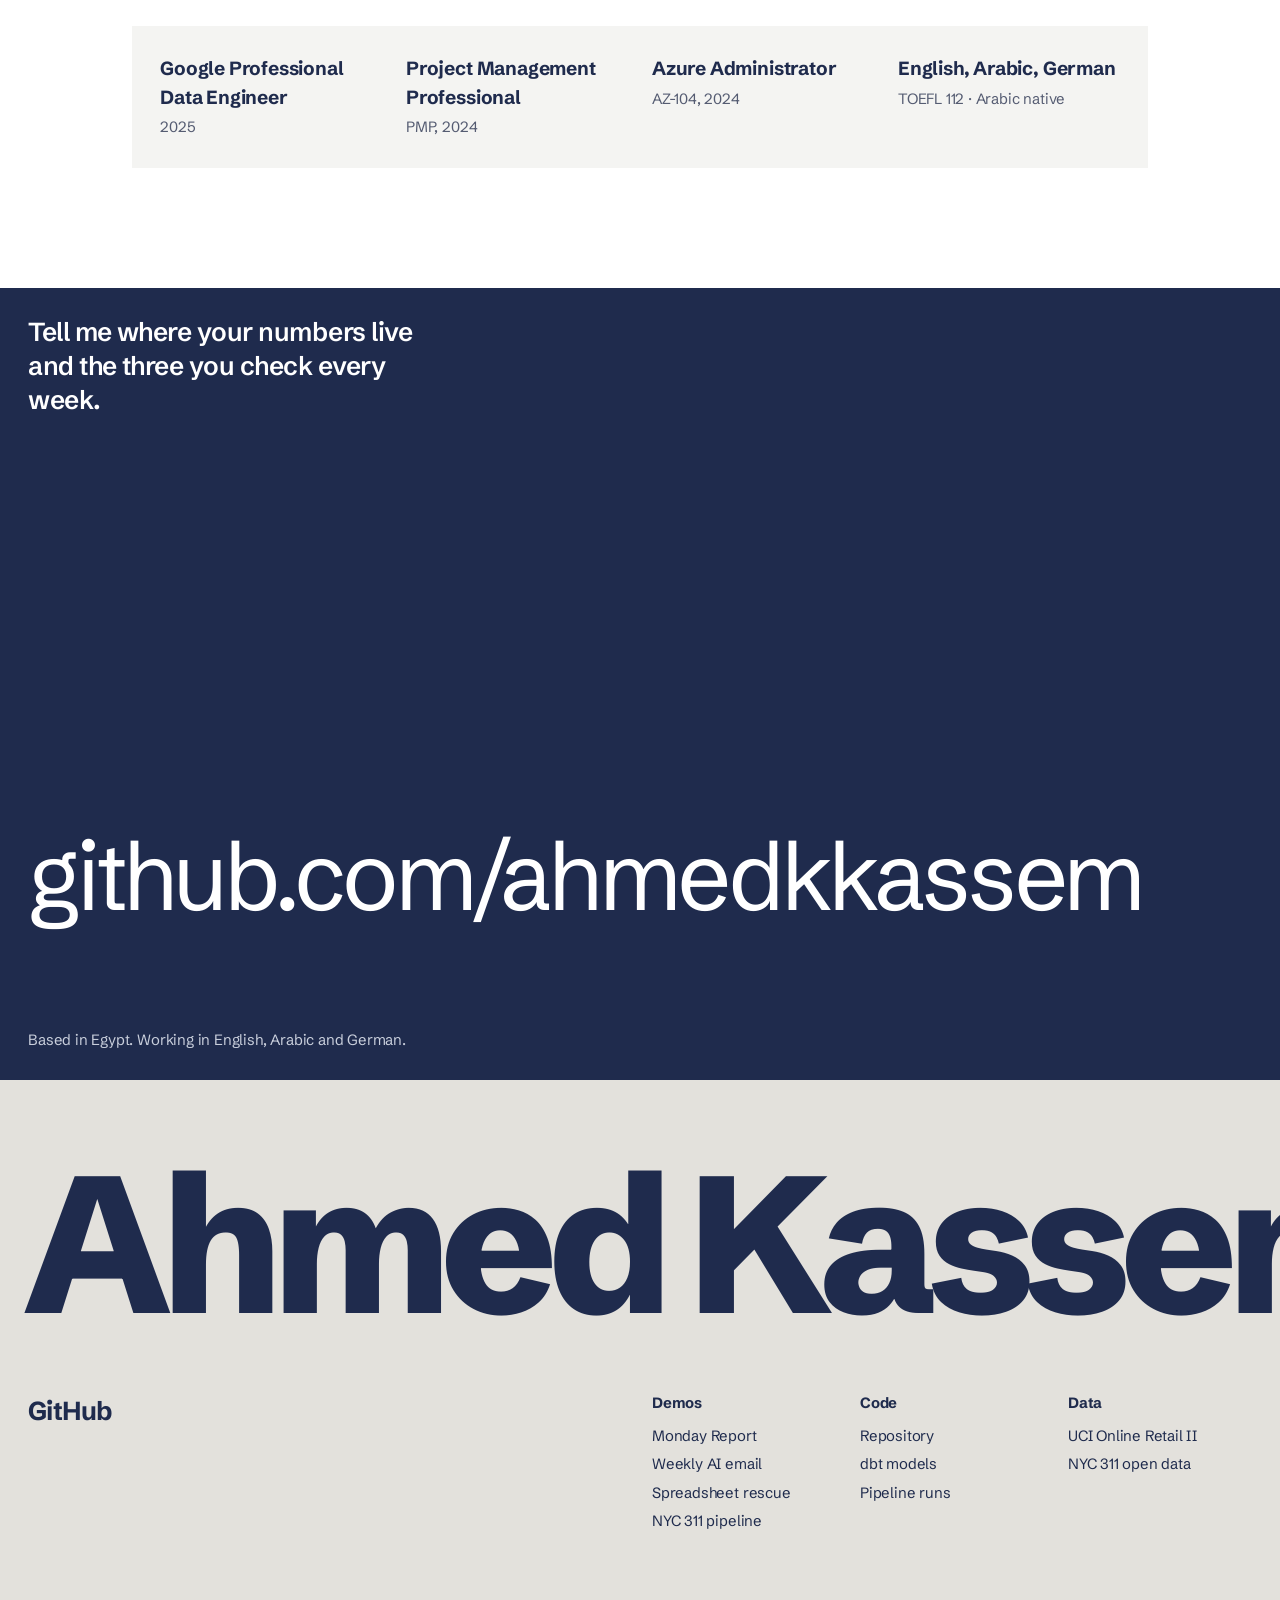
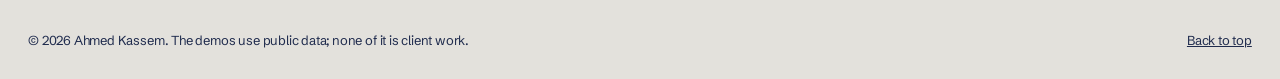
==== commit 06751102: "Round 4: title measured where it is drawn, shorter contact field on tablets Co-Authored-By: Claude O" ====
--- a/site/index.html
+++ b/site/index.html
@@ -21,7 +21,7 @@
   <a class="skip" href="#work">Skip to the work</a>
 
     <section class="panel hero" aria-label="Introduction">
-      <h1 class="name first">Ahmed<span class="sr"> Kassem, data engineer</span></h1>
+      <h1 class="name first" aria-label="Ahmed Kassem, data engineer">Ahmed</h1>
       <div class="name second" aria-hidden="true">Kassem</div>
       <nav class="site-nav" aria-label="Sections">
         <a href="#work">Work</a><a href="#about">About</a><a href="#contact">Contact</a>
--- a/site/assets/home.css
+++ b/site/assets/home.css
@@ -1,5 +1,5 @@
 /* Home page. Direction: "The pinned poster" (taste-skill, seed 1413193830). Navy on white, one face
-   (Schibsted Grotesk), tangerine only on the primary action. No eyebrows, rules, shadows or gradients. */
+   (Schibsted Grotesk), tangerine only on the primary action. Flat surfaces only. */
 :root {
   --bg: #ffffff;
   --surface: #f4f4f2;
@@ -117,7 +117,7 @@
 .certs span { color: var(--muted); font-size: var(--step-small); }
 
 /* ---------- contact: the address as display type ---------- */
-.contact { background: var(--ink); color: #ffffff; min-height: 100svh; padding: var(--m); display: grid; grid-template-rows: auto 1fr auto auto; }
+.contact { background: var(--ink); color: #ffffff; min-height: 88svh; padding: var(--m); display: grid; grid-template-rows: auto 1fr auto auto; }
 .contact h2 { font-size: var(--step-lead); font-weight: 600; max-width: 26ch; line-height: 1.3; letter-spacing: -0.02em; }
 .contact .big { align-self: end; margin-bottom: 12vh; font-size: clamp(40px, 7.4vw, 136px); font-weight: 400; letter-spacing: -0.045em; line-height: 0.95; text-decoration: none; word-break: break-word; transition: color .2s ease; }
 .contact .big:hover { color: var(--accent); }
@@ -155,6 +155,9 @@
   .ledger { grid-template-columns: repeat(2, 1fr); gap: 40px 16px; }
   .certs { grid-template-columns: repeat(2, 1fr); }
   .site-footer .ways, .site-footer .cols { grid-column: 1 / span 12; }
+  .contact { min-height: 0; grid-template-rows: auto auto auto; row-gap: 72px; padding-top: 72px; padding-bottom: 40px; }
+  .contact > span:empty { display: none; }
+  .contact .big { margin-bottom: 0; }
   .site-footer .cols { margin-top: 40px; }
 }
 @media (max-width: 640px) {
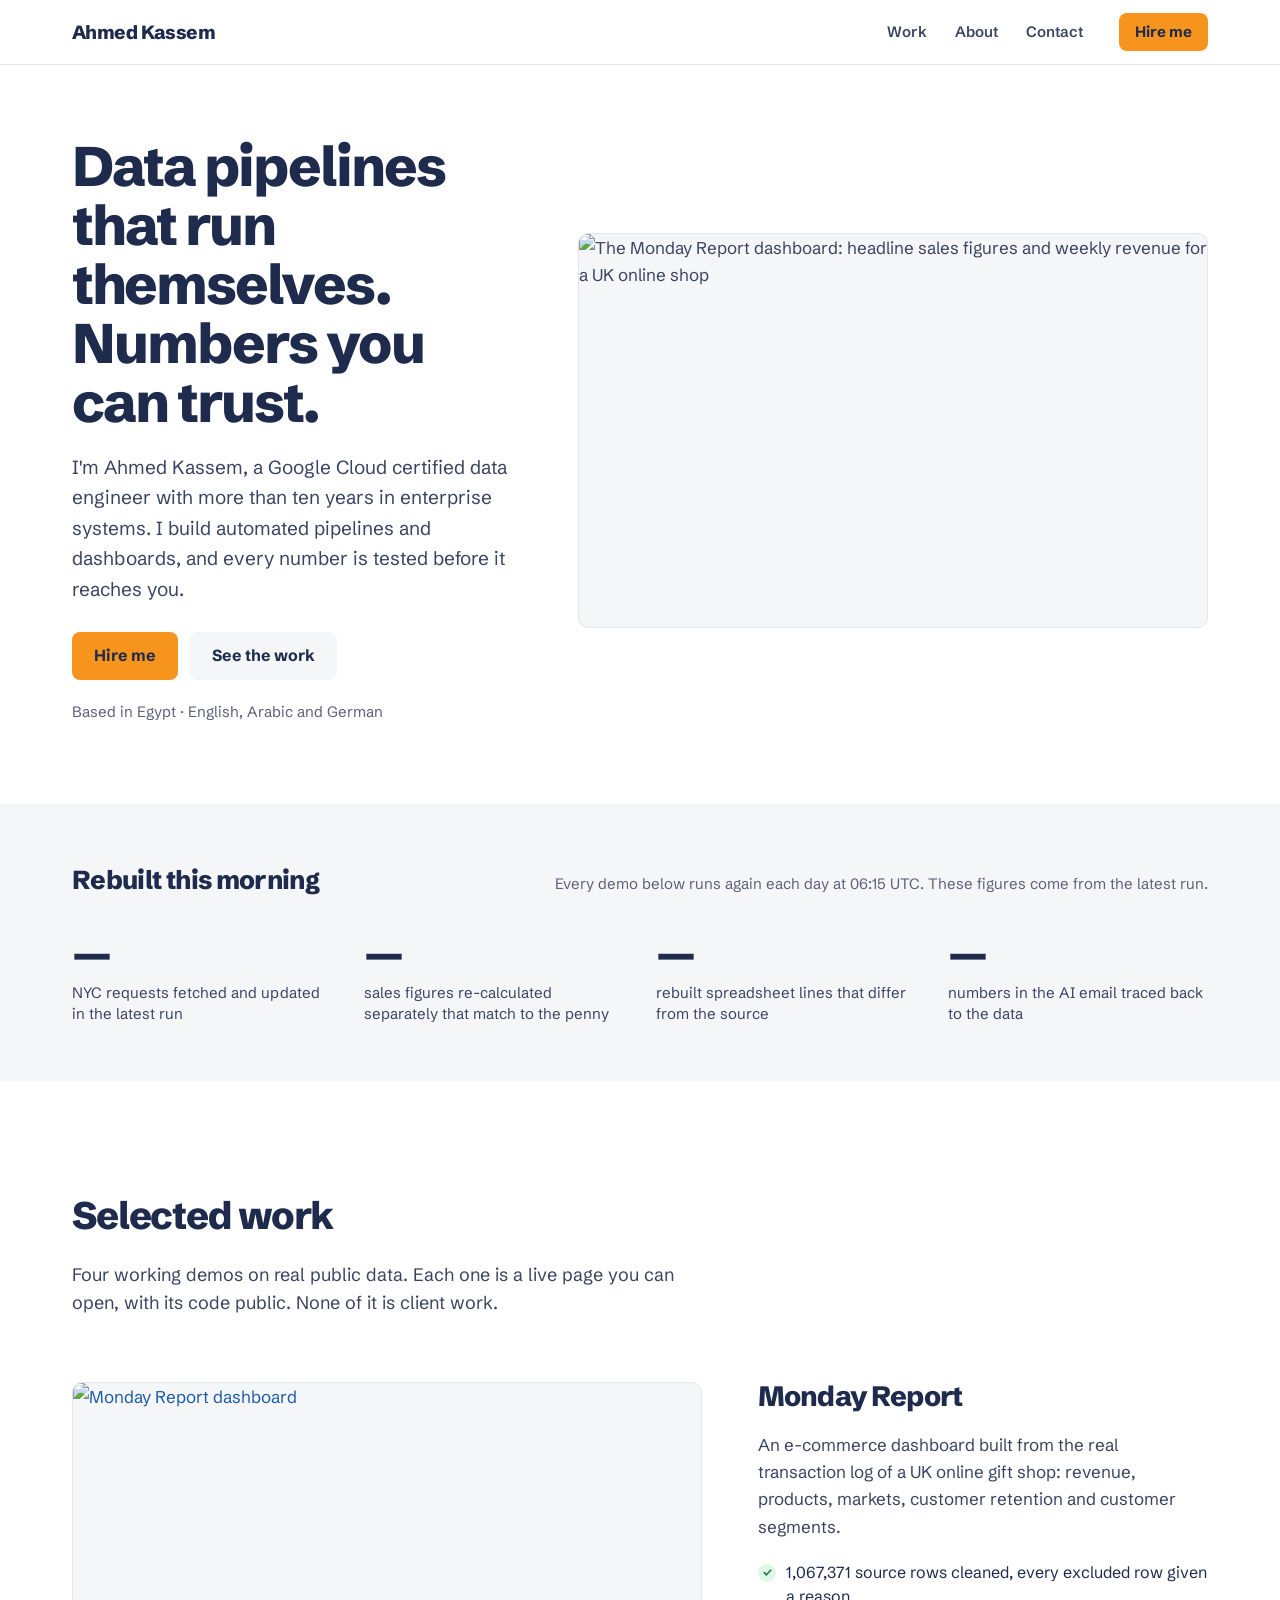
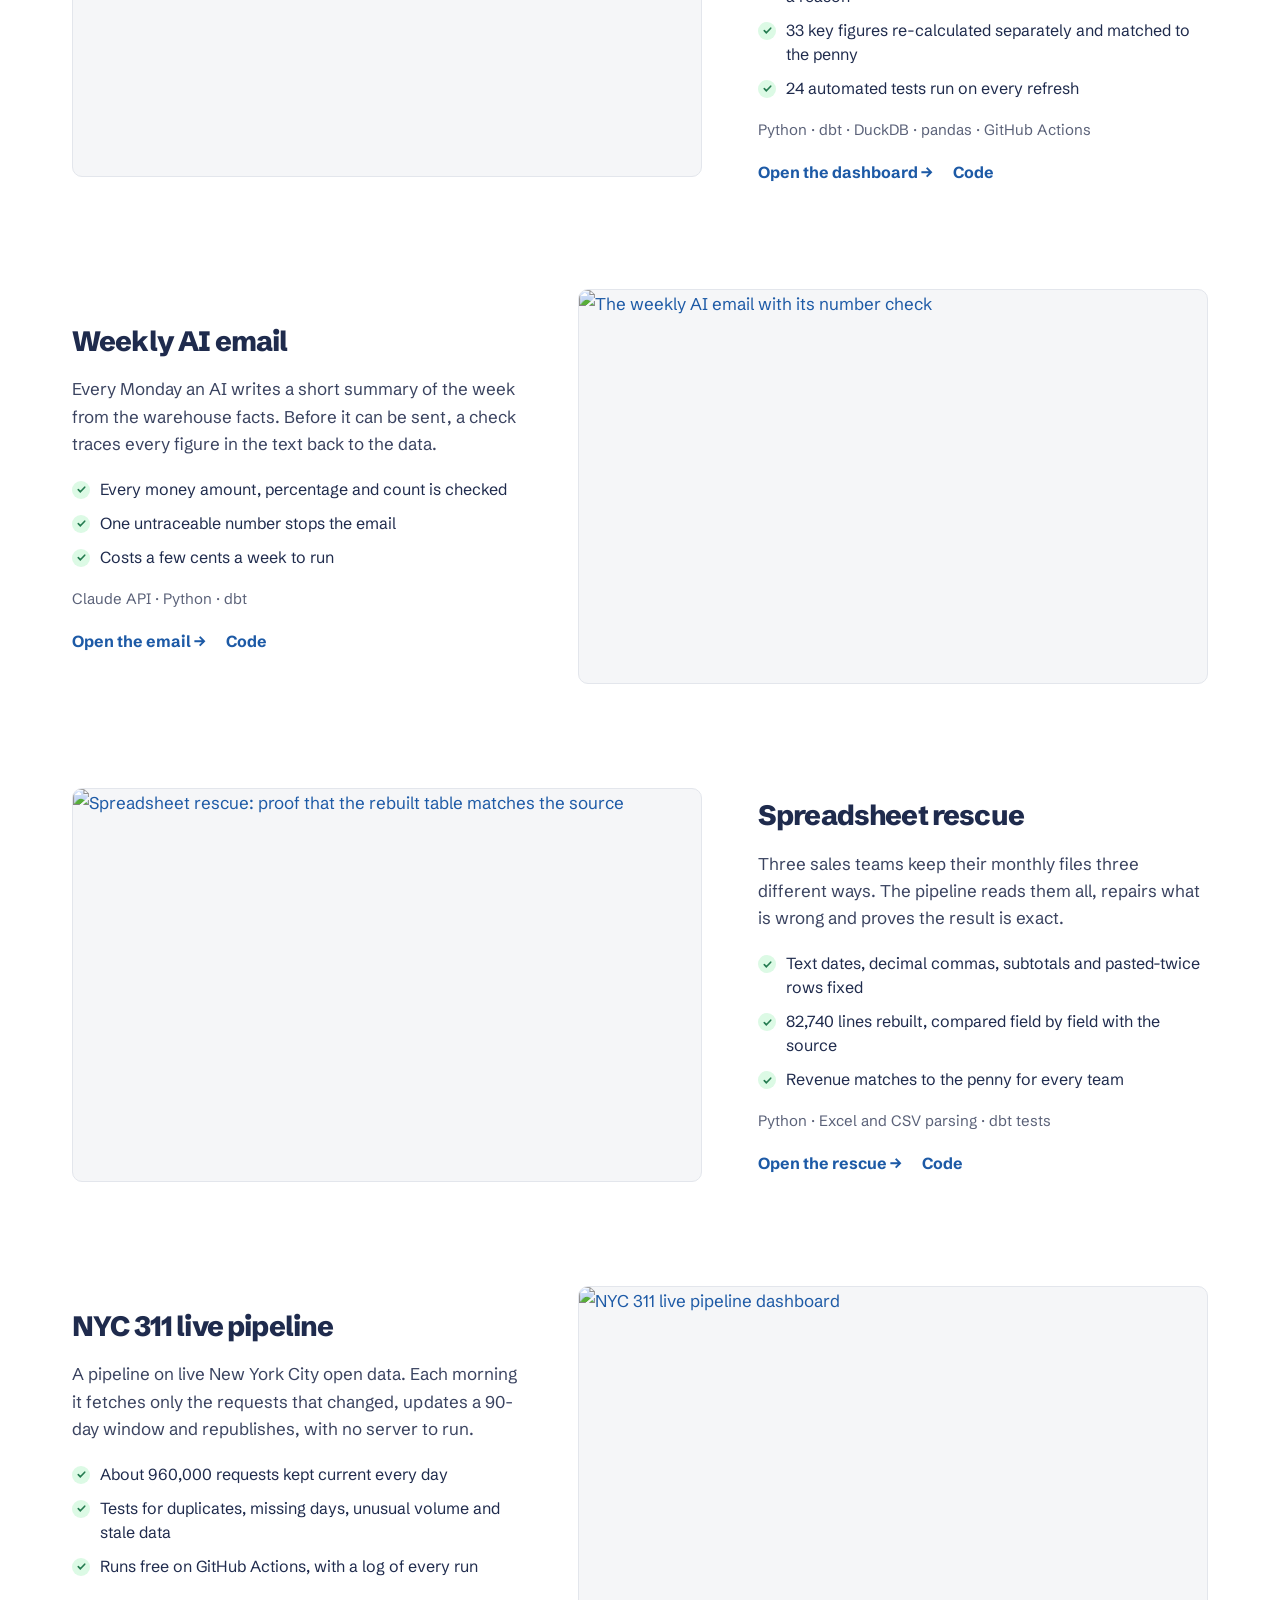
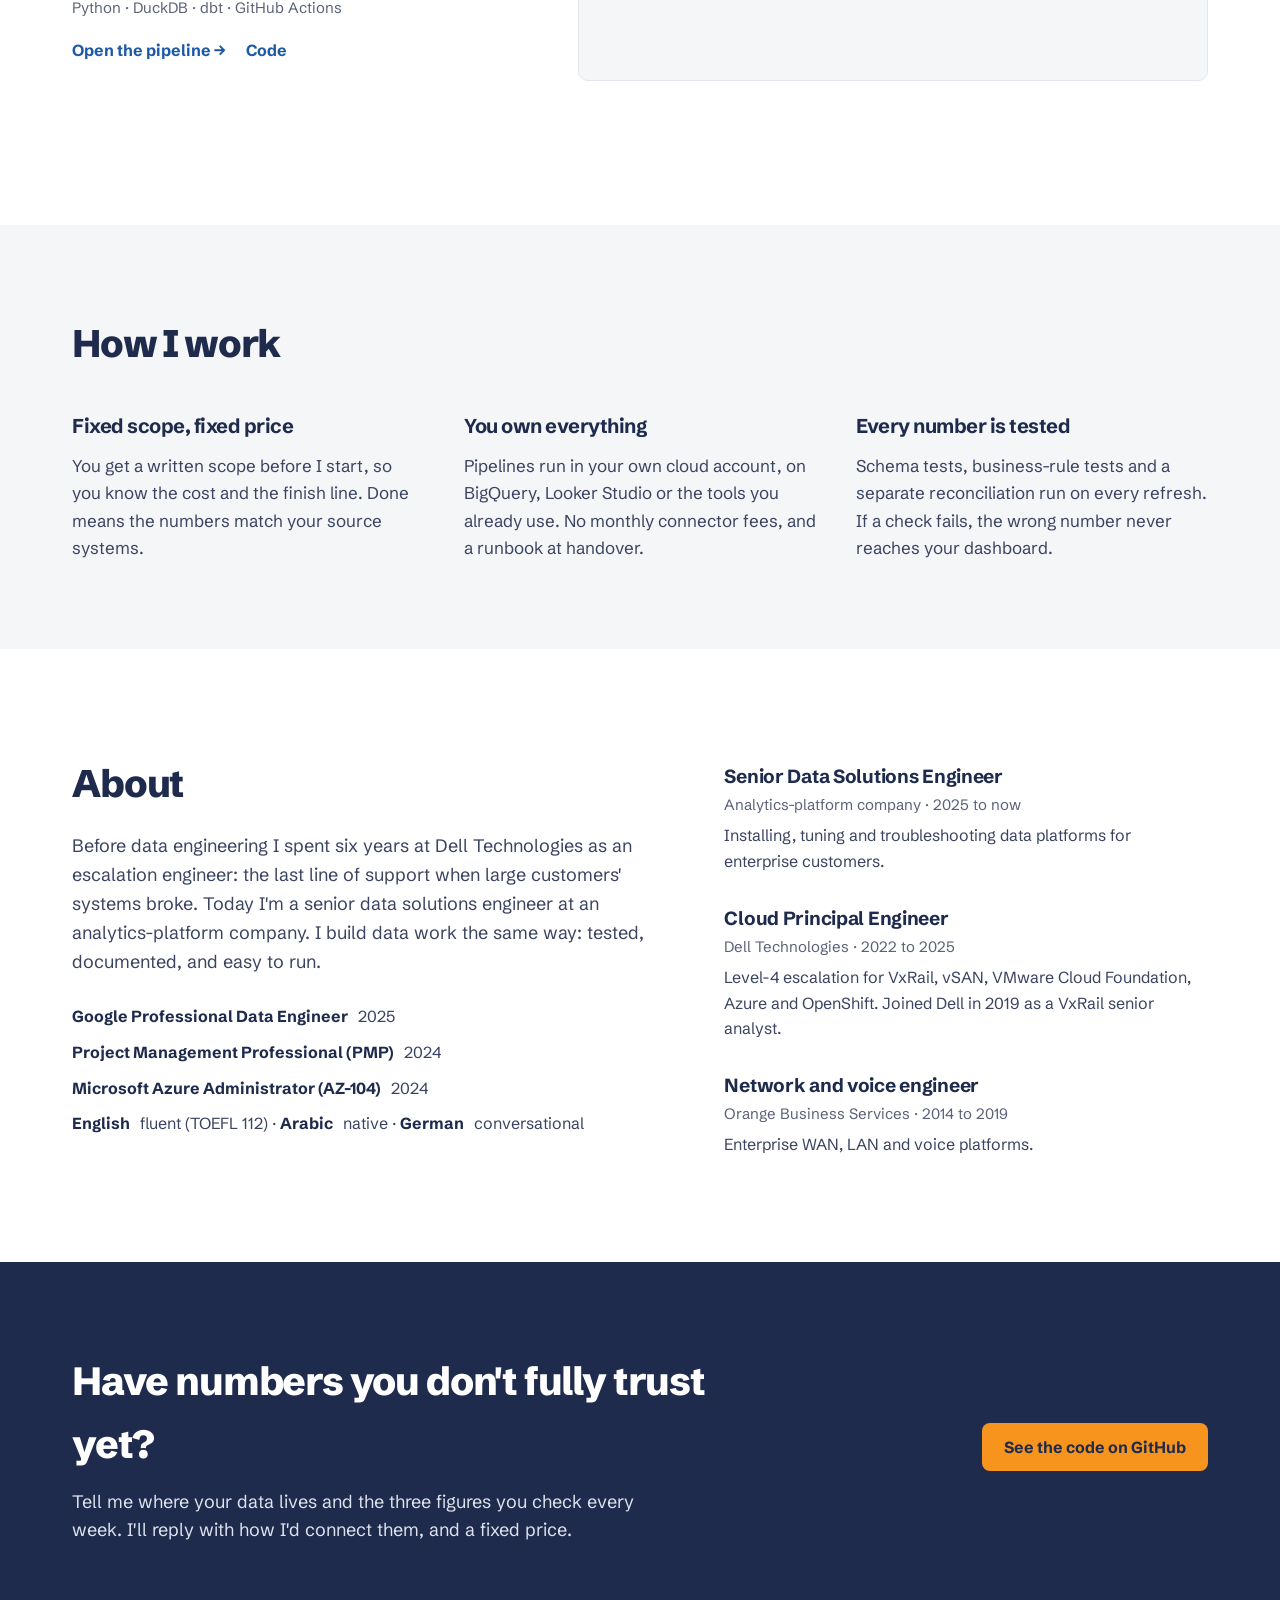
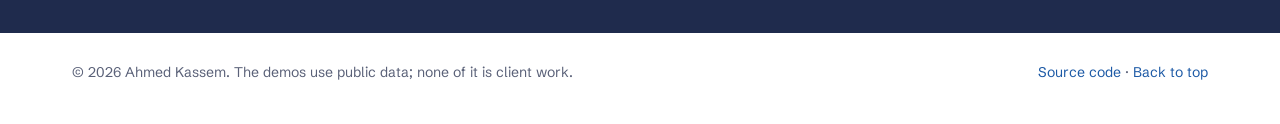
==== commit 4bba3072: "Clean, professional home page; dashboards never hide content; screenshots from the top of each page " ====
--- a/site/index.html
+++ b/site/index.html
@@ -4,10 +4,10 @@
   <meta charset="utf-8">
   <meta name="viewport" content="width=device-width, initial-scale=1">
   <title>Ahmed Kassem, Data Engineer</title>
-  <meta name="description" content="Data engineer. Pipelines that rebuild themselves every morning and check every number to the penny. Four live demos on real public data.">
+  <meta name="description" content="Data engineer. Automated pipelines and dashboards that rebuild themselves every morning and check every number. Four live demos on real public data.">
   <meta property="og:type" content="website">
   <meta property="og:title" content="Ahmed Kassem, Data Engineer">
-  <meta property="og:description" content="Pipelines that rebuild themselves every morning and check every number to the penny. Four live demos on real public data.">
+  <meta property="og:description" content="Automated pipelines and dashboards that rebuild themselves every morning and check every number. Four live demos on real public data.">
   <meta property="og:image" content="https://ahmedkkassem.github.io/data-portfolio/shots/home-og.png">
   <meta property="og:url" content="https://ahmedkkassem.github.io/data-portfolio/">
   <meta name="twitter:card" content="summary_large_image">
@@ -18,136 +18,163 @@
   <link rel="stylesheet" href="assets/home.css">
 </head>
 <body id="top">
-  <a class="skip" href="#work">Skip to the work</a>
+  <header class="nav">
+    <div class="wrap nav-row">
+      <a class="wordmark" href="#top">Ahmed Kassem</a>
+      <nav aria-label="Sections">
+        <a href="#work">Work</a>
+        <a href="#about">About</a>
+        <a href="#contact">Contact</a>
+      </nav>
+      <a class="btn btn-small hire" href="#contact">Hire me</a>
+    </div>
+  </header>
 
-    <section class="panel hero" aria-label="Introduction">
-      <h1 class="name first" aria-label="Ahmed Kassem, data engineer">Ahmed</h1>
-      <div class="name second" aria-hidden="true">Kassem</div>
-      <nav class="site-nav" aria-label="Sections">
-        <a href="#work">Work</a><a href="#about">About</a><a href="#contact">Contact</a>
-      </nav>
-      <div class="hero-copy rise">
-        <p class="lead">Data engineer. I build pipelines that rebuild themselves every morning and check every number to the penny.</p>
-        <p>Ten years in enterprise systems, Google Cloud Professional Data Engineer. The four demos below run on real public data and were rebuilt today.</p>
+  <main>
+    <section class="hero wrap" aria-labelledby="hero-h">
+      <div class="hero-text">
+        <h1 id="hero-h">Data pipelines that run themselves. Numbers you can trust.</h1>
+        <p class="lead">I'm Ahmed Kassem, a Google Cloud certified data engineer with more than ten years in enterprise systems. I build automated pipelines and dashboards, and every number is tested before it reaches you.</p>
         <div class="actions">
-          <a class="btn" id="cta" href="#work">See the work <svg viewBox="0 0 18 18" fill="none" aria-hidden="true"><path d="M3 9h11M10 4.5 14.5 9 10 13.5" stroke="currentColor" stroke-width="2" stroke-linecap="square"/></svg></a>
-          <a class="link" href="https://github.com/ahmedkkassem/data-portfolio">Read the code</a>
+          <a class="btn hire" href="#contact">Hire me</a>
+          <a class="btn btn-quiet" href="#work">See the work</a>
         </div>
+        <p class="meta">Based in Egypt · English, Arabic and German</p>
       </div>
-      <figure class="hero-shot" style="margin:0">
-        <img src="shots/hero-retail.png" width="900" height="1100" alt="The Monday Report dashboard: headline numbers and weekly revenue for a UK online shop">
+      <figure class="frame hero-shot">
+        <img src="shots/demo-retail.png" width="1280" height="800" alt="The Monday Report dashboard: headline sales figures and weekly revenue for a UK online shop">
       </figure>
     </section>
 
-    <section class="receipt" id="today" aria-labelledby="today-h">
-      <div class="receipt-head rise">
-        <h2 id="today-h">Rebuilt this morning, checked to the penny.</h2>
-        <p>Every demo below runs again each day at 06:15 UTC. These figures come from today's run, read live from its output.</p>
+    <section class="today" aria-labelledby="today-h">
+      <div class="wrap">
+        <div class="today-head">
+          <h2 id="today-h">Rebuilt this morning</h2>
+          <p id="ran-at">Every demo below runs again each day at 06:15 UTC. These figures come from the latest run.</p>
+        </div>
+        <dl class="figures" id="figures">
+          <div><dt>NYC requests fetched and updated in the latest run</dt><dd data-k="nyc">…</dd></div>
+          <div><dt>sales figures re-calculated separately that match to the penny</dt><dd data-k="rec">…</dd></div>
+          <div><dt>rebuilt spreadsheet lines that differ from the source</dt><dd data-k="sheets">…</dd></div>
+          <div><dt>numbers in the AI email traced back to the data</dt><dd data-k="guard">…</dd></div>
+        </dl>
       </div>
-      <div class="ledger" id="ledger">
-        <div class="rise"><b data-k="nyc">…</b><span>NYC 311 requests fetched and updated in this morning's run</span><a href="ops/">Open the pipeline</a></div>
-        <div class="rise"><b data-k="rec">…</b><span>sales figures re-calculated separately that match to the penny</span><a href="retail/">Open the dashboard</a></div>
-        <div class="rise"><b data-k="sheets">…</b><span>rebuilt spreadsheet lines that differ from the source</span><a href="spreadsheets/">Open the rescue</a></div>
-        <div class="rise"><b data-k="guard">…</b><span>numbers in the AI email traced back to the warehouse</span><a href="email/">Open the email</a></div>
-      </div>
-      <p class="ran-at" id="ran-at"></p>
     </section>
 
-  <main id="work">
-    <div class="work-head">
-      <h2 class="rise">Four demos, real data</h2>
-      <p class="rise">Each one is a working pipeline you can open, with its code public. None of it is client work.</p>
-    </div>
+    <section class="work wrap" id="work" aria-labelledby="work-h">
+      <div class="section-intro">
+        <h2 id="work-h">Selected work</h2>
+        <p>Four working demos on real public data. Each one is a live page you can open, with its code public. None of it is client work.</p>
+      </div>
 
-    <article class="project" aria-labelledby="p1">
-      <div class="pane left"><img src="shots/pane-retail-a.png" width="720" height="900" alt="Monday Report: headline numbers and weekly revenue" loading="lazy"></div>
-      <div class="pane right"><img src="shots/pane-retail-b.png" width="720" height="900" alt="Monday Report: customer retention by first-purchase month" loading="lazy"></div>
-      <div class="seam">
-        <div>
-          <h3 id="p1" data-text="Monday&#10;report"><span class="half">Monday<br>report</span></h3>
-          <div class="meta"><strong>E-commerce KPI dashboard</strong>1.07 million real invoice lines · dbt, DuckDB and a pandas reconciliation<br><a class="link" href="retail/">Open the dashboard <svg viewBox="0 0 18 18" fill="none" aria-hidden="true"><path d="M3 9h11M10 4.5 14.5 9 10 13.5" stroke="currentColor" stroke-width="2"/></svg></a></div>
+      <article class="project">
+        <a class="frame" href="retail/"><img src="shots/demo-retail.png" width="1280" height="800" loading="lazy" alt="Monday Report dashboard"></a>
+        <div class="project-text">
+          <h3>Monday Report</h3>
+          <p>An e-commerce dashboard built from the real transaction log of a UK online gift shop: revenue, products, markets, customer retention and customer segments.</p>
+          <ul class="proof">
+            <li>1,067,371 source rows cleaned, every excluded row given a reason</li>
+            <li>33 key figures re-calculated separately and matched to the penny</li>
+            <li>24 automated tests run on every refresh</li>
+          </ul>
+          <p class="stack">Python · dbt · DuckDB · pandas · GitHub Actions</p>
+          <p class="links"><a class="go" href="retail/">Open the dashboard</a><a href="https://github.com/ahmedkkassem/data-portfolio/tree/main/dbt/models/retail">Code</a></p>
+        </div>
+      </article>
+
+      <article class="project flip">
+        <a class="frame" href="email/"><img src="shots/demo-email.png" width="1280" height="800" loading="lazy" alt="The weekly AI email with its number check"></a>
+        <div class="project-text">
+          <h3>Weekly AI email</h3>
+          <p>Every Monday an AI writes a short summary of the week from the warehouse facts. Before it can be sent, a check traces every figure in the text back to the data.</p>
+          <ul class="proof">
+            <li>Every money amount, percentage and count is checked</li>
+            <li>One untraceable number stops the email</li>
+            <li>Costs a few cents a week to run</li>
+          </ul>
+          <p class="stack">Claude API · Python · dbt</p>
+          <p class="links"><a class="go" href="email/">Open the email</a><a href="https://github.com/ahmedkkassem/data-portfolio/blob/main/checks/number_guard.py">Code</a></p>
+        </div>
+      </article>
+
+      <article class="project">
+        <a class="frame" href="spreadsheets/"><img src="shots/demo-spreadsheets.png" width="1280" height="800" loading="lazy" alt="Spreadsheet rescue: proof that the rebuilt table matches the source"></a>
+        <div class="project-text">
+          <h3>Spreadsheet rescue</h3>
+          <p>Three sales teams keep their monthly files three different ways. The pipeline reads them all, repairs what is wrong and proves the result is exact.</p>
+          <ul class="proof">
+            <li>Text dates, decimal commas, subtotals and pasted-twice rows fixed</li>
+            <li>82,740 lines rebuilt, compared field by field with the source</li>
+            <li>Revenue matches to the penny for every team</li>
+          </ul>
+          <p class="stack">Python · Excel and CSV parsing · dbt tests</p>
+          <p class="links"><a class="go" href="spreadsheets/">Open the rescue</a><a href="https://github.com/ahmedkkassem/data-portfolio/tree/main/pipelines/spreadsheets">Code</a></p>
+        </div>
+      </article>
+
+      <article class="project flip">
+        <a class="frame" href="ops/"><img src="shots/demo-ops.png" width="1280" height="800" loading="lazy" alt="NYC 311 live pipeline dashboard"></a>
+        <div class="project-text">
+          <h3>NYC 311 live pipeline</h3>
+          <p>A pipeline on live New York City open data. Each morning it fetches only the requests that changed, updates a 90-day window and republishes, with no server to run.</p>
+          <ul class="proof">
+            <li>About 960,000 requests kept current every day</li>
+            <li>Tests for duplicates, missing days, unusual volume and stale data</li>
+            <li>Runs free on GitHub Actions, with a log of every run</li>
+          </ul>
+          <p class="stack">Python · DuckDB · dbt · GitHub Actions</p>
+          <p class="links"><a class="go" href="ops/">Open the pipeline</a><a href="https://github.com/ahmedkkassem/data-portfolio/blob/main/pipelines/nyc311/extract_load.py">Code</a></p>
+        </div>
+      </article>
+    </section>
+
+    <section class="approach" aria-labelledby="approach-h">
+      <div class="wrap">
+        <h2 id="approach-h">How I work</h2>
+        <div class="cols">
+          <div><h3>Fixed scope, fixed price</h3><p>You get a written scope before I start, so you know the cost and the finish line. Done means the numbers match your source systems.</p></div>
+          <div><h3>You own everything</h3><p>Pipelines run in your own cloud account, on BigQuery, Looker Studio or the tools you already use. No monthly connector fees, and a runbook at handover.</p></div>
+          <div><h3>Every number is tested</h3><p>Schema tests, business-rule tests and a separate reconciliation run on every refresh. If a check fails, the wrong number never reaches your dashboard.</p></div>
         </div>
       </div>
-    </article>
-
-    <article class="project" aria-labelledby="p2">
-      <div class="pane left"><img src="shots/pane-email-a.png" width="720" height="900" alt="The weekly AI email" loading="lazy"></div>
-      <div class="pane right"><img src="shots/pane-email-b.png" width="720" height="900" alt="The number guard tracing each figure in the email" loading="lazy"></div>
-      <div class="seam">
-        <div>
-          <h3 id="p2" data-text="Weekly&#10;email"><span class="half">Weekly<br>email</span></h3>
-          <div class="meta"><strong>AI summary with a number guard</strong>Claude writes it from warehouse facts; every figure is checked before sending<br><a class="link" href="email/">Open the email <svg viewBox="0 0 18 18" fill="none" aria-hidden="true"><path d="M3 9h11M10 4.5 14.5 9 10 13.5" stroke="currentColor" stroke-width="2"/></svg></a></div>
-        </div>
-      </div>
-    </article>
-
-    <article class="project" aria-labelledby="p3">
-      <div class="pane left"><img src="shots/pane-spreadsheets-a.png" width="720" height="900" alt="Spreadsheet rescue: the proof that the rebuild is exact" loading="lazy"></div>
-      <div class="pane right"><img src="shots/pane-spreadsheets-b.png" width="720" height="900" alt="A messy team spreadsheet with its problems highlighted" loading="lazy"></div>
-      <div class="seam">
-        <div>
-          <h3 id="p3" data-text="Spreadsheet&#10;rescue"><span class="half">Spreadsheet<br>rescue</span></h3>
-          <div class="meta"><strong>Three messy files, one exact table</strong>Text dates, decimal commas, subtotals and duplicates fixed; proven line by line<br><a class="link" href="spreadsheets/">Open the rescue <svg viewBox="0 0 18 18" fill="none" aria-hidden="true"><path d="M3 9h11M10 4.5 14.5 9 10 13.5" stroke="currentColor" stroke-width="2"/></svg></a></div>
-        </div>
-      </div>
-    </article>
-
-    <article class="project" aria-labelledby="p4">
-      <div class="pane left"><img src="shots/pane-ops-a.png" width="720" height="900" alt="NYC 311 pipeline: headline numbers and requests per day" loading="lazy"></div>
-      <div class="pane right"><img src="shots/pane-ops-b.png" width="720" height="900" alt="NYC 311 pipeline: share of requests closed within 24 hours" loading="lazy"></div>
-      <div class="seam">
-        <div>
-          <h3 id="p4" data-text="NYC&#10;311"><span class="half">NYC<br>311</span></h3>
-          <div class="meta"><strong>A live pipeline on open data</strong>Incremental loads, upserts, freshness and volume tests, every morning<br><a class="link" href="ops/">Open the pipeline <svg viewBox="0 0 18 18" fill="none" aria-hidden="true"><path d="M3 9h11M10 4.5 14.5 9 10 13.5" stroke="currentColor" stroke-width="2"/></svg></a></div>
-        </div>
-      </div>
-    </article>
-
-    <section aria-labelledby="stack-h">
-      <h2 id="stack-h" class="skip">The tools I build with</h2>
-      <div class="band" aria-hidden="true">
-        <div class="track" id="track"><span>Python</span><span>SQL</span><span>dbt</span><span>DuckDB</span><span>BigQuery</span><span>Looker Studio</span><span>GitHub Actions</span><span>pandas</span><span>Claude API</span></div>
-      </div>
-      <div class="band-note"><p class="rise">What I build with. These demos run on Python, dbt, DuckDB and GitHub Actions; for clients the same models run on BigQuery, with Looker Studio on top.</p></div>
     </section>
 
-    <section class="about" id="about" aria-labelledby="about-h">
-      <div class="about-left">
-        <h2 id="about-h" class="rise">Systems that stay up</h2>
-        <p class="intro rise">More than ten years in enterprise systems. Before data engineering I spent six years at Dell Technologies as an escalation engineer: the last line of support when large customers' systems broke. I build data work the same way. Tested, documented, and boring to run.</p>
+    <section class="about wrap" id="about" aria-labelledby="about-h">
+      <div class="about-text">
+        <h2 id="about-h">About</h2>
+        <p>Before data engineering I spent six years at Dell Technologies as an escalation engineer: the last line of support when large customers' systems broke. Today I'm a senior data solutions engineer at an analytics-platform company. I build data work the same way: tested, documented, and easy to run.</p>
+        <ul class="certs">
+          <li><b>Google Professional Data Engineer</b> 2025</li>
+          <li><b>Project Management Professional (PMP)</b> 2024</li>
+          <li><b>Microsoft Azure Administrator (AZ-104)</b> 2024</li>
+          <li><b>English</b> fluent (TOEFL 112) · <b>Arabic</b> native · <b>German</b> conversational</li>
+        </ul>
       </div>
-      <div class="career">
-        <div class="rise"><b>Senior Data Solutions Engineer</b><span>Analytics-platform company · 2025 to now</span><p>Installing, tuning and troubleshooting data platforms for enterprise customers.</p></div>
-        <div class="rise"><b>Cloud Principal Engineer</b><span>Dell Technologies · 2022 to 2025</span><p>Level-4 escalation for VxRail, vSAN, VMware Cloud Foundation, Azure and OpenShift. Joined Dell in 2019 as a VxRail senior analyst.</p></div>
-        <div class="rise"><b>Network and voice engineer</b><span>Orange Business Services · 2014 to 2019</span><p>Enterprise WAN, LAN and voice platforms.</p></div>
-      </div>
-      <div class="certs rise">
-        <div><b>Google Professional Data Engineer</b><span>2025</span></div>
-        <div><b>Project Management Professional</b><span>PMP, 2024</span></div>
-        <div><b>Azure Administrator</b><span>AZ-104, 2024</span></div>
-        <div><b>English, Arabic, German</b><span>TOEFL 112 · Arabic native</span></div>
-      </div>
+      <ol class="career">
+        <li><b>Senior Data Solutions Engineer</b><span>Analytics-platform company · 2025 to now</span><p>Installing, tuning and troubleshooting data platforms for enterprise customers.</p></li>
+        <li><b>Cloud Principal Engineer</b><span>Dell Technologies · 2022 to 2025</span><p>Level-4 escalation for VxRail, vSAN, VMware Cloud Foundation, Azure and OpenShift. Joined Dell in 2019 as a VxRail senior analyst.</p></li>
+        <li><b>Network and voice engineer</b><span>Orange Business Services · 2014 to 2019</span><p>Enterprise WAN, LAN and voice platforms.</p></li>
+      </ol>
     </section>
   </main>
 
   <section class="contact" id="contact" aria-labelledby="contact-h">
-    <h2 id="contact-h">Tell me where your numbers live and the three you check every week.</h2>
-    <span></span>
-    <a class="big" id="contact-line" href="https://github.com/ahmedkkassem">github.com/ahmedkkassem</a>
-    <div class="corners"><span>Based in Egypt. Working in English, Arabic and German.</span><span id="contact-links"></span></div>
+    <div class="wrap contact-inner">
+      <div>
+        <h2 id="contact-h">Have numbers you don't fully trust yet?</h2>
+        <p>Tell me where your data lives and the three figures you check every week. I'll reply with how I'd connect them, and a fixed price.</p>
+      </div>
+      <div class="contact-actions" id="contact-actions">
+        <a class="btn" id="contact-primary" href="https://github.com/ahmedkkassem/data-portfolio">See the code on GitHub</a>
+      </div>
+    </div>
   </section>
 
-  <footer class="site-footer">
-    <div class="mark" aria-hidden="true">Ahmed Kassem</div>
-    <div class="rows">
-      <div class="ways" id="ways"><a href="https://github.com/ahmedkkassem">GitHub</a></div>
-      <div class="cols">
-        <div><b>Demos</b><a href="retail/">Monday Report</a><a href="email/">Weekly AI email</a><a href="spreadsheets/">Spreadsheet rescue</a><a href="ops/">NYC 311 pipeline</a></div>
-        <div><b>Code</b><a href="https://github.com/ahmedkkassem/data-portfolio">Repository</a><a href="https://github.com/ahmedkkassem/data-portfolio/tree/main/dbt/models">dbt models</a><a href="https://github.com/ahmedkkassem/data-portfolio/actions">Pipeline runs</a></div>
-        <div><b>Data</b><a href="https://archive.ics.uci.edu/dataset/502/online+retail+ii">UCI Online Retail II</a><a href="https://data.cityofnewyork.us/Social-Services/311-Service-Requests-from-2010-to-Present/erm2-nwe9">NYC 311 open data</a></div>
-      </div>
+  <footer class="footer">
+    <div class="wrap footer-row">
+      <span>© 2026 Ahmed Kassem. The demos use public data; none of it is client work.</span>
+      <span><a href="https://github.com/ahmedkkassem/data-portfolio">Source code</a> · <a href="#top">Back to top</a></span>
     </div>
-    <div class="legal"><span>© 2026 Ahmed Kassem. The demos use public data; none of it is client work.</span><a href="#top" id="to-top">Back to top</a></div>
   </footer>
   <script type="module" src="assets/home.js"></script>
 </body>
--- a/site/assets/home.css
+++ b/site/assets/home.css
@@ -1,179 +1,123 @@
-/* Home page. Direction: "The pinned poster" (taste-skill, seed 1413193830). Navy on white, one face
-   (Schibsted Grotesk), tangerine only on the primary action. Flat surfaces only. */
+/* Home page: clean and professional. One face (Schibsted Grotesk), navy ink on white,
+   tangerine only on the "Hire me" action, real dashboard screenshots as the pictures. */
 :root {
   --bg: #ffffff;
-  --surface: #f4f4f2;
+  --surface: #f5f6f8;
   --ink: #1f2b4d;
-  --muted: #555c72;
+  --text: #3a4360;
+  --muted: #5a6178;
+  --line: #e3e6ec;
   --accent: #f7941d;
-  --accent-ink: #1f2b4d;
-  --field-1: #05070a; --field-1-ink: #ffffff; --field-1-muted: #b9bec9;
-  --field-2: #e3e1dc; --field-2-ink: #1f2b4d;
-  --m: clamp(16px, 2.2vw, 32px);           /* the one pair of page margins */
-  --step-small: clamp(0.875rem, 0.85rem + 0.1vw, 0.9375rem);
-  --step-body: clamp(1.0625rem, 1rem + 0.25vw, 1.1875rem);
-  --step-lead: clamp(1.25rem, 1.1rem + 0.7vw, 1.625rem);
-  --step-head: clamp(2.25rem, 1.3rem + 3.6vw, 4.5rem);
-  --step-name: clamp(64px, 11vw, 168px);
+  --accent-hover: #ffa53a;
+  --link: #1d5aa6;
+  --good: #247b50;
+  --radius: 10px;
   --font: "Schibsted Grotesk", system-ui, -apple-system, "Segoe UI", sans-serif;
 }
 * { box-sizing: border-box; }
-html { -webkit-text-size-adjust: 100%; scroll-behavior: smooth; }
+html { -webkit-text-size-adjust: 100%; scroll-behavior: smooth; scroll-padding-top: 80px; }
 @media (prefers-reduced-motion: reduce) { html { scroll-behavior: auto; } }
-body { margin: 0; background: var(--bg); color: var(--ink); font: 400 var(--step-body)/1.5 var(--font); letter-spacing: -0.01em; -webkit-font-smoothing: antialiased; }
-a { color: inherit; }
-:focus-visible { outline: 3px solid var(--accent); outline-offset: 3px; }
-img { display: block; max-width: 100%; }
-h1, h2, h3 { margin: 0; }
+body { margin: 0; background: var(--bg); color: var(--text); font: 400 17px/1.6 var(--font); -webkit-font-smoothing: antialiased; }
+a { color: var(--link); text-decoration: none; }
+a:hover { text-decoration: underline; text-underline-offset: 3px; }
+:focus-visible { outline: 3px solid var(--accent); outline-offset: 3px; border-radius: 4px; }
+img { display: block; max-width: 100%; height: auto; }
+h1, h2, h3 { color: var(--ink); margin: 0; letter-spacing: -0.025em; }
 p { margin: 0; }
-.skip { position: absolute; left: -999px; }
-.skip:focus { left: var(--m); top: var(--m); z-index: 99; background: var(--bg); padding: 8px 12px; }
+.wrap { max-width: 1200px; margin: 0 auto; padding: 0 32px; }
+@media (max-width: 640px) { .wrap { padding: 0 20px; } }
 
-/* ---------- first screen: the name split to opposite corners ---------- */
-.name { position: absolute; z-index: 3; font-weight: 800; font-size: var(--step-name); line-height: 0.88; letter-spacing: -0.05em; color: var(--ink); white-space: nowrap; }
-.name.first { top: var(--m); left: var(--m); }
-.name.second { right: var(--m); bottom: var(--m); }
-.sr { position: absolute; width: 1px; height: 1px; overflow: hidden; clip: rect(0 0 0 0); white-space: nowrap; }
-.panel { min-height: 100svh; position: relative; display: grid; grid-template-columns: repeat(12, 1fr); column-gap: 24px; padding: 0 var(--m); }
+/* Buttons */
+.btn { display: inline-flex; align-items: center; justify-content: center; gap: 8px; min-height: 48px; padding: 0 22px; border-radius: 8px; font-weight: 700; font-size: 16px; text-decoration: none; transition: background .15s ease, transform .1s ease; }
+.btn:hover { text-decoration: none; }
+.btn:active { transform: translateY(1px); }
+.btn.hire, .contact .btn { background: var(--accent); color: var(--ink); }
+.btn.hire:hover, .contact .btn:hover { background: var(--accent-hover); }
+.btn-quiet { background: var(--surface); color: var(--ink); }
+.btn-quiet:hover { background: #eaecf0; }
+.btn-small { min-height: 38px; padding: 0 16px; font-size: 15px; }
 
-/* first screen */
-.hero-copy { grid-column: 2 / span 6; align-self: center; padding-top: 6svh; }
-.hero-copy .lead { font-size: var(--step-lead); line-height: 1.3; max-width: 30ch; font-weight: 600; letter-spacing: -0.02em; }
-.hero-copy .lead + p { margin-top: 16px; max-width: 44ch; }
-.actions { display: flex; flex-wrap: wrap; align-items: center; gap: 12px 28px; margin-top: 32px; }
-.btn { display: inline-flex; align-items: center; gap: 10px; min-height: 52px; padding: 0 24px; background: var(--accent); color: var(--accent-ink); font-weight: 700; font-size: 17px; text-decoration: none; border-radius: 0; transition: transform .15s ease, background .15s ease; }
-.btn:hover { background: #ffa53a; }
-.btn:active { transform: translateY(1px); }
-.btn svg, .link svg { width: 18px; height: 18px; transition: transform .2s ease; }
-.btn:hover svg, .link:hover svg { transform: translateX(3px); }
-.link { display: inline-flex; align-items: center; gap: 8px; font-weight: 600; text-decoration: none; border-bottom: 2px solid currentColor; padding-bottom: 2px; }
-.hero-shot { grid-column: 9 / span 4; align-self: start; margin-top: calc(var(--m) + 4px); height: calc(100svh - var(--step-name) - var(--m) * 3); overflow: hidden; background: var(--surface); }
-.hero-shot img { width: 100%; height: 100%; object-fit: cover; object-position: top left; animation: drift 24s ease-in-out infinite alternate; }
-@keyframes drift { from { transform: scale(1.06) translate(0, 0); } to { transform: scale(1.06) translate(-2.5%, -3%); } }
-.site-nav { position: absolute; top: calc(var(--m) + 6px); right: var(--m); display: flex; gap: 22px; z-index: 6; font-weight: 600; font-size: var(--step-small); }
-.site-nav a { text-decoration: none; }
-.site-nav a:hover { text-decoration: underline; text-underline-offset: 4px; }
-.hero .site-nav { right: calc(33.33% + var(--m)); z-index: 4; }
+/* Navigation */
+.nav { position: sticky; top: 0; z-index: 10; background: rgba(255, 255, 255, 0.96); border-bottom: 1px solid var(--line); }
+.nav-row { display: flex; align-items: center; gap: 24px; height: 64px; }
+.wordmark { font-weight: 800; font-size: 19px; color: var(--ink); letter-spacing: -0.03em; }
+.wordmark:hover { text-decoration: none; }
+.nav nav { display: flex; gap: 4px; margin-left: auto; }
+.nav nav a { color: var(--text); font-weight: 600; font-size: 15px; padding: 8px 12px; border-radius: 6px; }
+.nav nav a:hover { background: var(--surface); text-decoration: none; color: var(--ink); }
+@media (max-width: 640px) { .nav nav { display: none; } .nav .hire { margin-left: auto; } }
 
-/* second screen: this morning's run, the live receipt (the page's live part) */
-.receipt { padding: 140px var(--m) 0; display: grid; grid-template-columns: repeat(12, 1fr); column-gap: 24px; }
-.receipt-head { grid-column: 2 / span 9; }
-.receipt-head h2 { font-size: var(--step-head); font-weight: 800; line-height: 0.95; letter-spacing: -0.045em; max-width: 16ch; }
-.receipt-head p { margin-top: 18px; max-width: 46ch; }
-.ledger { grid-column: 2 / span 10; margin-top: 48px; display: grid; grid-template-columns: repeat(4, 1fr); gap: 16px; }
-.ledger div { background: var(--surface); padding: 22px 20px 24px; display: flex; flex-direction: column; }
-.ledger b { display: block; font-size: clamp(2.25rem, 1.3rem + 3.6vw, 3.25rem); font-weight: 800; letter-spacing: -0.035em; line-height: 1; white-space: nowrap; }
-.ledger span { display: block; margin-top: 10px; font-size: var(--step-small); color: var(--ink); line-height: 1.4; flex: 1; }
-.ledger a { display: inline-block; margin-top: 14px; font-size: var(--step-small); font-weight: 600; }
-.ran-at { grid-column: 2 / span 10; margin-top: 18px; font-size: var(--step-small); color: var(--muted); }
+/* Hero */
+.hero { display: grid; grid-template-columns: 5fr 7fr; gap: 56px; align-items: center; padding-top: 72px; padding-bottom: 80px; }
+.hero h1 { font-size: clamp(36px, 2.2rem + 1.6vw, 56px); line-height: 1.06; font-weight: 800; letter-spacing: -0.035em; }
+.hero .lead { margin-top: 20px; font-size: 19px; color: var(--text); max-width: 34em; }
+.actions { display: flex; flex-wrap: wrap; gap: 12px; margin-top: 28px; }
+.hero .meta { margin-top: 20px; font-size: 15px; color: var(--muted); }
+.frame { display: block; margin: 0; border: 1px solid var(--line); border-radius: var(--radius); overflow: hidden; background: var(--surface); }
+.frame img { width: 100%; aspect-ratio: 16 / 10; object-fit: cover; object-position: top left; }
+a.frame { transition: border-color .15s ease, transform .2s ease; }
+a.frame:hover { border-color: #c9cfdb; transform: translateY(-2px); }
+@media (max-width: 960px) { .hero { grid-template-columns: 1fr; gap: 40px; padding-top: 48px; } }
 
-/* ---------- work: each project's title torn at the seam of two real screenshots ---------- */
-.work-head { padding: 140px var(--m) 28px; display: grid; grid-template-columns: repeat(12, 1fr); column-gap: 24px; }
-.work-head h2 { grid-column: 2 / span 6; font-size: var(--step-head); font-weight: 800; letter-spacing: -0.045em; line-height: 0.95; }
-.work-head p { grid-column: 8 / span 4; align-self: end; }
-.project { position: relative; height: 100svh; min-height: 620px; overflow: hidden; background: var(--field-1); color: var(--field-1-ink); view-timeline-name: --project; }
-.project .pane { position: absolute; top: 0; bottom: 0; width: 50%; overflow: hidden; }
-.project .pane.left { left: 0; } .project .pane.right { right: 0; }
-.project .pane img { width: 100%; height: 100%; object-fit: cover; object-position: top center; }
-.project .pane::after { content: ""; position: absolute; inset: 0; background: rgba(5, 7, 10, 0.62); } /* neutral scrim under the title */
-.project .seam { position: absolute; inset: 0; display: grid; place-items: center; text-align: center; padding: 0 var(--m); }
-.project h3 { position: relative; font-size: var(--step-name); font-weight: 800; line-height: 0.82; letter-spacing: -0.045em; text-transform: uppercase; color: #ffffff; }
-.project h3 .half { display: block; clip-path: inset(0 50% 0 0); }
-.project h3::after { content: attr(data-text); position: absolute; inset: 0; white-space: pre-line; clip-path: inset(0 0 0 50%); }
-.project .meta { margin-top: 28px; font-size: var(--step-body); color: var(--field-1-ink); }
-.project .meta strong { display: block; font-size: var(--step-lead); font-weight: 700; letter-spacing: -0.02em; margin-bottom: 6px; }
-.project .meta .link { margin-top: 18px; color: #ffffff; }
-@supports (animation-timeline: view()) {
-  @media (prefers-reduced-motion: no-preference) {
-    .project .pane.left, .project h3 .half { animation: tear-up linear both; animation-timeline: --project; animation-range: cover 0% cover 100%; }
-    .project .pane.right, .project h3::after { animation: tear-down linear both; animation-timeline: --project; animation-range: cover 0% cover 100%; }
-  }
+/* Today's run */
+.today { background: var(--surface); padding: 56px 0; }
+.today-head { display: flex; justify-content: space-between; align-items: baseline; gap: 24px; flex-wrap: wrap; }
+.today h2 { font-size: 26px; font-weight: 800; }
+.today-head p { color: var(--muted); font-size: 15px; max-width: 44em; }
+.figures { display: grid; grid-template-columns: repeat(4, 1fr); gap: 32px; margin: 32px 0 0; }
+.figures div { display: flex; flex-direction: column-reverse; justify-content: flex-end; gap: 6px; } /* the figure is drawn above its label */
+.figures dd { margin: 0; font-size: 40px; line-height: 1.05; font-weight: 800; color: var(--ink); letter-spacing: -0.03em; }
+.figures dt { font-size: 15px; color: var(--text); line-height: 1.45; }
+@media (max-width: 960px) { .figures { grid-template-columns: repeat(2, 1fr); } }
+@media (max-width: 480px) { .figures { grid-template-columns: 1fr; gap: 24px; } .figures dd { font-size: 34px; } }
+
+/* Work */
+.work { padding-top: 104px; padding-bottom: 40px; }
+.section-intro { max-width: 640px; margin-bottom: 56px; }
+.section-intro h2, .approach h2, .about h2 { font-size: clamp(30px, 1.6rem + 1vw, 40px); font-weight: 800; letter-spacing: -0.03em; }
+.section-intro p { margin-top: 14px; font-size: 18px; }
+.project { display: grid; grid-template-columns: 7fr 5fr; gap: 56px; align-items: center; margin-bottom: 104px; }
+.project.flip { grid-template-columns: 5fr 7fr; }
+.project.flip .frame { order: 2; }
+.project h3 { font-size: 28px; font-weight: 800; letter-spacing: -0.03em; }
+.project-text > p:first-of-type { margin-top: 12px; }
+.proof { list-style: none; padding: 0; margin: 20px 0 0; display: grid; gap: 10px; }
+.proof li { position: relative; padding-left: 28px; color: var(--ink); font-size: 16px; line-height: 1.5; }
+.proof li::before { content: ""; position: absolute; left: 0; top: 4px; width: 18px; height: 18px; border-radius: 50%; background: #dcfae5 url("data:image/svg+xml,%3Csvg xmlns='http://www.w3.org/2000/svg' viewBox='0 0 12 12'%3E%3Cpath d='M2.5 6.2l2.3 2.3 4.7-5' fill='none' stroke='%23247b50' stroke-width='1.8' stroke-linecap='round' stroke-linejoin='round'/%3E%3C/svg%3E") center / 11px no-repeat; }
+.stack { margin-top: 18px; font-size: 15px; color: var(--muted); }
+.links { margin-top: 18px; display: flex; gap: 20px; font-weight: 700; font-size: 16px; }
+.links .go::after { content: " →"; }
+@media (max-width: 960px) {
+  .project, .project.flip { grid-template-columns: 1fr; gap: 28px; margin-bottom: 72px; }
+  .project.flip .frame { order: 0; }
 }
-@keyframes tear-up { 0% { transform: translateY(7svh); } 50% { transform: none; } 100% { transform: translateY(-7svh); } }
-@keyframes tear-down { 0% { transform: translateY(-7svh); } 50% { transform: none; } 100% { transform: translateY(7svh); } }
 
-/* ---------- proof: the stack, running off both edges ---------- */
-.band { background: var(--field-1); color: var(--field-1-ink); height: 34vh; min-height: 220px; display: flex; align-items: center; overflow: hidden; }
-.band .track { display: flex; white-space: nowrap; font-size: var(--step-name); font-weight: 800; letter-spacing: -0.04em; animation: run 48s linear infinite; }
-.band .track span { display: inline-flex; align-items: center; }
-.band .track span::after { content: ""; display: inline-block; width: 0.22em; height: 0.22em; border-radius: 50%; background: var(--accent); margin: 0 0.45em; }
-@keyframes run { to { transform: translateX(-50%); } }
-@media (prefers-reduced-motion: reduce) { .band .track { animation: none; } }
-.band-note { padding: 20px var(--m) 0; display: grid; grid-template-columns: repeat(12, 1fr); column-gap: 24px; }
-.band-note p { grid-column: 2 / span 7; color: var(--ink); }
+/* How I work */
+.approach { background: var(--surface); padding: 88px 0; }
+.approach .cols { display: grid; grid-template-columns: repeat(3, 1fr); gap: 40px; margin-top: 36px; }
+.approach h3 { font-size: 20px; font-weight: 700; }
+.approach p { margin-top: 10px; }
+@media (max-width: 960px) { .approach .cols { grid-template-columns: 1fr; gap: 28px; } }
 
-/* ---------- about ---------- */
-.about { padding: 160px var(--m) 120px; display: grid; grid-template-columns: repeat(12, 1fr); column-gap: 24px; row-gap: 56px; align-items: start; }
-.about-left { grid-column: 2 / span 5; }
-.about h2 { font-size: var(--step-head); font-weight: 800; letter-spacing: -0.045em; line-height: 0.95; }
-.about .intro { margin-top: 24px; color: var(--ink); max-width: 40ch; }
-.career { grid-column: 8 / span 4; display: grid; gap: 28px; align-content: start; }
-.career div { padding-top: 0; }
-.career b { display: block; font-size: var(--step-lead); font-weight: 700; letter-spacing: -0.02em; line-height: 1.2; }
-.career span { display: block; color: var(--muted); font-size: var(--step-small); margin-top: 2px; }
-.career p { margin-top: 8px; }
-.certs { grid-column: 2 / span 10; display: grid; grid-template-columns: repeat(4, 1fr); gap: 24px; background: var(--surface); padding: 28px; }
-.certs b { display: block; font-weight: 700; }
-.certs span { color: var(--muted); font-size: var(--step-small); }
+/* About */
+.about { display: grid; grid-template-columns: 6fr 5fr; gap: 72px; padding-top: 104px; padding-bottom: 104px; align-items: start; }
+.about-text > p { margin-top: 18px; font-size: 18px; max-width: 36em; }
+.certs { list-style: none; padding: 0; margin: 28px 0 0; display: grid; gap: 10px; font-size: 16px; }
+.certs b { color: var(--ink); font-weight: 700; margin-right: 6px; }
+.career { list-style: none; padding: 0; margin: 8px 0 0; display: grid; gap: 28px; }
+.career b { display: block; font-size: 19px; color: var(--ink); font-weight: 700; letter-spacing: -0.015em; }
+.career span { display: block; font-size: 15px; color: var(--muted); margin-top: 2px; }
+.career p { margin-top: 6px; font-size: 16px; }
+@media (max-width: 960px) { .about { grid-template-columns: 1fr; gap: 40px; padding-top: 72px; padding-bottom: 72px; } }
 
-/* ---------- contact: the address as display type ---------- */
-.contact { background: var(--ink); color: #ffffff; min-height: 88svh; padding: var(--m); display: grid; grid-template-rows: auto 1fr auto auto; }
-.contact h2 { font-size: var(--step-lead); font-weight: 600; max-width: 26ch; line-height: 1.3; letter-spacing: -0.02em; }
-.contact .big { align-self: end; margin-bottom: 12vh; font-size: clamp(40px, 7.4vw, 136px); font-weight: 400; letter-spacing: -0.045em; line-height: 0.95; text-decoration: none; word-break: break-word; transition: color .2s ease; }
-.contact .big:hover { color: var(--accent); }
-.contact .corners { display: flex; justify-content: space-between; flex-wrap: wrap; gap: 12px 24px; font-size: var(--step-small); color: #c9cfdc; }
-.contact .corners a { color: #ffffff; margin-left: 18px; }
+/* Contact */
+.contact { background: var(--ink); color: #dfe3ee; padding: 88px 0; }
+.contact-inner { display: flex; justify-content: space-between; align-items: center; gap: 40px; flex-wrap: wrap; }
+.contact h2 { color: #ffffff; font-size: clamp(28px, 1.5rem + 1.2vw, 40px); font-weight: 800; letter-spacing: -0.03em; max-width: 18em; }
+.contact p { margin-top: 12px; font-size: 18px; max-width: 34em; }
+.contact-actions { display: flex; flex-wrap: wrap; gap: 12px; }
+.contact .btn-outline { border: 1.5px solid rgba(255, 255, 255, 0.5); color: #ffffff; background: transparent; }
+.contact .btn-outline:hover { background: rgba(255, 255, 255, 0.08); }
 
-/* ---------- footer: the name first ---------- */
-.site-footer { background: var(--field-2); color: var(--field-2-ink); padding: 0 var(--m) var(--m); overflow: hidden; }
-.site-footer { padding-top: 40px; }
-.site-footer .mark { font-size: 15.2vw; font-weight: 800; letter-spacing: -0.06em; line-height: 0.78; margin: 0 -0.02em; padding-top: 48px; white-space: nowrap; }
-.site-footer .rows { display: grid; grid-template-columns: repeat(12, 1fr); column-gap: 24px; margin-top: 72px; }
-.site-footer .ways { grid-column: 1 / span 5; display: grid; gap: 6px; font-size: var(--step-lead); font-weight: 700; letter-spacing: -0.03em; }
-.site-footer .ways a { text-decoration: none; }
-.site-footer .ways a:hover { text-decoration: underline; text-underline-offset: 6px; }
-.site-footer .cols { grid-column: 7 / span 6; display: grid; grid-template-columns: repeat(3, 1fr); gap: 24px; font-size: var(--step-small); }
-.site-footer .cols b { display: block; margin-bottom: 8px; }
-.site-footer .cols a { display: block; text-decoration: none; padding: 3px 0; }
-.site-footer .cols a:hover { text-decoration: underline; }
-.site-footer .legal { display: flex; justify-content: space-between; gap: 16px; margin-top: 96px; font-size: 13px; }
-
-/* ---------- entrances ---------- */
-.js .rise { opacity: 0; transform: translateY(24px); transition: opacity .6s ease, transform .6s cubic-bezier(.2,.7,.2,1); }
-.js .rise.in { opacity: 1; transform: none; }
-@media (prefers-reduced-motion: reduce) { .js .rise { opacity: 1; transform: none; transition: none; } .hero-shot img { animation: none; } }
-
-/* ---------- tablet + phone: their own composition ---------- */
-@media (max-width: 1000px) {
-  .hero-copy { grid-column: 1 / span 12; }
-  .hero-shot { grid-column: 1 / span 12; height: 46svh; margin-top: 0; }
-  .hero .panel-inner { display: contents; }
-  .hero.panel { align-content: center; row-gap: 28px; padding-top: calc(var(--step-name) + var(--m) * 2); padding-bottom: calc(var(--step-name) + var(--m) * 2); }
-  .hero .site-nav { right: var(--m); }
-  .receipt { padding-top: 96px; }
-  .receipt-head, .ledger, .ran-at, .work-head h2, .work-head p, .band-note p, .about-left, .career, .certs { grid-column: 1 / span 12; }
-  .ledger { grid-template-columns: repeat(2, 1fr); gap: 40px 16px; }
-  .certs { grid-template-columns: repeat(2, 1fr); }
-  .site-footer .ways, .site-footer .cols { grid-column: 1 / span 12; }
-  .contact { min-height: 0; grid-template-rows: auto auto auto; row-gap: 72px; padding-top: 72px; padding-bottom: 40px; }
-  .contact > span:empty { display: none; }
-  .contact .big { margin-bottom: 0; }
-  .site-footer .cols { margin-top: 40px; }
-}
-@media (max-width: 640px) {
-  :root { --step-name: 15vw; }
-  .site-nav { gap: 14px; }
-  .site-nav a:not(:last-child) { display: none; }
-  .hero-shot { height: 40svh; }
-  .ledger { grid-template-columns: 1fr; gap: 32px; }
-  .project h3 { font-size: 11vw; }
-  .project .seam { padding: 0 20px; }
-  .certs { grid-template-columns: 1fr; padding: 20px; }
-  .work-head { padding-top: 96px; }
-  .project .meta { font-size: 16px; }
-  .band { height: 22vh; min-height: 150px; }
-  .about { padding-top: 112px; }
-  .contact .big { font-size: 11.5vw; margin-bottom: 8vh; }
-  .site-footer .cols { grid-template-columns: repeat(2, 1fr); }
-  .site-footer .legal { font-size: 13px; flex-wrap: wrap; }
-}
+.footer { padding: 28px 0 40px; font-size: 14px; color: var(--muted); }
+.footer-row { display: flex; justify-content: space-between; gap: 12px 24px; flex-wrap: wrap; }
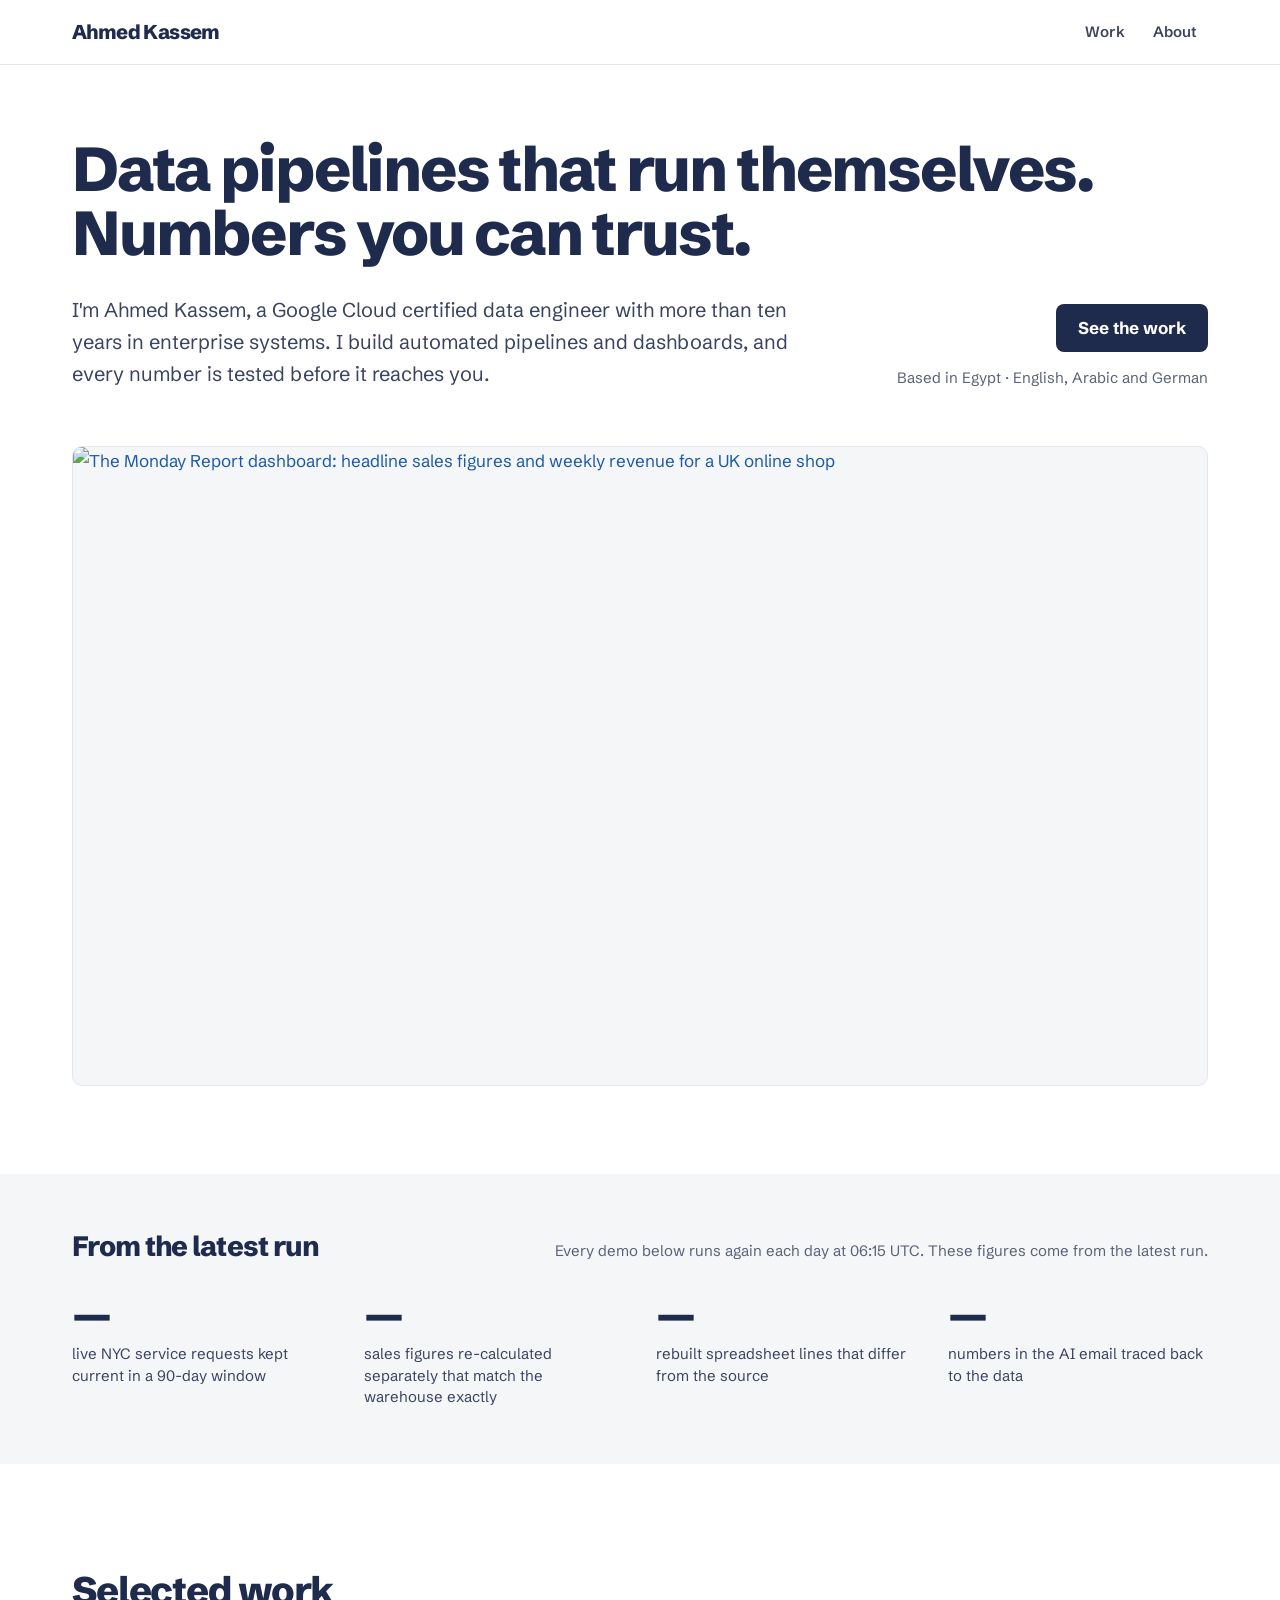
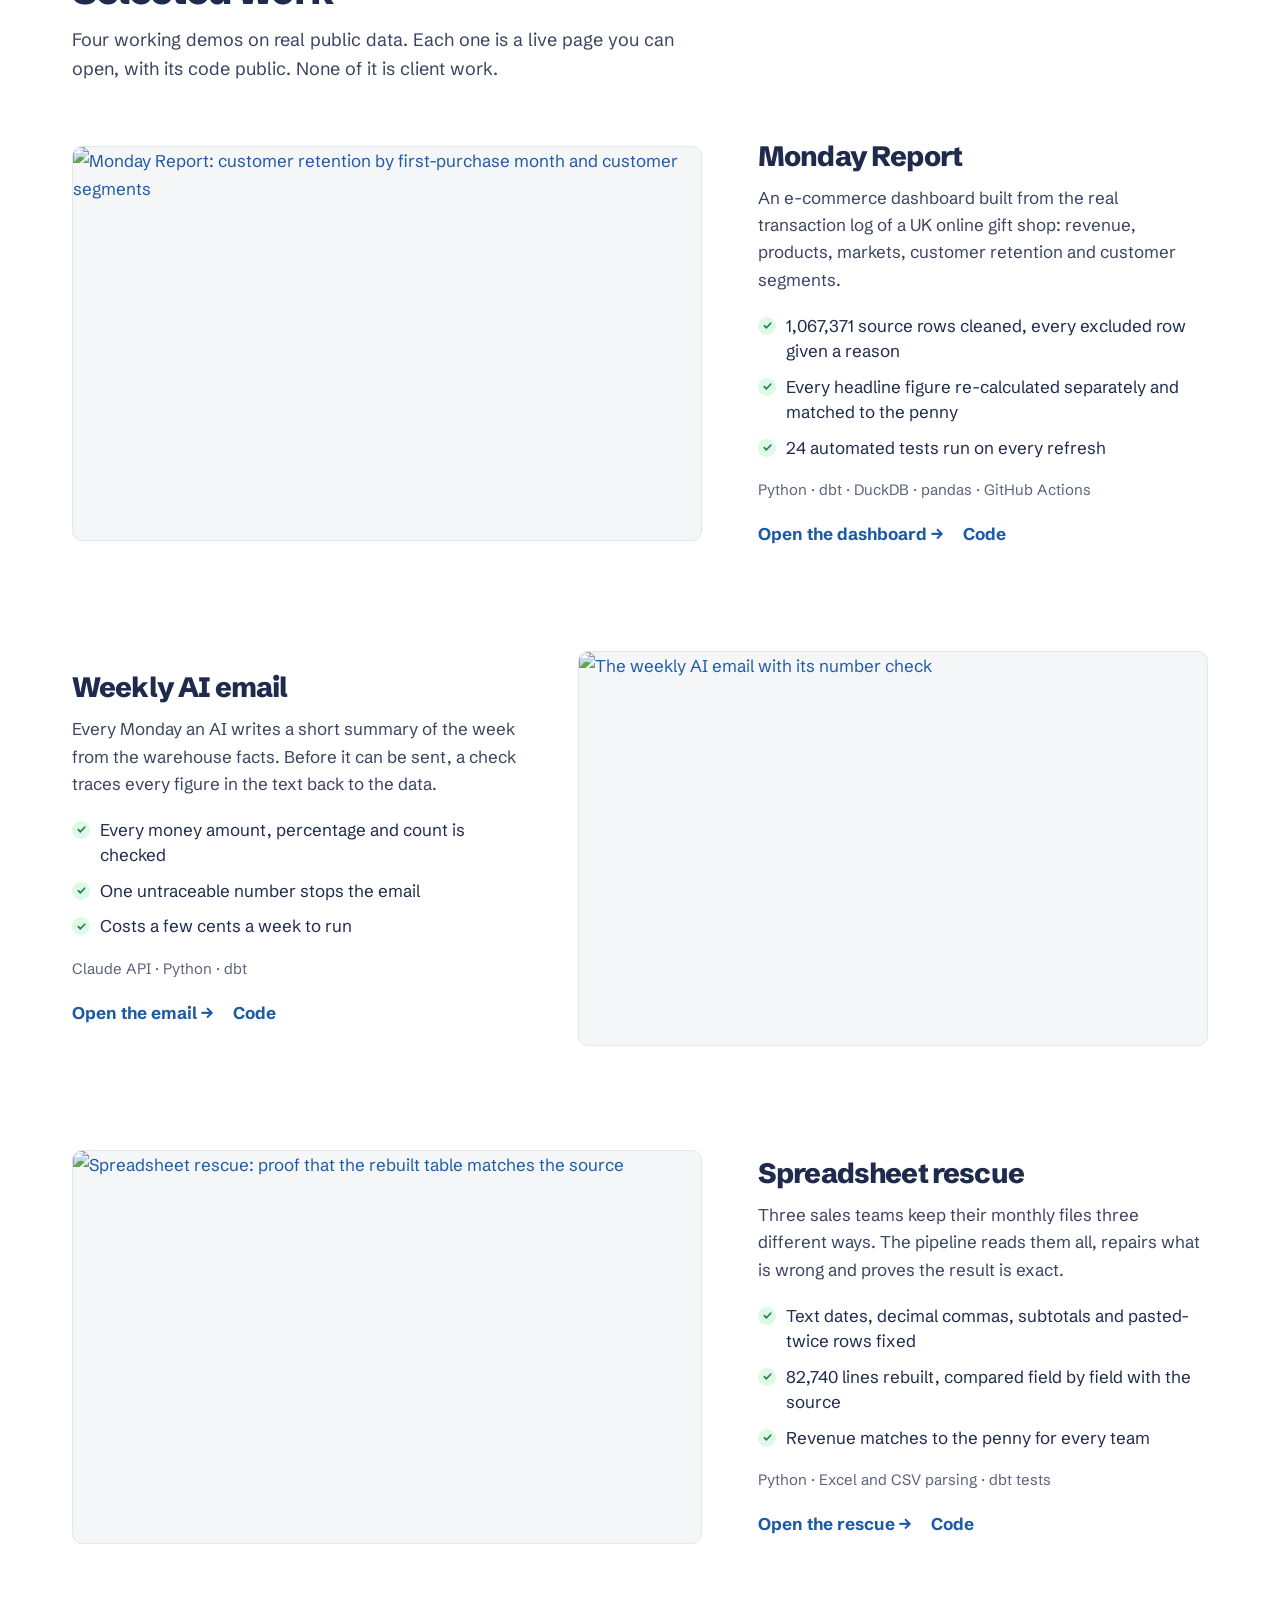
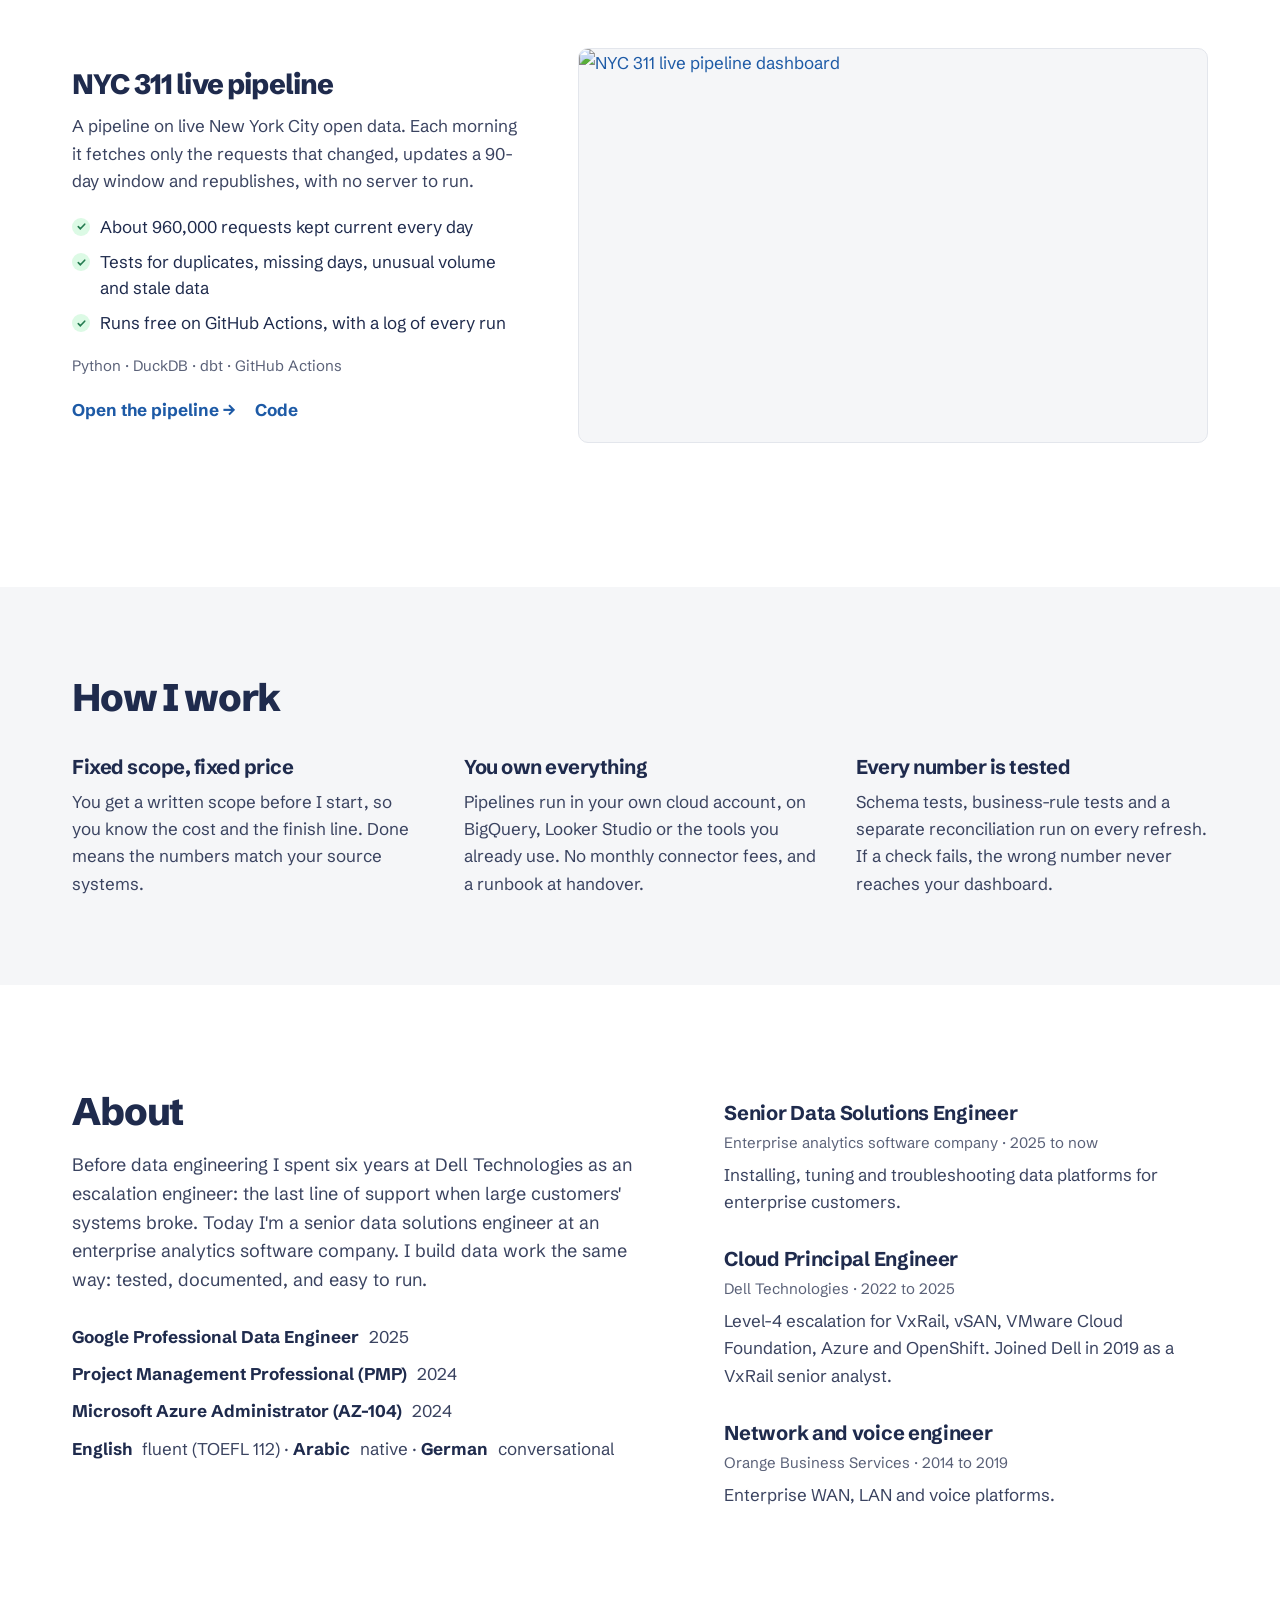
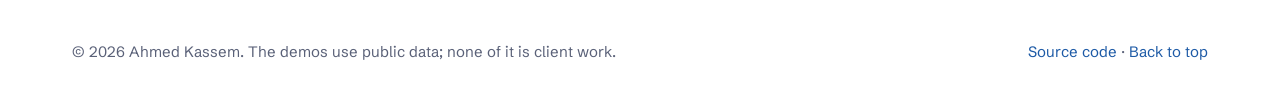
==== commit dbe0c865: "Second review: honest NYC change counts, year-on-year retail, clearer tables, readable hero - NYC: t" ====
--- a/site/index.html
+++ b/site/index.html
@@ -24,7 +24,7 @@
       <nav aria-label="Sections">
         <a href="#work">Work</a>
         <a href="#about">About</a>
-        <a href="#contact">Contact</a>
+        <a href="#contact" class="contact-link">Contact</a>
       </nav>
       <a class="btn btn-small hire" href="#contact">Hire me</a>
     </div>
@@ -32,29 +32,34 @@
 
   <main>
     <section class="hero wrap" aria-labelledby="hero-h">
-      <div class="hero-text">
-        <h1 id="hero-h">Data pipelines that run themselves. Numbers you can trust.</h1>
+      <h1 id="hero-h"><span>Data pipelines that run themselves.</span> <span>Numbers you can trust.</span></h1>
+      <div class="hero-row">
         <p class="lead">I'm Ahmed Kassem, a Google Cloud certified data engineer with more than ten years in enterprise systems. I build automated pipelines and dashboards, and every number is tested before it reaches you.</p>
-        <div class="actions">
-          <a class="btn hire" href="#contact">Hire me</a>
-          <a class="btn btn-quiet" href="#work">See the work</a>
+        <div class="hero-side">
+          <div class="actions">
+            <a class="btn hire" href="#contact">Hire me</a>
+            <a class="btn btn-quiet" href="#work">See the work</a>
+          </div>
+          <p class="meta">Based in Egypt · English, Arabic and German</p>
         </div>
-        <p class="meta">Based in Egypt · English, Arabic and German</p>
       </div>
-      <figure class="frame hero-shot">
-        <img src="shots/demo-retail.png" width="1280" height="800" alt="The Monday Report dashboard: headline sales figures and weekly revenue for a UK online shop">
-      </figure>
+      <a class="frame hero-shot" href="retail/">
+        <picture>
+          <source media="(max-width: 640px)" srcset="shots/demo-retail-phone.png" width="390" height="700">
+          <img src="shots/demo-retail.png" width="1280" height="800" alt="The Monday Report dashboard: headline sales figures and weekly revenue for a UK online shop">
+        </picture>
+      </a>
     </section>
 
     <section class="today" aria-labelledby="today-h">
       <div class="wrap">
         <div class="today-head">
-          <h2 id="today-h">Rebuilt this morning</h2>
+          <h2 id="today-h">From the latest run</h2>
           <p id="ran-at">Every demo below runs again each day at 06:15 UTC. These figures come from the latest run.</p>
         </div>
         <dl class="figures" id="figures">
-          <div><dt>NYC requests fetched and updated in the latest run</dt><dd data-k="nyc">…</dd></div>
-          <div><dt>sales figures re-calculated separately that match to the penny</dt><dd data-k="rec">…</dd></div>
+          <div><dt>live NYC service requests kept current in a 90-day window</dt><dd data-k="nyc">…</dd></div>
+          <div><dt>sales figures re-calculated separately that match the warehouse exactly</dt><dd data-k="rec">…</dd></div>
           <div><dt>rebuilt spreadsheet lines that differ from the source</dt><dd data-k="sheets">…</dd></div>
           <div><dt>numbers in the AI email traced back to the data</dt><dd data-k="guard">…</dd></div>
         </dl>
@@ -68,13 +73,13 @@
       </div>
 
       <article class="project">
-        <a class="frame" href="retail/"><img src="shots/demo-retail.png" width="1280" height="800" loading="lazy" alt="Monday Report dashboard"></a>
+        <a class="frame" href="retail/"><img src="shots/demo-retail-customers.png" width="1280" height="800" loading="lazy" alt="Monday Report: customer retention by first-purchase month and customer segments"></a>
         <div class="project-text">
           <h3>Monday Report</h3>
           <p>An e-commerce dashboard built from the real transaction log of a UK online gift shop: revenue, products, markets, customer retention and customer segments.</p>
           <ul class="proof">
             <li>1,067,371 source rows cleaned, every excluded row given a reason</li>
-            <li>33 key figures re-calculated separately and matched to the penny</li>
+            <li>Every headline figure re-calculated separately and matched to the penny</li>
             <li>24 automated tests run on every refresh</li>
           </ul>
           <p class="stack">Python · dbt · DuckDB · pandas · GitHub Actions</p>
@@ -142,7 +147,7 @@
     <section class="about wrap" id="about" aria-labelledby="about-h">
       <div class="about-text">
         <h2 id="about-h">About</h2>
-        <p>Before data engineering I spent six years at Dell Technologies as an escalation engineer: the last line of support when large customers' systems broke. Today I'm a senior data solutions engineer at an analytics-platform company. I build data work the same way: tested, documented, and easy to run.</p>
+        <p>Before data engineering I spent six years at Dell Technologies as an escalation engineer: the last line of support when large customers' systems broke. Today I'm a senior data solutions engineer at an enterprise analytics software company. I build data work the same way: tested, documented, and easy to run.</p>
         <ul class="certs">
           <li><b>Google Professional Data Engineer</b> 2025</li>
           <li><b>Project Management Professional (PMP)</b> 2024</li>
@@ -151,21 +156,20 @@
         </ul>
       </div>
       <ol class="career">
-        <li><b>Senior Data Solutions Engineer</b><span>Analytics-platform company · 2025 to now</span><p>Installing, tuning and troubleshooting data platforms for enterprise customers.</p></li>
+        <li><b>Senior Data Solutions Engineer</b><span>Enterprise analytics software company · 2025 to now</span><p>Installing, tuning and troubleshooting data platforms for enterprise customers.</p></li>
         <li><b>Cloud Principal Engineer</b><span>Dell Technologies · 2022 to 2025</span><p>Level-4 escalation for VxRail, vSAN, VMware Cloud Foundation, Azure and OpenShift. Joined Dell in 2019 as a VxRail senior analyst.</p></li>
         <li><b>Network and voice engineer</b><span>Orange Business Services · 2014 to 2019</span><p>Enterprise WAN, LAN and voice platforms.</p></li>
       </ol>
     </section>
   </main>
 
-  <section class="contact" id="contact" aria-labelledby="contact-h">
+  <section class="contact" id="contact" aria-labelledby="contact-h" hidden>
     <div class="wrap contact-inner">
       <div>
         <h2 id="contact-h">Have numbers you don't fully trust yet?</h2>
         <p>Tell me where your data lives and the three figures you check every week. I'll reply with how I'd connect them, and a fixed price.</p>
       </div>
       <div class="contact-actions" id="contact-actions">
-        <a class="btn" id="contact-primary" href="https://github.com/ahmedkkassem/data-portfolio">See the code on GitHub</a>
       </div>
     </div>
   </section>
--- a/site/assets/home.css
+++ b/site/assets/home.css
@@ -15,6 +15,7 @@
   --font: "Schibsted Grotesk", system-ui, -apple-system, "Segoe UI", sans-serif;
 }
 * { box-sizing: border-box; }
+[hidden] { display: none !important; }
 html { -webkit-text-size-adjust: 100%; scroll-behavior: smooth; scroll-padding-top: 80px; }
 @media (prefers-reduced-motion: reduce) { html { scroll-behavior: auto; } }
 body { margin: 0; background: var(--bg); color: var(--text); font: 400 17px/1.6 var(--font); -webkit-font-smoothing: antialiased; }
@@ -22,13 +23,13 @@
 a:hover { text-decoration: underline; text-underline-offset: 3px; }
 :focus-visible { outline: 3px solid var(--accent); outline-offset: 3px; border-radius: 4px; }
 img { display: block; max-width: 100%; height: auto; }
-h1, h2, h3 { color: var(--ink); margin: 0; letter-spacing: -0.025em; }
+h1, h2, h3 { color: var(--ink); margin: 0; letter-spacing: -0.025em; line-height: 1.15; }
 p { margin: 0; }
 .wrap { max-width: 1200px; margin: 0 auto; padding: 0 32px; }
 @media (max-width: 640px) { .wrap { padding: 0 20px; } }
 
 /* Buttons */
-.btn { display: inline-flex; align-items: center; justify-content: center; gap: 8px; min-height: 48px; padding: 0 22px; border-radius: 8px; font-weight: 700; font-size: 16px; text-decoration: none; transition: background .15s ease, transform .1s ease; }
+.btn { display: inline-flex; align-items: center; justify-content: center; gap: 8px; min-height: 48px; padding: 0 22px; border-radius: 8px; font-weight: 700; font-size: 17px; text-decoration: none; transition: background .15s ease, transform .1s ease; }
 .btn:hover { text-decoration: none; }
 .btn:active { transform: translateY(1px); }
 .btn.hire, .contact .btn { background: var(--accent); color: var(--ink); }
@@ -38,31 +39,44 @@
 .btn-small { min-height: 38px; padding: 0 16px; font-size: 15px; }
 
 /* Navigation */
-.nav { position: sticky; top: 0; z-index: 10; background: rgba(255, 255, 255, 0.96); border-bottom: 1px solid var(--line); }
+.nav { position: sticky; top: 0; z-index: 10; background: rgba(255, 255, 255, 0.96); border-bottom: 1px solid var(--line); } /* taste-skill-ignore: a sticky bar needs an edge once content scrolls under it */
 .nav-row { display: flex; align-items: center; gap: 24px; height: 64px; }
-.wordmark { font-weight: 800; font-size: 19px; color: var(--ink); letter-spacing: -0.03em; }
+.wordmark { font-weight: 800; font-size: 20px; color: var(--ink); letter-spacing: -0.03em; }
 .wordmark:hover { text-decoration: none; }
 .nav nav { display: flex; gap: 4px; margin-left: auto; }
 .nav nav a { color: var(--text); font-weight: 600; font-size: 15px; padding: 8px 12px; border-radius: 6px; }
 .nav nav a:hover { background: var(--surface); text-decoration: none; color: var(--ink); }
 @media (max-width: 640px) { .nav nav { display: none; } .nav .hire { margin-left: auto; } }
 
-/* Hero */
-.hero { display: grid; grid-template-columns: 5fr 7fr; gap: 56px; align-items: center; padding-top: 72px; padding-bottom: 80px; }
-.hero h1 { font-size: clamp(36px, 2.2rem + 1.6vw, 56px); line-height: 1.06; font-weight: 800; letter-spacing: -0.035em; }
-.hero .lead { margin-top: 20px; font-size: 19px; color: var(--text); max-width: 34em; }
-.actions { display: flex; flex-wrap: wrap; gap: 12px; margin-top: 28px; }
-.hero .meta { margin-top: 20px; font-size: 15px; color: var(--muted); }
-.frame { display: block; margin: 0; border: 1px solid var(--line); border-radius: var(--radius); overflow: hidden; background: var(--surface); }
+/* Hero: the headline on two lines, then the lead and actions side by side, then one large, readable picture */
+.hero { padding-top: 72px; padding-bottom: 88px; }
+.hero h1 { font-size: clamp(36px, 1.2rem + 3.4vw, 62px); line-height: 1.04; font-weight: 800; letter-spacing: -0.035em; }
+.hero h1 span { display: block; }
+.hero-row { display: grid; grid-template-columns: minmax(0, 1fr) auto; gap: 48px; align-items: end; margin-top: 28px; }
+.hero .lead { font-size: 20px; color: var(--text); max-width: 36em; }
+.hero-side { display: grid; gap: 14px; justify-items: end; }
+.actions { display: flex; flex-wrap: wrap; gap: 12px; }
+.actions:has(.hire[hidden]) .btn-quiet { background: var(--ink); color: #ffffff; } /* "See the work" leads while there is no contact yet */
+.actions:has(.hire[hidden]) .btn-quiet:hover { background: #2c3a63; }
+.hero .meta { font-size: 15px; color: var(--muted); }
+.hero .hero-shot { margin-top: 56px; }
+.hero .hero-shot img { aspect-ratio: 16 / 9; }
+.frame { display: block; margin: 0; border: 1px solid var(--line); border-radius: var(--radius); overflow: hidden; background: var(--surface); } /* taste-skill-ignore: a screenshot of a light page needs an edge on a white page */
 .frame img { width: 100%; aspect-ratio: 16 / 10; object-fit: cover; object-position: top left; }
 a.frame { transition: border-color .15s ease, transform .2s ease; }
 a.frame:hover { border-color: #c9cfdb; transform: translateY(-2px); }
-@media (max-width: 960px) { .hero { grid-template-columns: 1fr; gap: 40px; padding-top: 48px; } }
+@media (max-width: 960px) {
+  .hero { padding-top: 48px; padding-bottom: 64px; }
+  .hero-row { grid-template-columns: 1fr; gap: 24px; }
+  .hero-side { justify-items: start; }
+  .hero .hero-shot { margin-top: 36px; }
+}
+@media (max-width: 640px) { .hero h1 span { display: inline; } .hero .lead { font-size: 18px; } .hero .hero-shot img { aspect-ratio: 39 / 56; } }
 
 /* Today's run */
 .today { background: var(--surface); padding: 56px 0; }
 .today-head { display: flex; justify-content: space-between; align-items: baseline; gap: 24px; flex-wrap: wrap; }
-.today h2 { font-size: 26px; font-weight: 800; }
+.today h2 { font-size: 28px; font-weight: 800; }
 .today-head p { color: var(--muted); font-size: 15px; max-width: 44em; }
 .figures { display: grid; grid-template-columns: repeat(4, 1fr); gap: 32px; margin: 32px 0 0; }
 .figures div { display: flex; flex-direction: column-reverse; justify-content: flex-end; gap: 6px; } /* the figure is drawn above its label */
@@ -82,10 +96,10 @@
 .project h3 { font-size: 28px; font-weight: 800; letter-spacing: -0.03em; }
 .project-text > p:first-of-type { margin-top: 12px; }
 .proof { list-style: none; padding: 0; margin: 20px 0 0; display: grid; gap: 10px; }
-.proof li { position: relative; padding-left: 28px; color: var(--ink); font-size: 16px; line-height: 1.5; }
+.proof li { position: relative; padding-left: 28px; color: var(--ink); font-size: 17px; line-height: 1.5; }
 .proof li::before { content: ""; position: absolute; left: 0; top: 4px; width: 18px; height: 18px; border-radius: 50%; background: #dcfae5 url("data:image/svg+xml,%3Csvg xmlns='http://www.w3.org/2000/svg' viewBox='0 0 12 12'%3E%3Cpath d='M2.5 6.2l2.3 2.3 4.7-5' fill='none' stroke='%23247b50' stroke-width='1.8' stroke-linecap='round' stroke-linejoin='round'/%3E%3C/svg%3E") center / 11px no-repeat; }
 .stack { margin-top: 18px; font-size: 15px; color: var(--muted); }
-.links { margin-top: 18px; display: flex; gap: 20px; font-weight: 700; font-size: 16px; }
+.links { margin-top: 18px; display: flex; gap: 20px; font-weight: 700; font-size: 17px; }
 .links .go::after { content: " →"; }
 @media (max-width: 960px) {
   .project, .project.flip { grid-template-columns: 1fr; gap: 28px; margin-bottom: 72px; }
@@ -102,12 +116,12 @@
 /* About */
 .about { display: grid; grid-template-columns: 6fr 5fr; gap: 72px; padding-top: 104px; padding-bottom: 104px; align-items: start; }
 .about-text > p { margin-top: 18px; font-size: 18px; max-width: 36em; }
-.certs { list-style: none; padding: 0; margin: 28px 0 0; display: grid; gap: 10px; font-size: 16px; }
+.certs { list-style: none; padding: 0; margin: 28px 0 0; display: grid; gap: 10px; font-size: 17px; }
 .certs b { color: var(--ink); font-weight: 700; margin-right: 6px; }
 .career { list-style: none; padding: 0; margin: 8px 0 0; display: grid; gap: 28px; }
-.career b { display: block; font-size: 19px; color: var(--ink); font-weight: 700; letter-spacing: -0.015em; }
+.career b { display: block; font-size: 20px; color: var(--ink); font-weight: 700; letter-spacing: -0.015em; }
 .career span { display: block; font-size: 15px; color: var(--muted); margin-top: 2px; }
-.career p { margin-top: 6px; font-size: 16px; }
+.career p { margin-top: 6px; font-size: 17px; }
 @media (max-width: 960px) { .about { grid-template-columns: 1fr; gap: 40px; padding-top: 72px; padding-bottom: 72px; } }
 
 /* Contact */
@@ -119,5 +133,5 @@
 .contact .btn-outline { border: 1.5px solid rgba(255, 255, 255, 0.5); color: #ffffff; background: transparent; }
 .contact .btn-outline:hover { background: rgba(255, 255, 255, 0.08); }
 
-.footer { padding: 28px 0 40px; font-size: 14px; color: var(--muted); }
+.footer { padding: 28px 0 40px; font-size: 15px; color: var(--muted); }
 .footer-row { display: flex; justify-content: space-between; gap: 12px 24px; flex-wrap: wrap; }
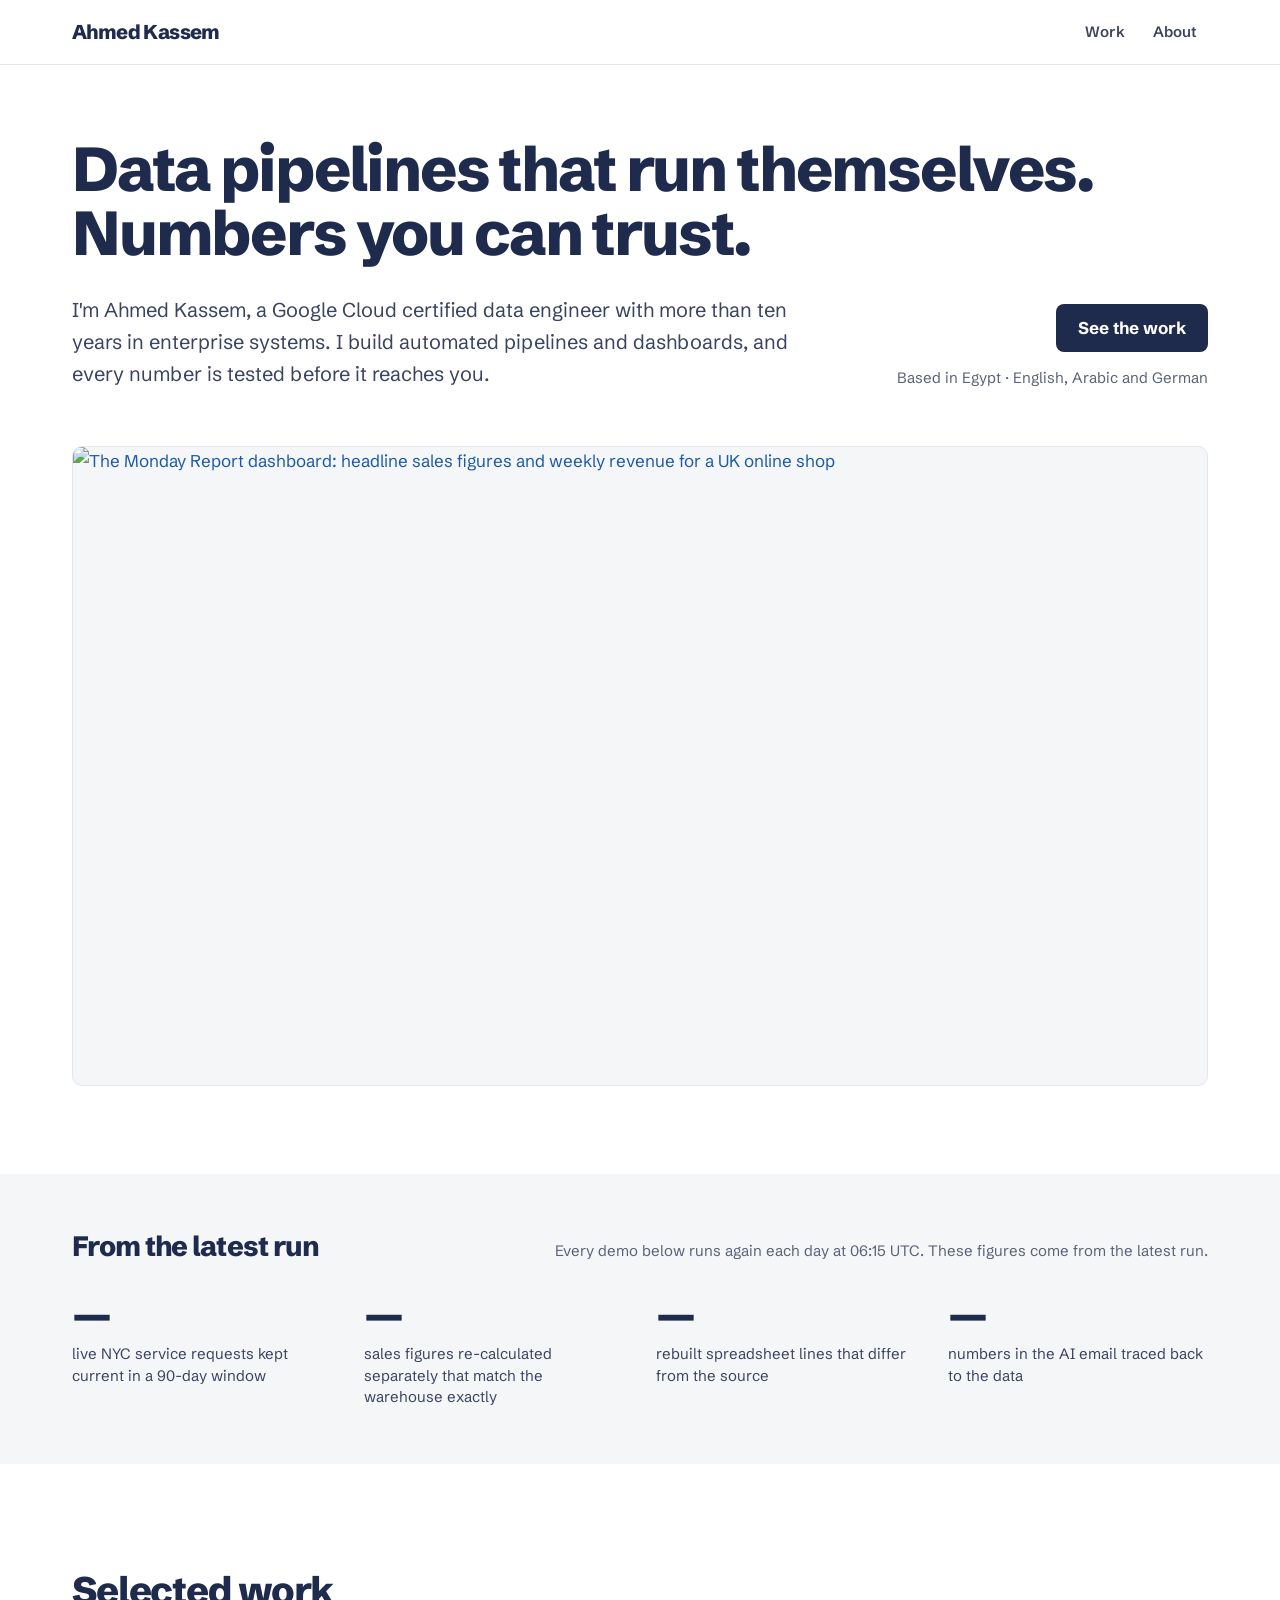
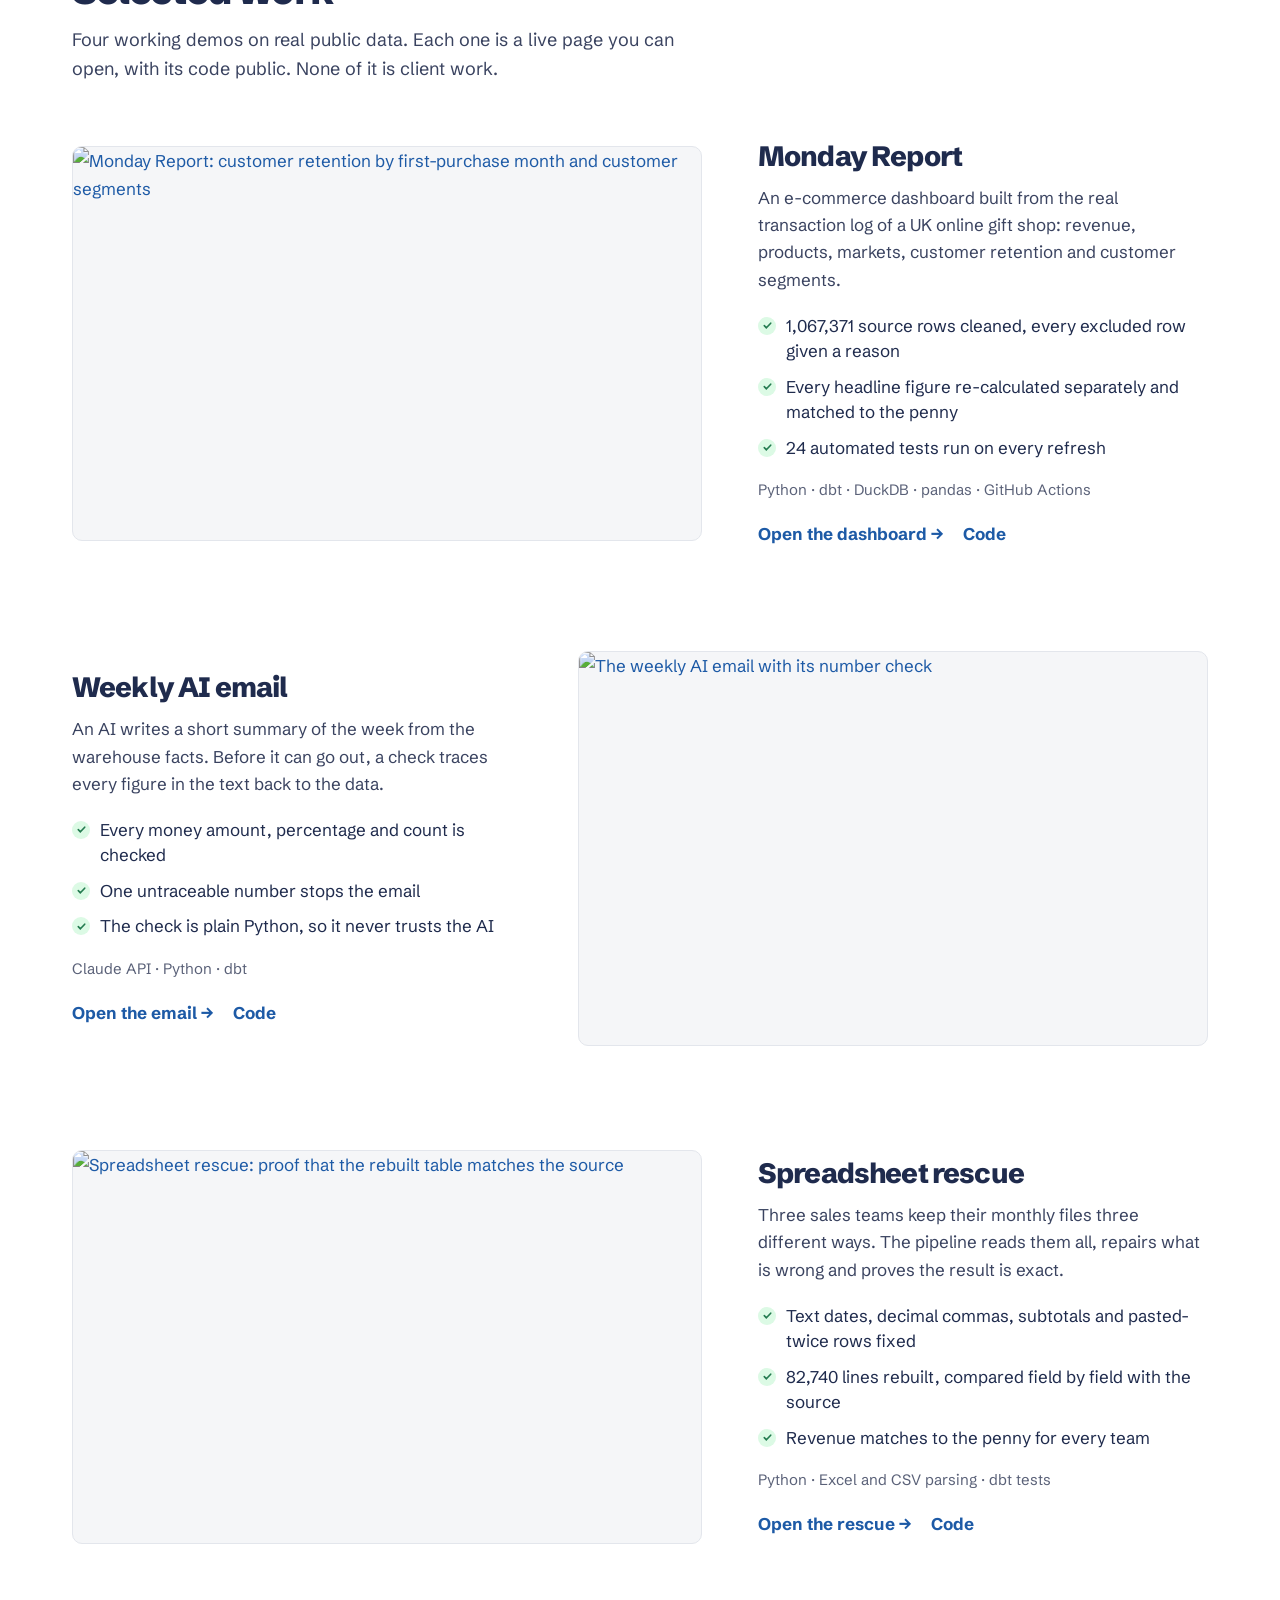
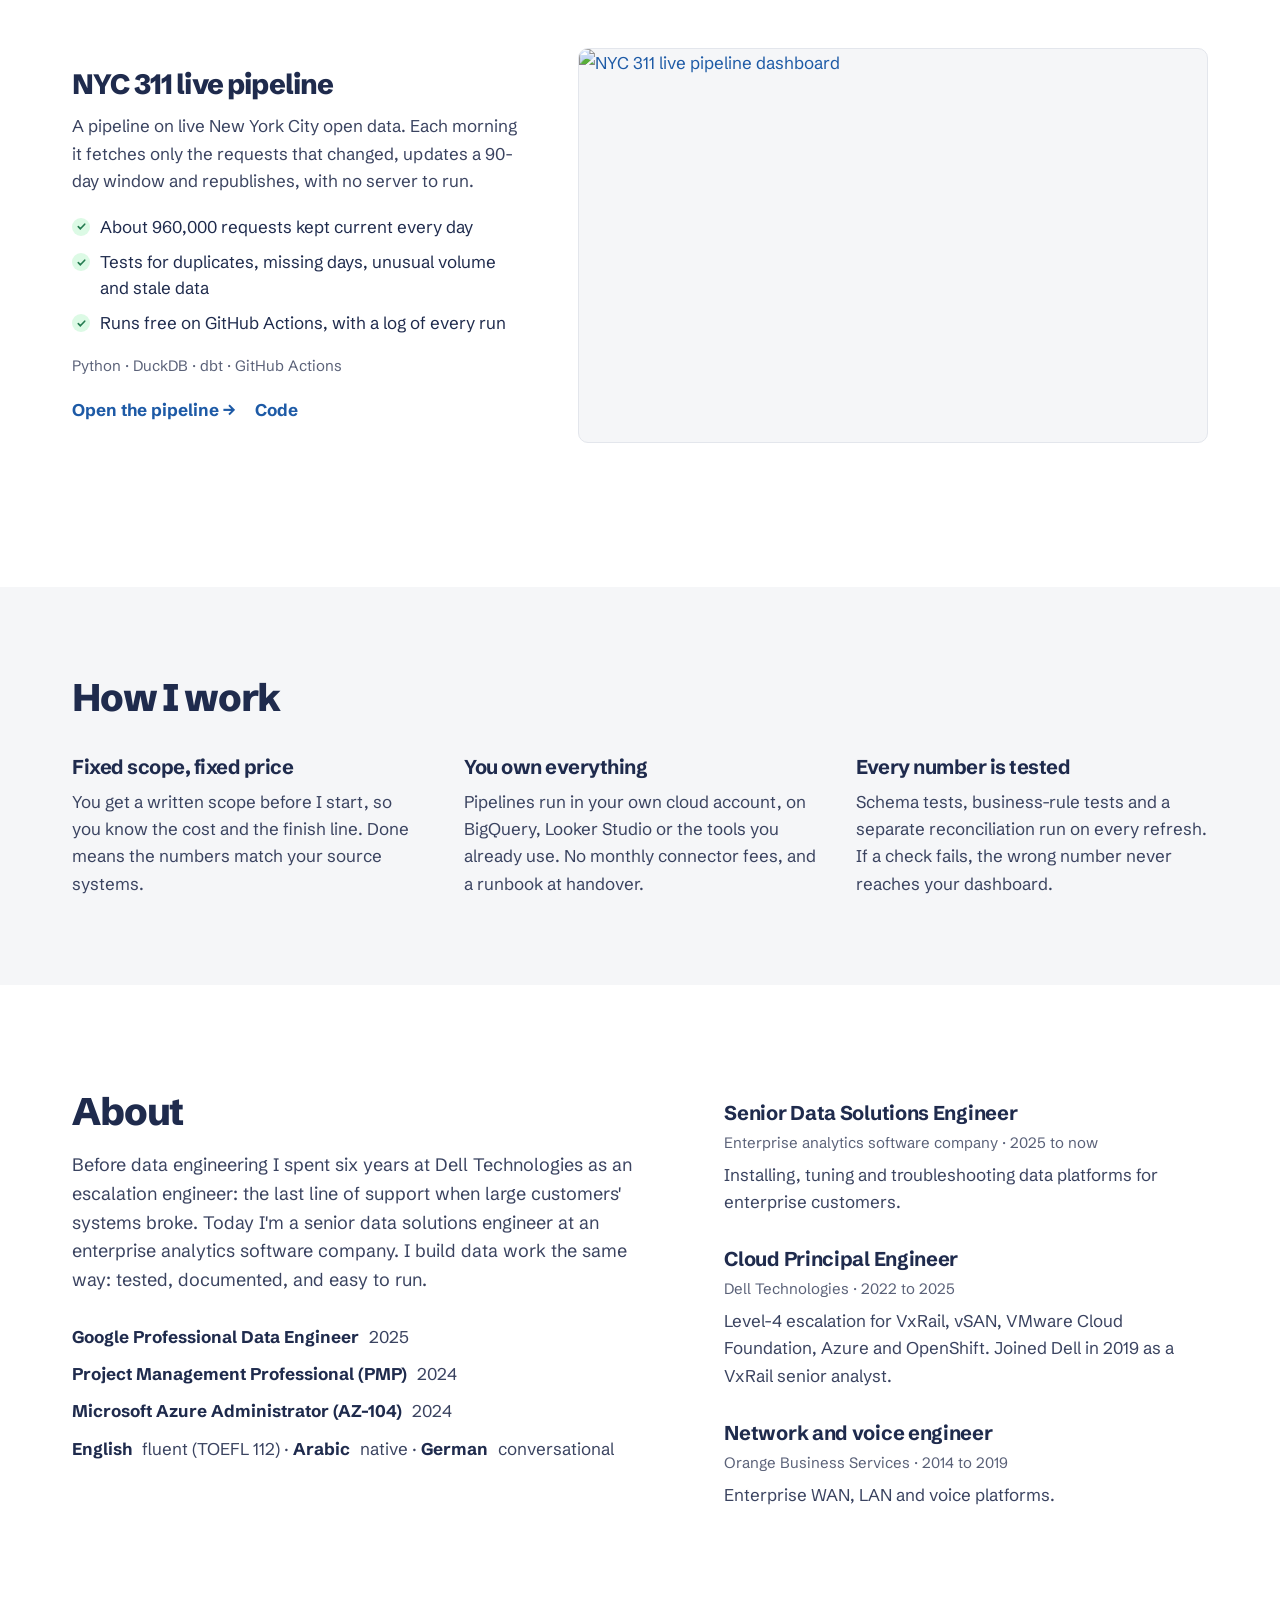
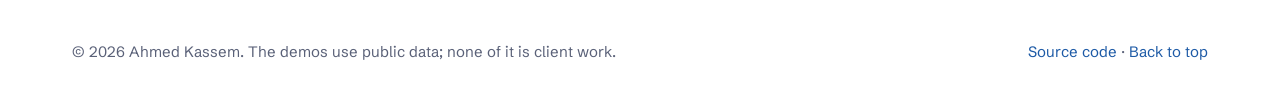
==== commit 250825a8: "Say exactly what the AI email demo does; add an audit that recomputes the published figures from the" ====
--- a/site/index.html
+++ b/site/index.html
@@ -91,11 +91,11 @@
         <a class="frame" href="email/"><img src="shots/demo-email.png" width="1280" height="800" loading="lazy" alt="The weekly AI email with its number check"></a>
         <div class="project-text">
           <h3>Weekly AI email</h3>
-          <p>Every Monday an AI writes a short summary of the week from the warehouse facts. Before it can be sent, a check traces every figure in the text back to the data.</p>
+          <p>An AI writes a short summary of the week from the warehouse facts. Before it can go out, a check traces every figure in the text back to the data.</p>
           <ul class="proof">
             <li>Every money amount, percentage and count is checked</li>
             <li>One untraceable number stops the email</li>
-            <li>Costs a few cents a week to run</li>
+            <li>The check is plain Python, so it never trusts the AI</li>
           </ul>
           <p class="stack">Claude API · Python · dbt</p>
           <p class="links"><a class="go" href="email/">Open the email</a><a href="https://github.com/ahmedkkassem/data-portfolio/blob/main/checks/number_guard.py">Code</a></p>
